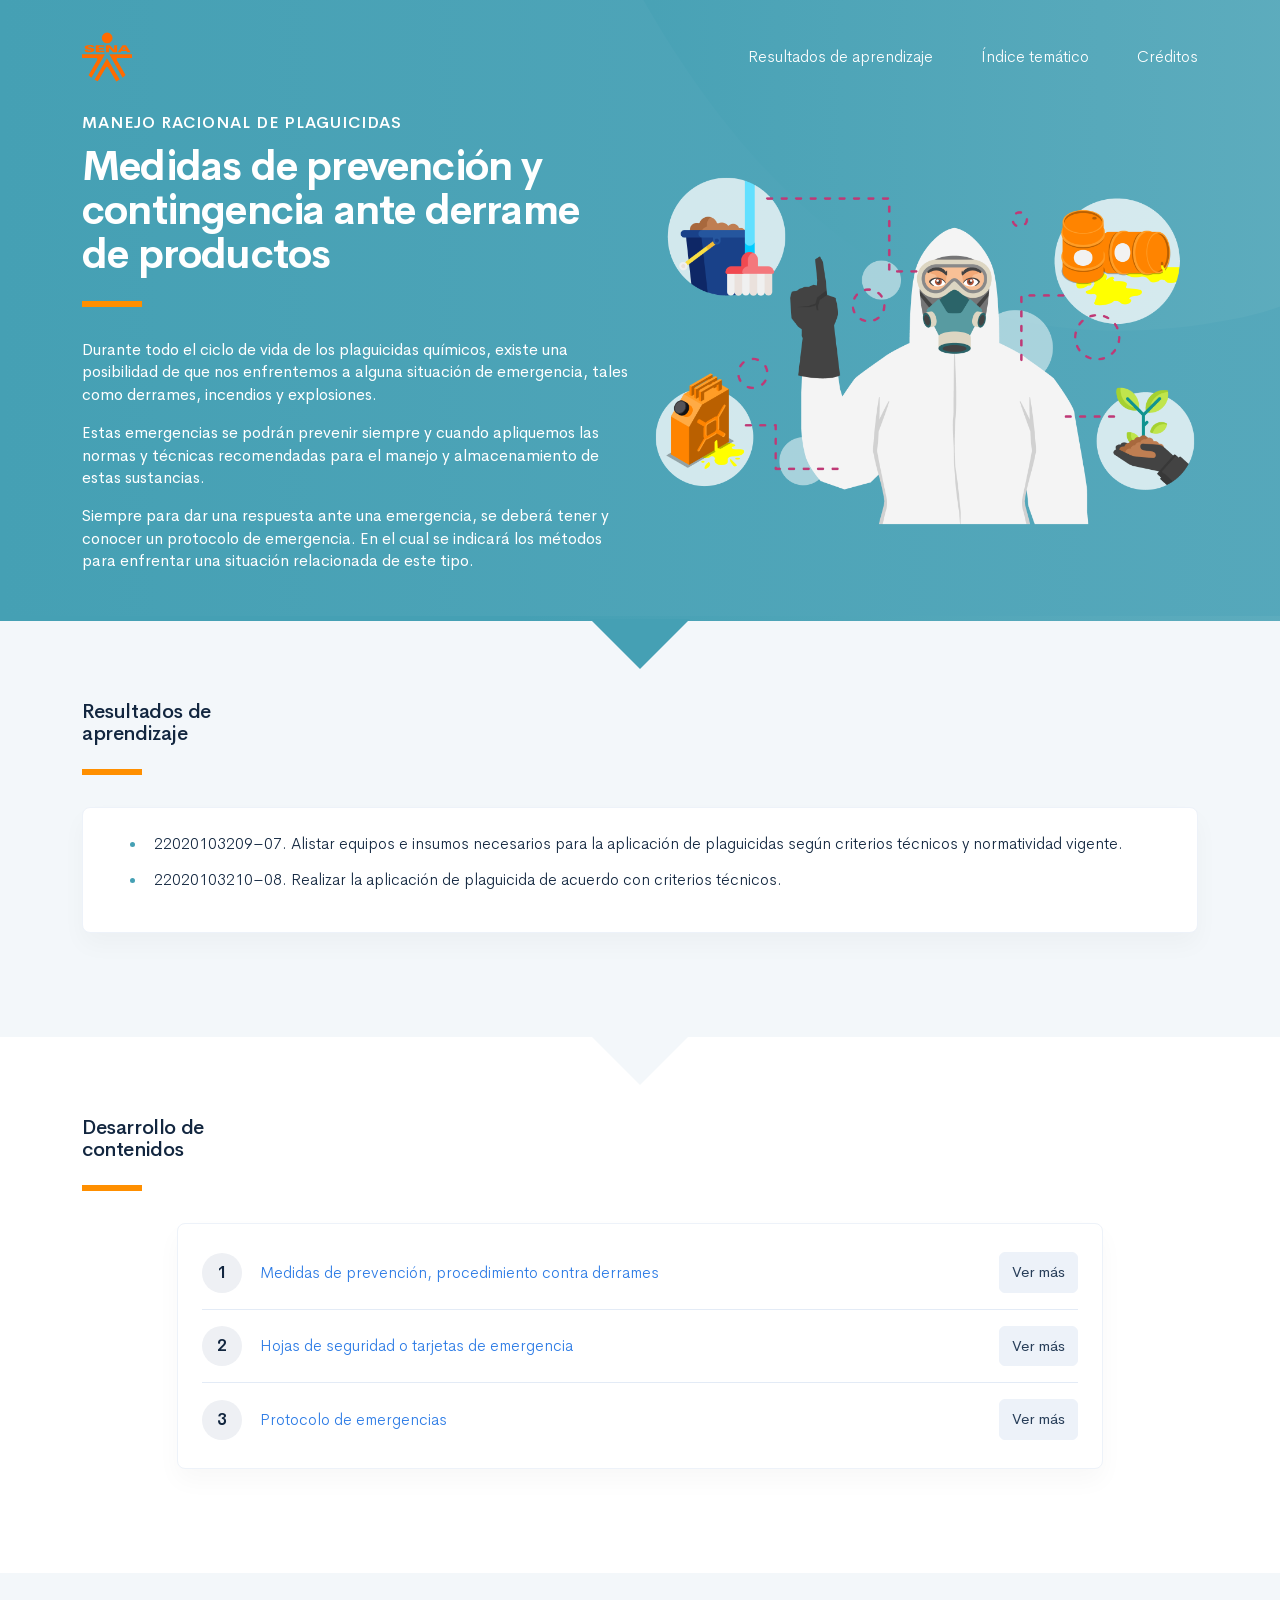
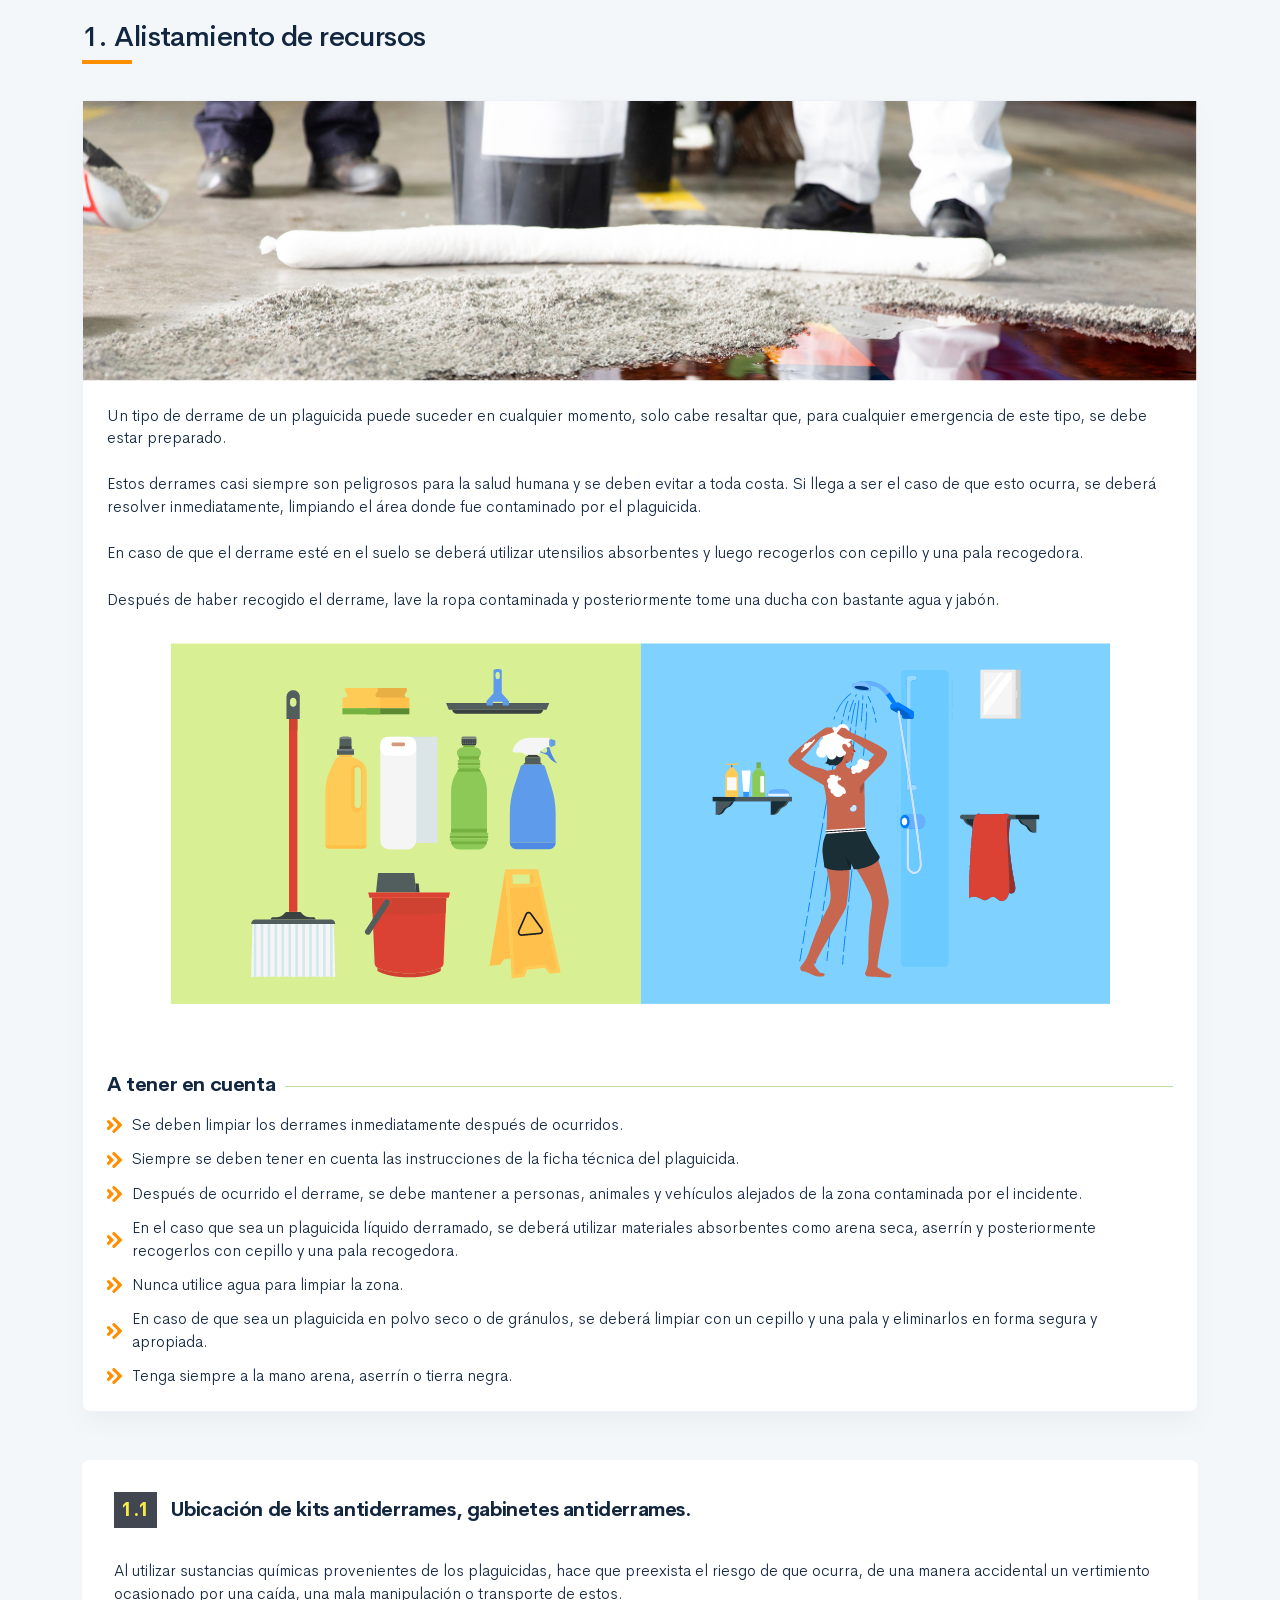
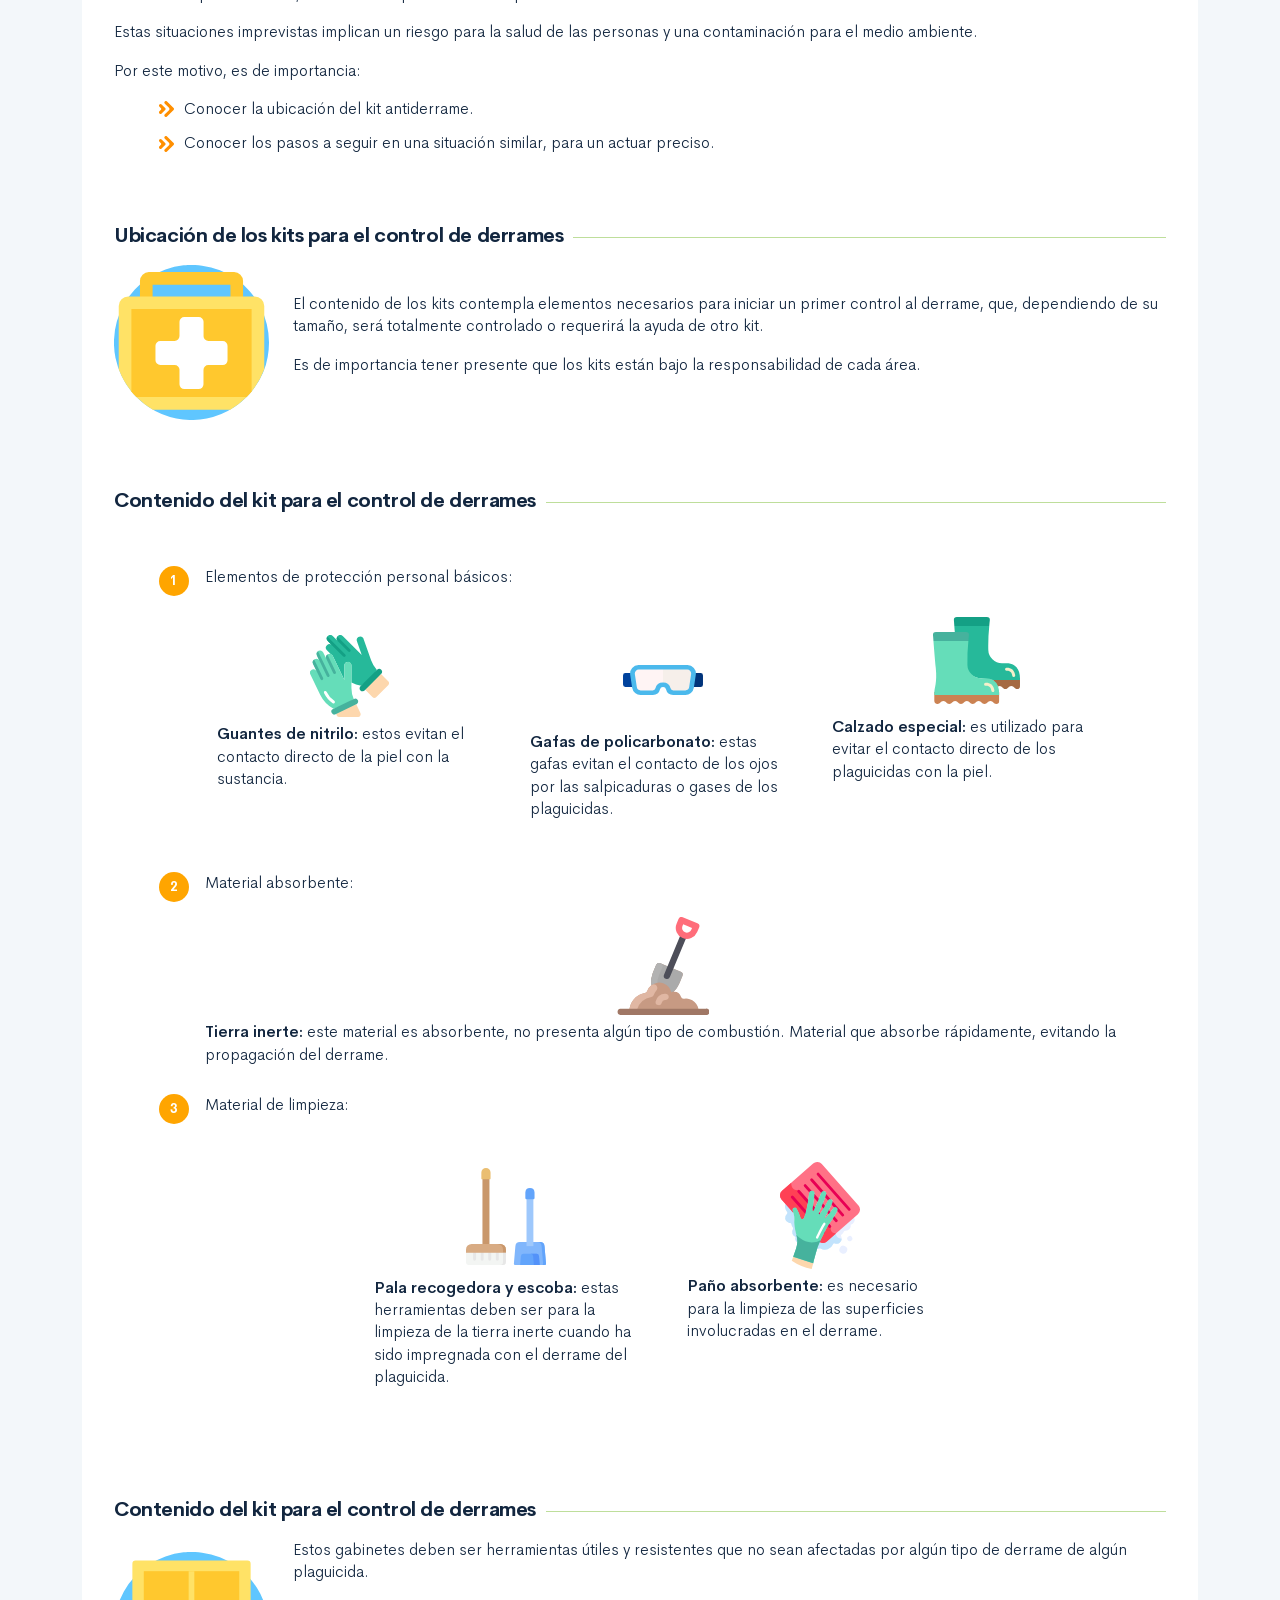
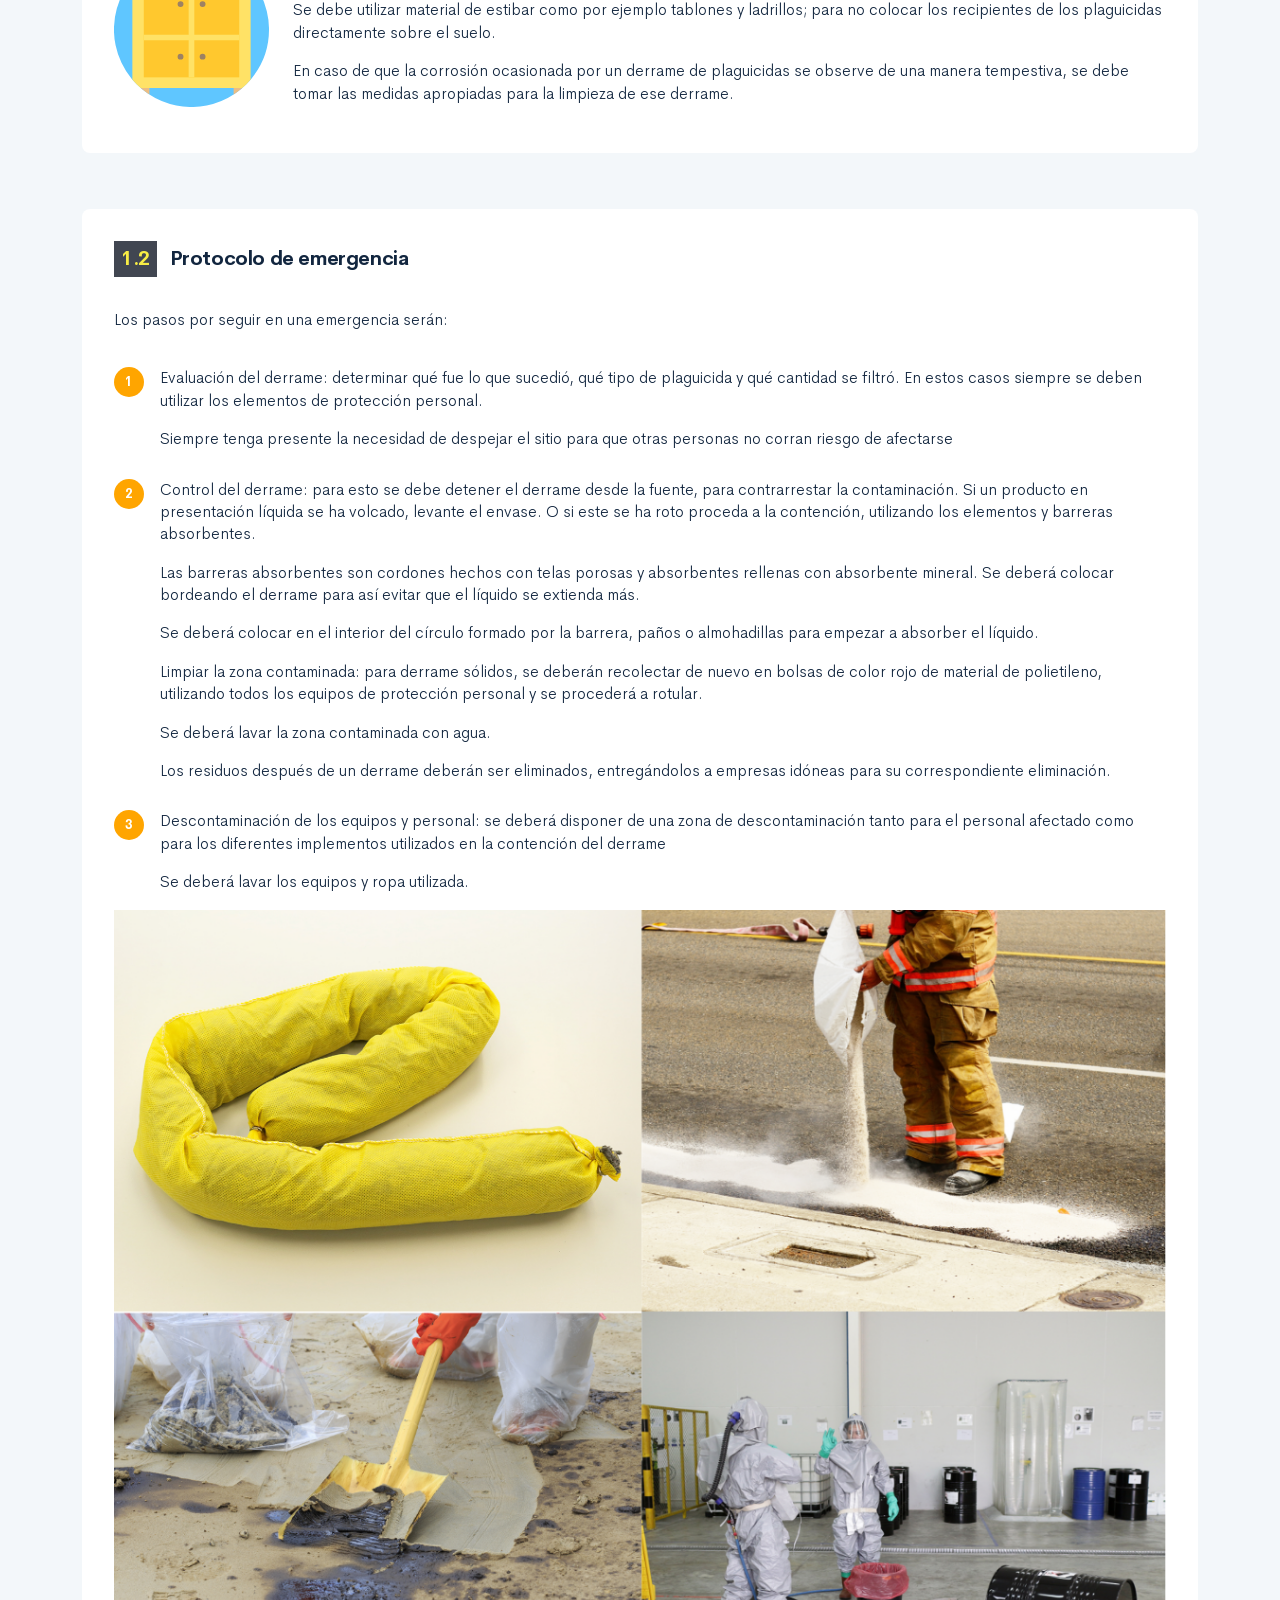
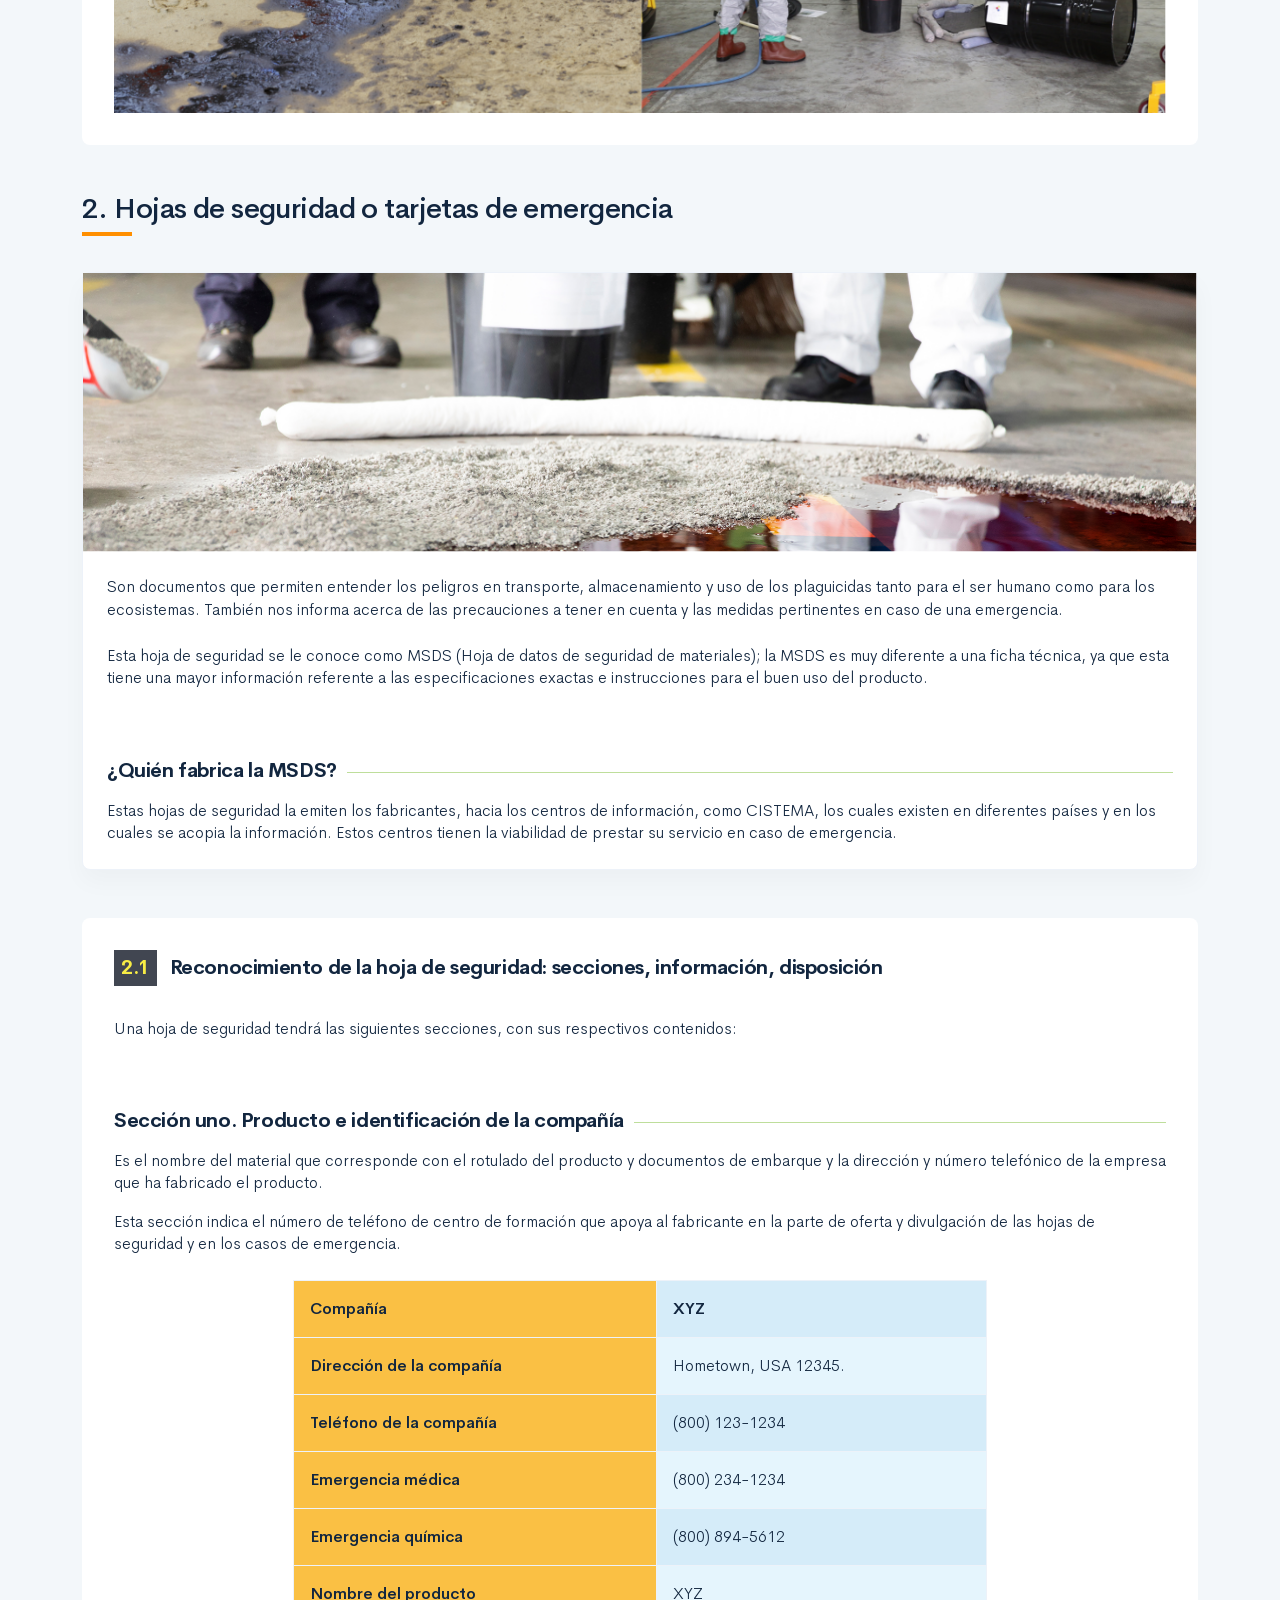
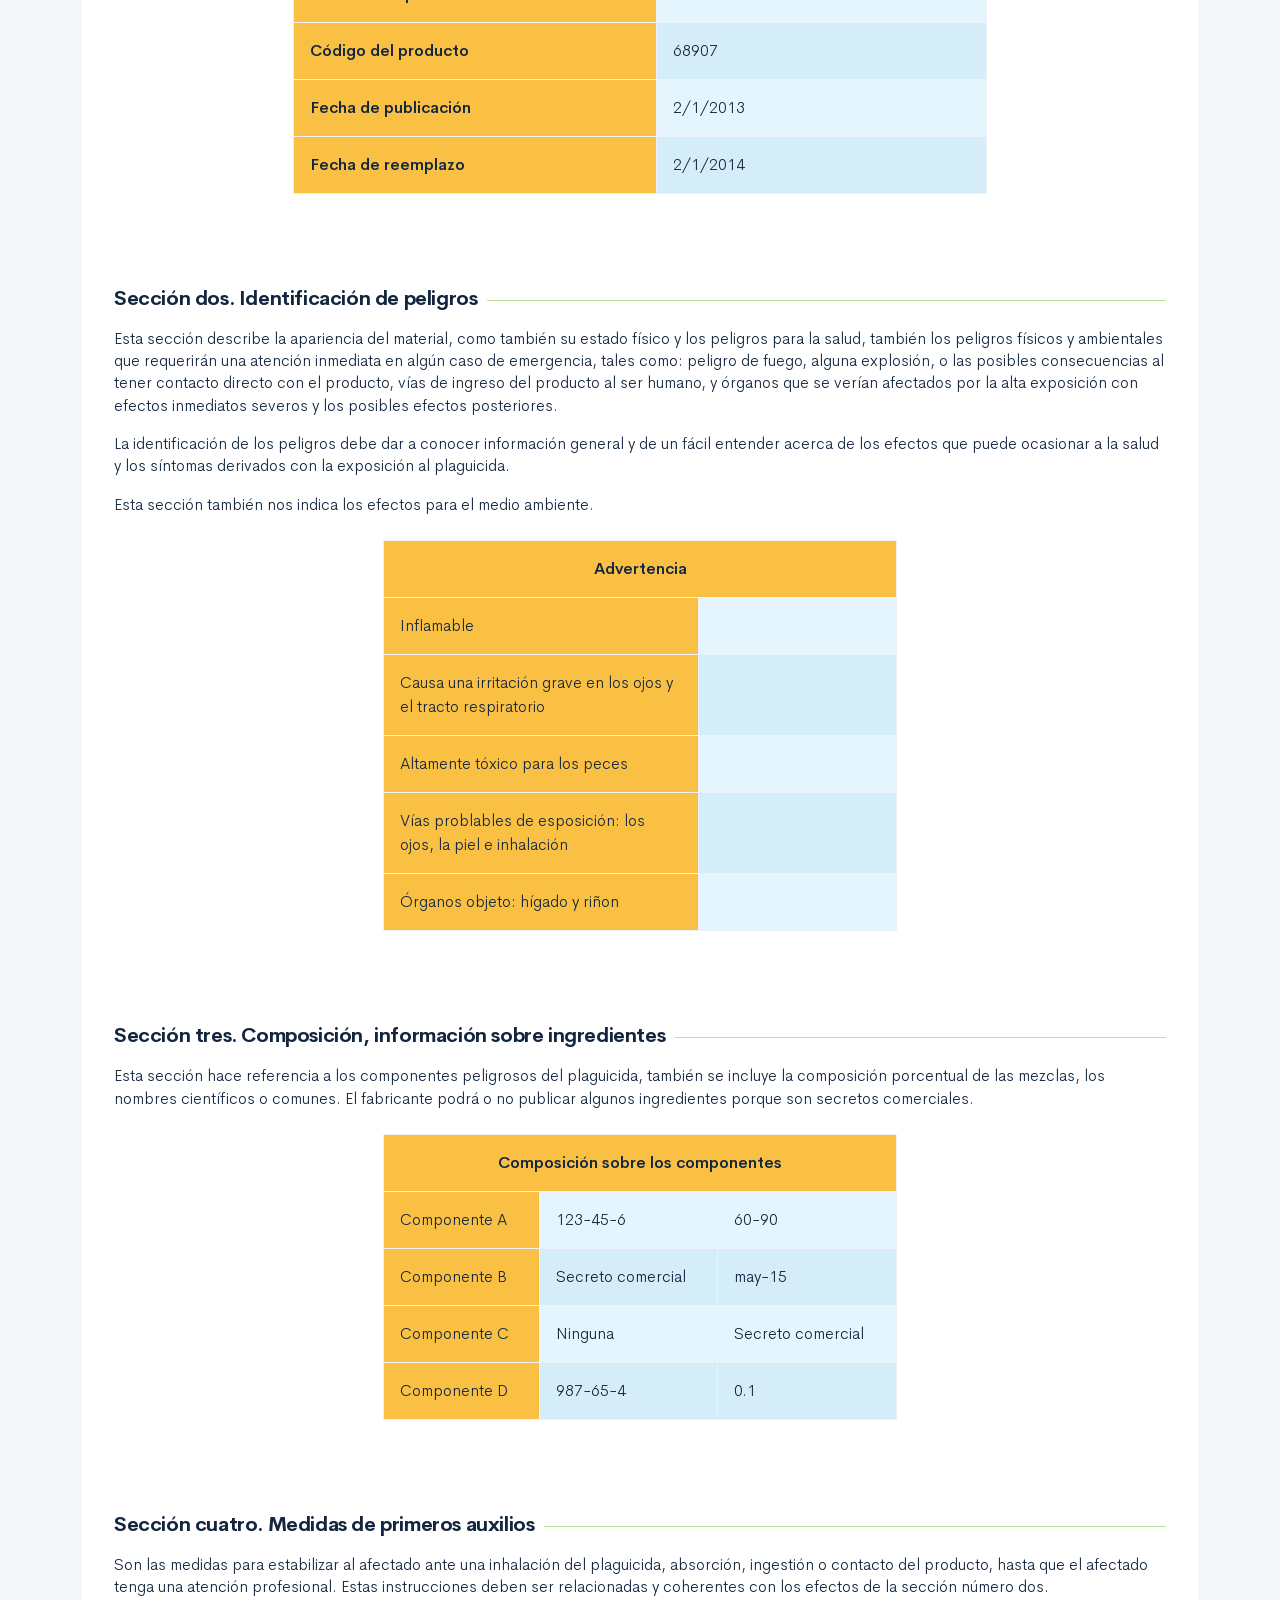
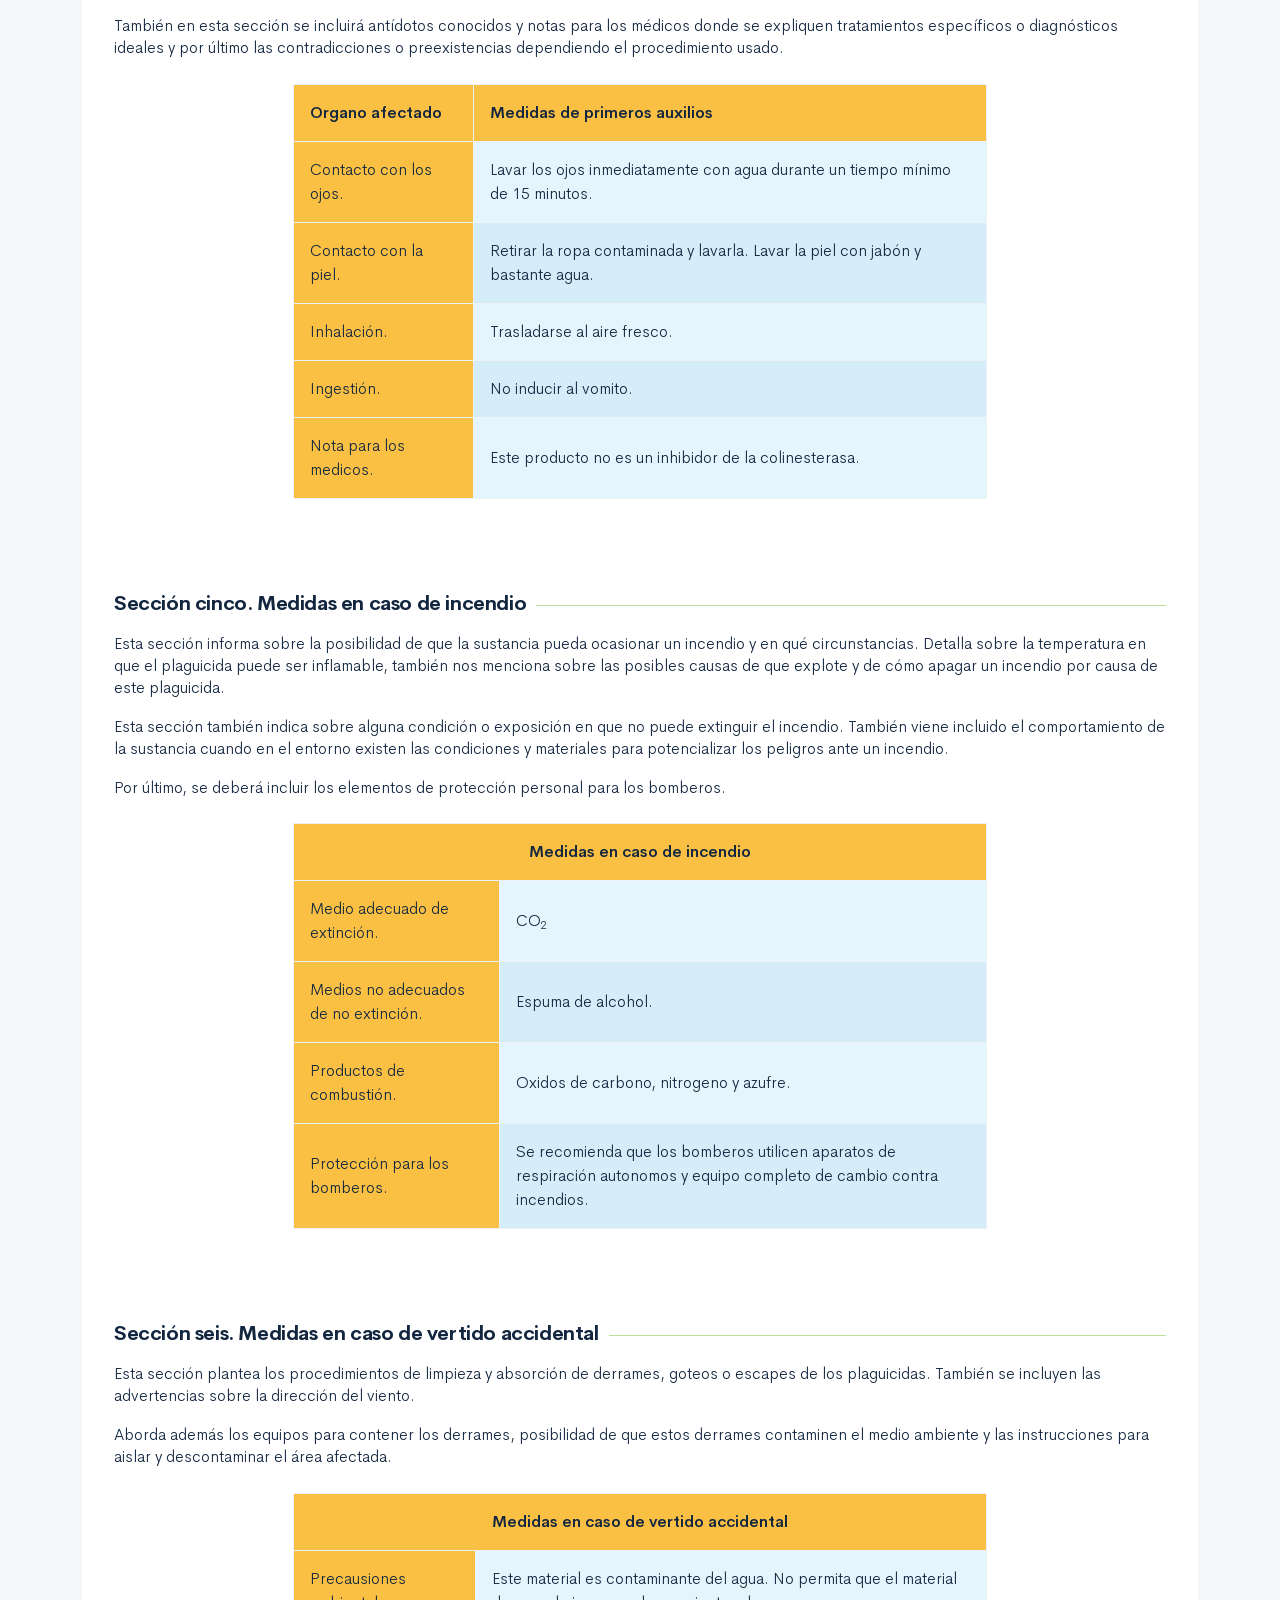
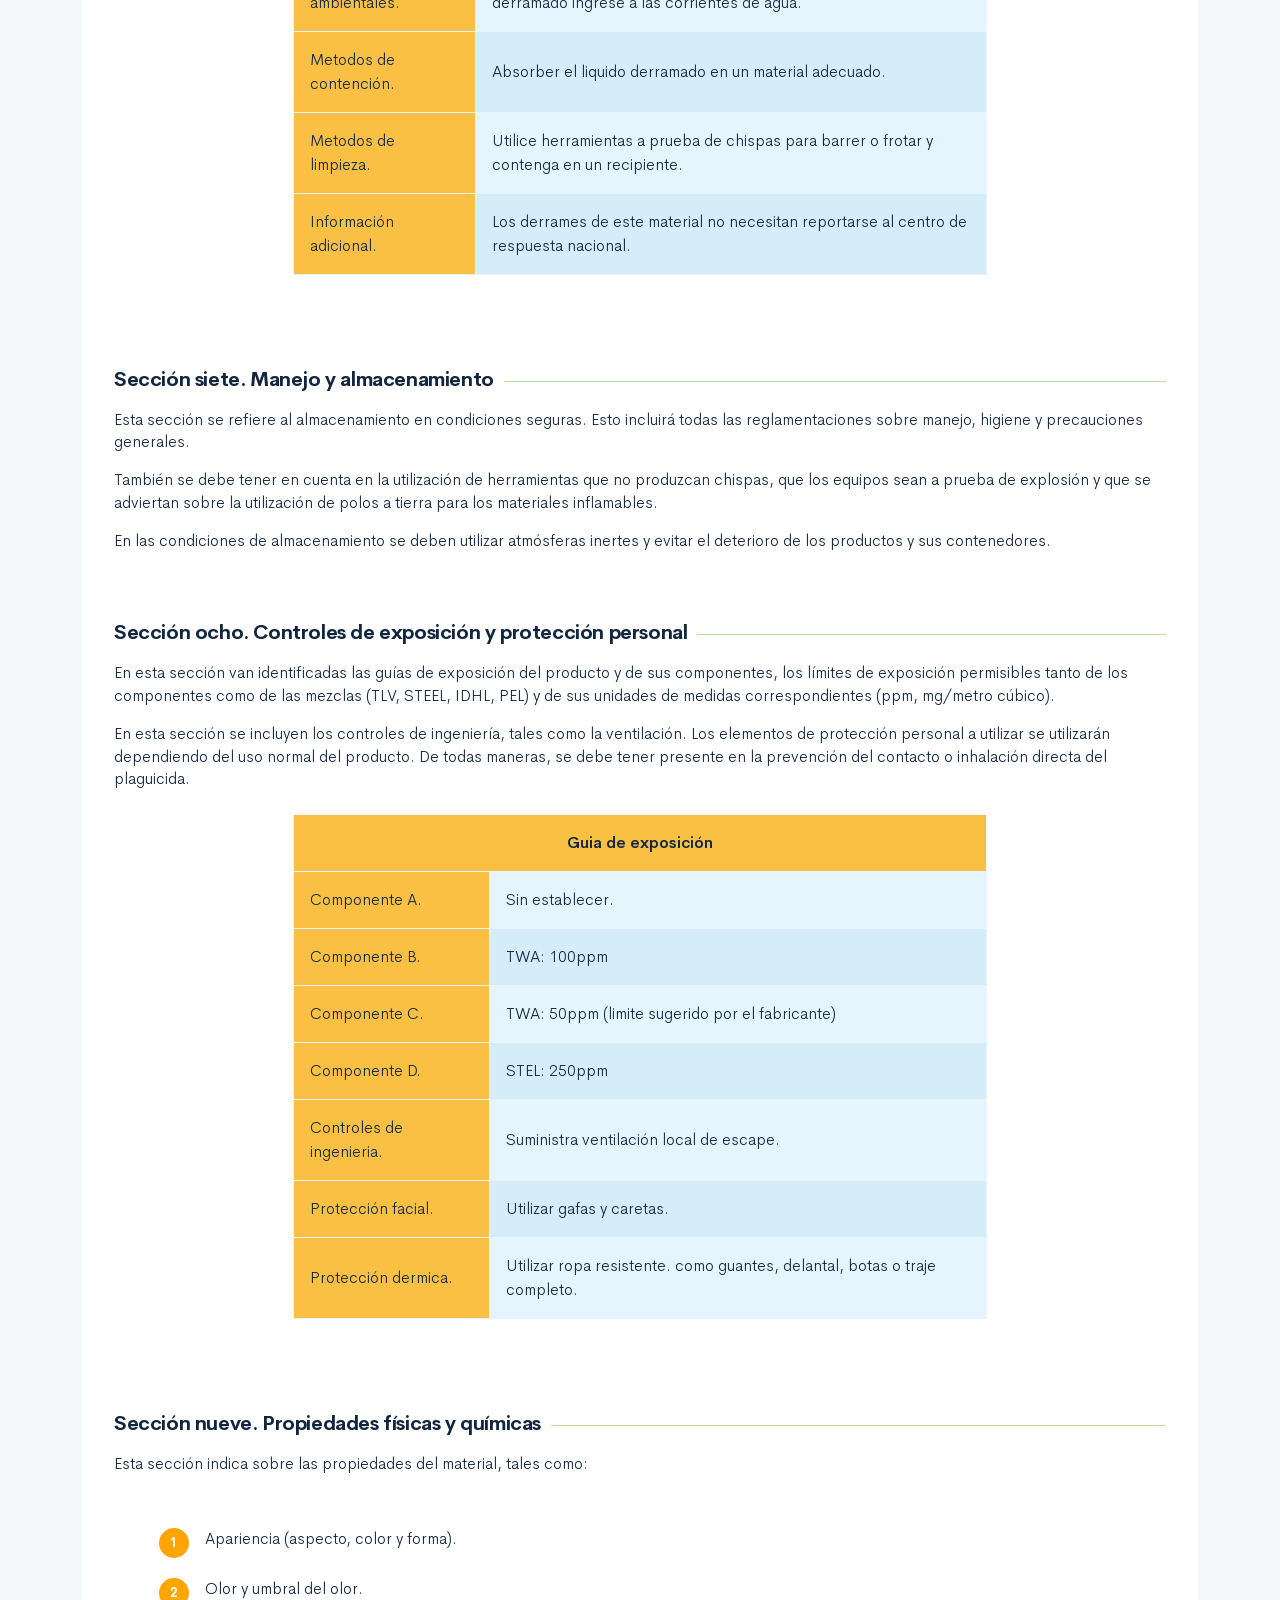
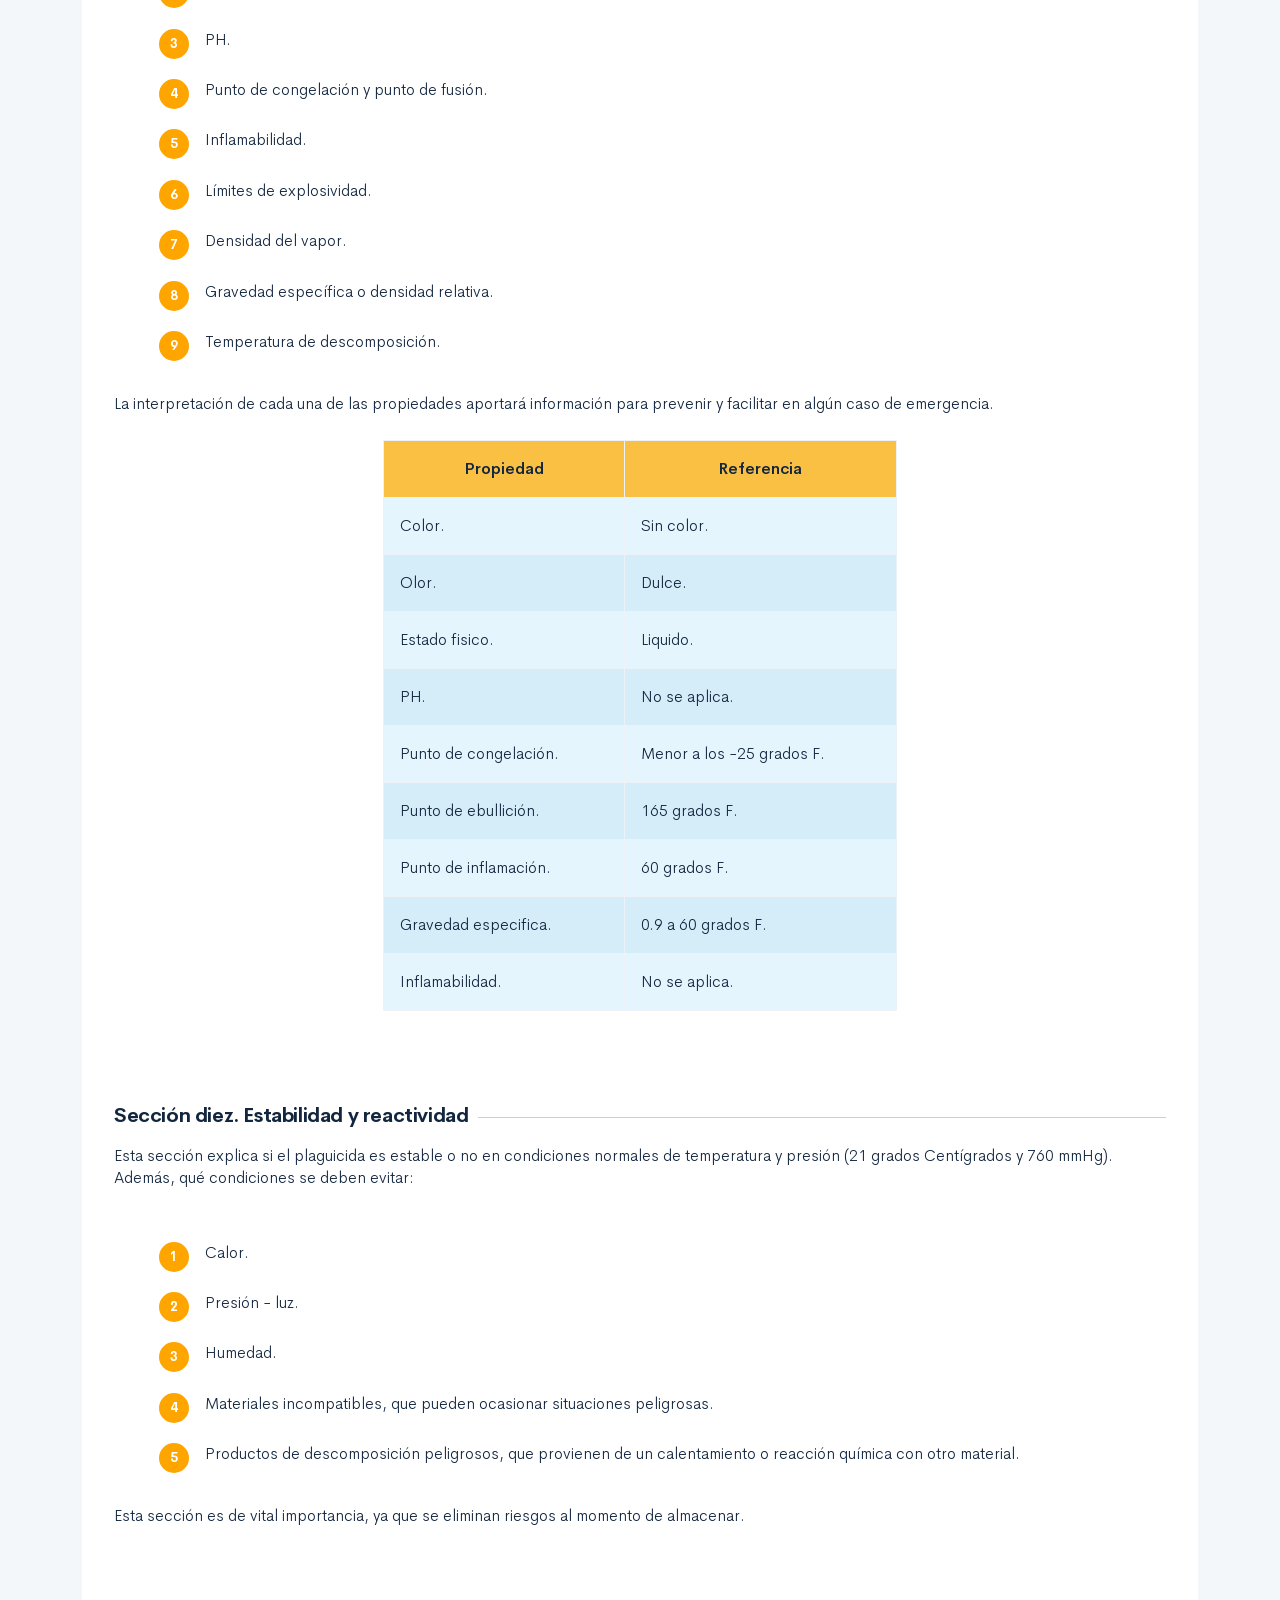
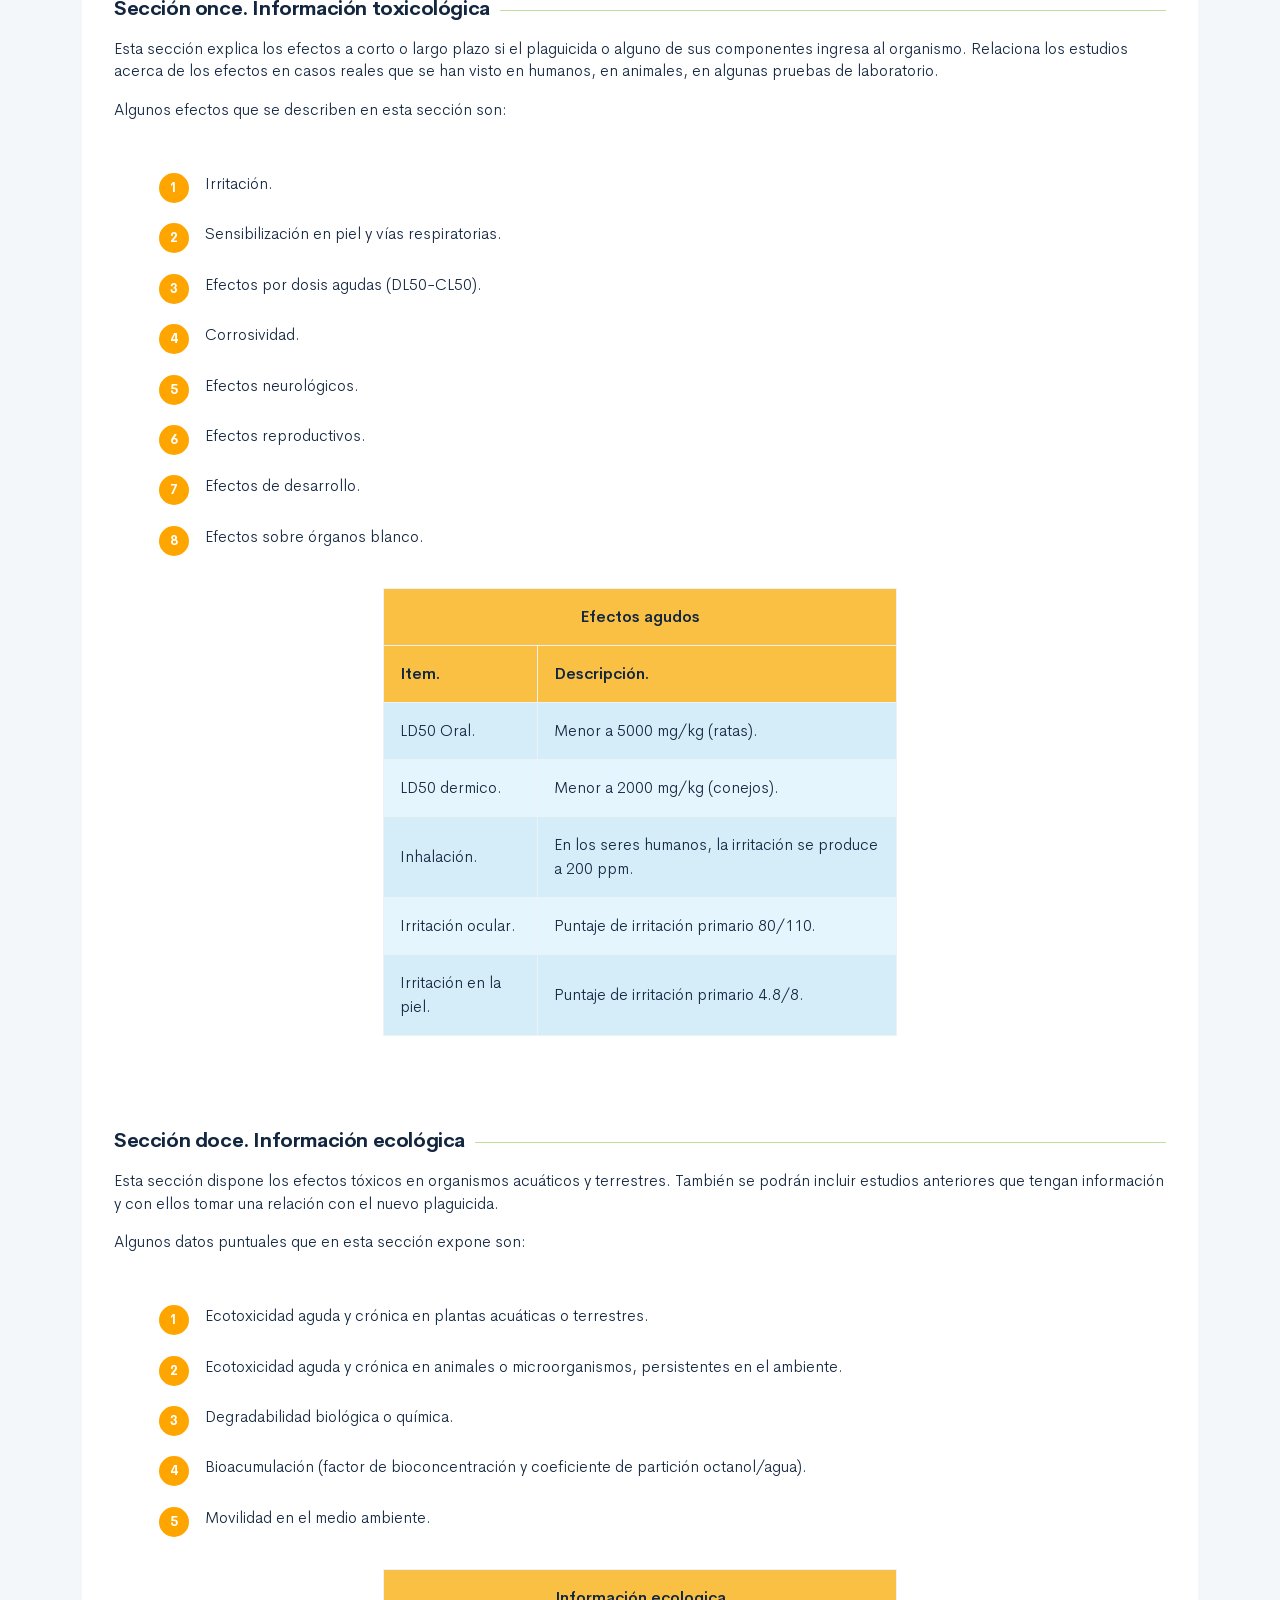
==== public/material.html @ dcf9ad9d "Terminado CF4 listo para revisión." ====
<!DOCTYPE html>
<html lang="es">
    <head>
        <meta charset="UTF-8">
        <meta name="viewport" content="width=device-width, user-scalable=no, initial-scale=1.0, maximum-scale=1.0, minimum-scale=1.0">
        <title>Medidas de prevención y contingencia ante derrame de productos</title>
        <meta meta name="description" content="Durante todo el ciclo de vida de los plaguicidas químicos, existe una posibilidad de que nos enfrentemos a alguna situación de emergencia, tales como derrames, incendios y explosiones. Estas emergencias se podrán prevenir siempre y cuando apliquemos las normas y técnicas recomendadas para el manejo y almacenamiento de estas sustancias.">
        <link rel="icon" type="image/svg+xml" href="assets/images/logos/senaLogo.svg">
        <link rel="icon" type="image/svg+xml" href="assets/images/logos/senaLogo.svg">
        <link rel="stylesheet" href="assets/fonts/feather/feather.css">
        <link rel="stylesheet" href="assets/fonts/fontawesome/css/font-awesome.css">
        <link href="assets/css/fancybox.css" rel="stylesheet">
        <link href="assets/css/animate.css" rel="stylesheet">
        <link rel="stylesheet" href="assets/css/main.css">
    </head>
    <body class="theme-dark page-header-textura" id="page-home">
        <header class="curso-presentacion page-header" id="CursoPresentacion">
            <div class="page-textura">
                <div class="container">
                    <div class="curso-topbar justify-content-center justify-content-md-between"><a class="curso-topbar__logo"><svg xmlns="http://www.w3.org/2000/svg" width="168.273" height="164.177" viewBox="0 0 168.273 164.177">
                                <path id="SENA_LOGO" data-name="SENA LOGO" d="M85.349,1a18.09,18.09,0,1,0,18.09,18.09h0A18.1,18.1,0,0,0,85.349,1ZM25.617,42.983a33.722,33.722,0,0,0-9.386,1.024,11.156,11.156,0,0,0-5.12,2.56A5.346,5.346,0,0,0,10.086,52.2c.683,1.707,2.56,2.9,4.608,3.584,4.437,1.536,9.386,1.877,13.994,2.731a5.1,5.1,0,0,1,2.389,1.024,1.369,1.369,0,0,1-.683,2.048,9.146,9.146,0,0,1-5.291.683A8.354,8.354,0,0,1,20.5,61.244a1.962,1.962,0,0,1-.853-2.389H9.233A7.663,7.663,0,0,0,10.6,63.463a7.59,7.59,0,0,0,4.267,2.389A28.541,28.541,0,0,0,23.4,66.876,52.426,52.426,0,0,0,35,66.023a11.043,11.043,0,0,0,5.8-2.9,5.358,5.358,0,0,0-1.365-8.533,21.267,21.267,0,0,0-5.8-2.048c-3.072-.683-5.973-1.024-9.045-1.536a9.114,9.114,0,0,1-3.072-.853,1.226,1.226,0,0,1,0-2.219,9.369,9.369,0,0,1,4.437-.683,10.554,10.554,0,0,1,4.608.853A1.877,1.877,0,0,1,31.59,49.81h9.9a5.669,5.669,0,0,0-1.195-3.584A8.875,8.875,0,0,0,35.515,43.5c-3.584-.341-6.827-.512-9.9-.512Zm21.333.683V67.217H75.792V62.1H57.531V57.489H73.744V52.54H57.531V48.786H75.109v-5.12Zm47.615,0H81.253V67.217H91.322V51.346l13.824,15.872h13.824V43.666H108.9v15.7Zm42.495,0L120.676,67.217h10.581l2.56-4.267H150.2l2.389,4.267h11.776l-15.53-23.551ZM142.35,49.3l5.12,8.533h-10.41ZM.7,74.044l.171,12.8L49,86.673c2.389.512,3.925,2.048,3.413,5.8l-29.7,51.711,9.557,9.045L78.01,74.044Zm91.646,0L137.4,152.89l9.9-8.874L117.433,92.3c-.512-3.584.853-5.291,3.413-5.8l48.127.171V74.044ZM84.837,87.185,42.512,159.546l11.264,5.461,28.159-47.615a4.283,4.283,0,0,1,2.9-1.195,4.681,4.681,0,0,1,3.072,1.195l28.159,47.786,11.605-5.973Z" transform="translate(-0.7 -1)" fill="#FF6B00" />
                            </svg>
                        </a><a class="curso-topbar__menubar collapsed btn-menu-responsive d-none" data-toggle="collapse" href="#curso-topbar__nav" aria-expanded="false"><span></span><span></span><span></span></a>
                        <nav class="curso-topbar__nav collapse show d-none d-md-block" id="curso-topbar__nav">
                            <ul class="curso-topbar__list">
                                <li class="curso-topbar__item"><a class="curso-topbar__link text-white" href="#ResultadosAprendizaje"><span>Resultados de aprendizaje</span></a></li>
                                <li class="curso-topbar__item"><a class="curso-topbar__link text-white" href="#IndiceTematico"><span>Índice temático</span></a></li>
                                <li class="curso-topbar__item"><a class="curso-topbar__link text-white" href="#Creditos"><span>Créditos</span></a></li>
                            </ul>
                        </nav>
                    </div>
                    <div class="curso-portada">
                        <div class="row align-items-center">
                            <div class="col-12 col-lg-6">
                                <h3 class="curso-subtitulo" id="curso-titulo-componente">Manejo Racional de Plaguicidas</h3>
                                <h1 class="curso-titulo" id="curso-titulo-tema">Medidas de prevención y contingencia ante derrame de productos</h1>
                                <div class="brand-line-primary"></div>
                                <p class="curso-descripcion">Durante todo el ciclo de vida de los plaguicidas químicos, existe una posibilidad de que nos enfrentemos a alguna situación de emergencia, tales como derrames, incendios y explosiones.</p>
                                <p class="curso-descripcion">Estas emergencias se podrán prevenir siempre y cuando apliquemos las normas y técnicas recomendadas para el manejo y almacenamiento de estas sustancias.</p>
                                <p class="curso-descripcion">Siempre para dar una respuesta ante una emergencia, se deberá tener y conocer un protocolo de emergencia. En el cual se indicará los métodos para enfrentar una situación relacionada de este tipo.</p>
                            </div>
                            <div class="col-12 col-lg-6 text-center">
                                <div class="d-none d-lg-block"><img class="curso-imagen" src="assets/images/header/header_media.png" /></div>
                            </div>
                        </div>
                    </div>
                </div>
            </div>
        </header>
        <section class="curso-resultados section bg-base-light" id="ResultadosAprendizaje">
            <div class="container">
                <h2> Resultados de <br>aprendizaje</h2>
                <div class="brand-line-primary"></div>
                <div class="card resultado-item">
                    <div class="card-body">
                        <ul class="bg-color-dark">
                            <li><span>22020103209–07. Alistar equipos e insumos necesarios para la aplicación de plaguicidas según criterios técnicos y normatividad vigente.</span></li>
                            <li><span>22020103210–08. Realizar la aplicación de plaguicida de acuerdo con criterios técnicos.</span></li>
                        </ul>
                    </div>
                </div>
            </div>
        </section>
        <section class="curso-indice-tematico section" id="IndiceTematico">
            <div class="container">
                <h2>Desarrollo de <br>contenidos</h2>
                <div class="brand-line-primary"></div>
                <div class="row justify-content-center">
                    <div class="col-12 col-sm-10">
                        <div class="card wow flipInX" data-wow-delay=".4s">
                            <div class="card-body">
                                <ul class="list-group list-group-flush list my-n3 nav-temas">
                                    <li class="list-group-item nav-tema-item">
                                        <div class="row align-items-center">
                                            <div class="col-auto">
                                                <div class="avatar avatar-sm"><span class="nav-tema-item__icon avatar-title font-size-lg bg-secondary-soft rounded-circle text-primary font-weight-bold">1</span></div>
                                            </div>
                                            <div class="col ml-n2"><span class="nav-tema-item__titulo"> <a href="main.html#page/#tema-1/">Medidas de prevención, procedimiento contra derrames</a></span></div>
                                            <div class="col-auto"> <a class="btn btn-light nav-tema-item__btn" href="main.html#page/#tema-1/">Ver más</a></div>
                                        </div>
                                    </li>
                                    <li class="list-group-item nav-tema-item">
                                        <div class="row align-items-center">
                                            <div class="col-auto">
                                                <div class="avatar avatar-sm"><span class="nav-tema-item__icon avatar-title font-size-lg bg-secondary-soft rounded-circle text-primary font-weight-bold">2</span></div>
                                            </div>
                                            <div class="col ml-n2"><span class="nav-tema-item__titulo"> <a href="main.html#page/#tema-2/">Hojas de seguridad o tarjetas de emergencia</a></span></div>
                                            <div class="col-auto"> <a class="btn btn-light nav-tema-item__btn" href="main.html#page/#tema-2/">Ver más</a></div>
                                        </div>
                                    </li>
                                    <li class="list-group-item nav-tema-item">
                                        <div class="row align-items-center">
                                            <div class="col-auto">
                                                <div class="avatar avatar-sm"><span class="nav-tema-item__icon avatar-title font-size-lg bg-secondary-soft rounded-circle text-primary font-weight-bold">3</span></div>
                                            </div>
                                            <div class="col ml-n2"><span class="nav-tema-item__titulo"> <a href="main.html#page/#tema-3/">Protocolo de emergencias</a></span></div>
                                            <div class="col-auto"> <a class="btn btn-light nav-tema-item__btn" href="main.html#page/#tema-3/">Ver más</a></div>
                                        </div>
                                    </li>
                                </ul>
                            </div>
                        </div>
                    </div>
                </div>
            </div>
        </section>
        <section id="mainContent">
            <div id="tema-1">
                <div class="container" id="alistamiento">
                    <div class="header-ecored">
                        <h1>1. Alistamiento de recursos</h1>
                    </div>
                    <div class="card"><img class="img-fluid" src="assets/images/pages/img1.png" style="max-width: 100%">
                        <div class="card-body">
                            <div class="card-text">
                                <p>Un tipo de derrame de un plaguicida puede suceder en cualquier momento, solo cabe resaltar que, para cualquier emergencia de este tipo, se debe estar preparado.</p>
                                <p class="mt-4">Estos derrames casi siempre son peligrosos para la salud humana y se deben evitar a toda costa. Si llega a ser el caso de que esto ocurra, se deberá resolver inmediatamente, limpiando el área donde fue contaminado por el plaguicida.</p>
                                <p class="mt-4">En caso de que el derrame esté en el suelo se deberá utilizar utensilios absorbentes y luego recogerlos con cepillo y una pala recogedora.</p>
                                <p class="mt-4">Después de haber recogido el derrame, lave la ropa contaminada y posteriormente tome una ducha con bastante agua y jabón.</p><img class="img-fluid img-a" src="assets/images/pages/img2.png" style="max-width: 100%">
                                <div class="sub-line">
                                    <h2>A tener en cuenta</h2>
                                </div>
                                <div class="list align-items-center">
                                    <div class="list__item">
                                        <div class="list__item__icon"><img class="img-a1 img-fluid" src="assets/images/pages/v1.svg"></div>
                                    </div>
                                    <div class="list__txt">
                                        <p class="mb-0">Se deben limpiar los derrames inmediatamente después de ocurridos.</p>
                                    </div>
                                </div>
                                <div class="list align-items-center mt-3">
                                    <div class="list__item">
                                        <div class="list__item__icon"><img class="img-a1 img-fluid" src="assets/images/pages/v1.svg"></div>
                                    </div>
                                    <div class="list__txt">
                                        <p class="mb-0">Siempre se deben tener en cuenta las instrucciones de la ficha técnica del plaguicida.</p>
                                    </div>
                                </div>
                                <div class="list align-items-center mt-3">
                                    <div class="list__item">
                                        <div class="list__item__icon"><img class="img-a1 img-fluid" src="assets/images/pages/v1.svg"></div>
                                    </div>
                                    <div class="list__txt">
                                        <p class="mb-0">Después de ocurrido el derrame, se debe mantener a personas, animales y vehículos alejados de la zona contaminada por el incidente.</p>
                                    </div>
                                </div>
                                <div class="list align-items-center mt-3">
                                    <div class="list__item">
                                        <div class="list__item__icon"><img class="img-a1 img-fluid" src="assets/images/pages/v1.svg"></div>
                                    </div>
                                    <div class="list__txt">
                                        <p class="mb-0">En el caso que sea un plaguicida líquido derramado, se deberá utilizar materiales absorbentes como arena seca, aserrín y posteriormente recogerlos con cepillo y una pala recogedora.</p>
                                    </div>
                                </div>
                                <div class="list align-items-center mt-3">
                                    <div class="list__item">
                                        <div class="list__item__icon"><img class="img-a1 img-fluid" src="assets/images/pages/v1.svg"></div>
                                    </div>
                                    <div class="list__txt">
                                        <p class="mb-0">Nunca utilice agua para limpiar la zona.</p>
                                    </div>
                                </div>
                                <div class="list align-items-center mt-3">
                                    <div class="list__item">
                                        <div class="list__item__icon"><img class="img-a1 img-fluid" src="assets/images/pages/v1.svg"></div>
                                    </div>
                                    <div class="list__txt">
                                        <p class="mb-0">En caso de que sea un plaguicida en polvo seco o de gránulos, se deberá limpiar con un cepillo y una pala y eliminarlos en forma segura y apropiada.</p>
                                    </div>
                                </div>
                                <div class="list align-items-center mt-3">
                                    <div class="list__item">
                                        <div class="list__item__icon"><img class="img-a1 img-fluid" src="assets/images/pages/v1.svg"></div>
                                    </div>
                                    <div class="list__txt">
                                        <p class="mb-0">Tenga siempre a la mano arena, aserrín o tierra negra.</p>
                                    </div>
                                </div>
                            </div>
                        </div>
                    </div><br id="ubicacion">
                    <div class="jumbotron bg-white">
                        <div class="subtitulo-ecored">
                            <h2><span class="number">1.1</span>Ubicación de kits antiderrames, gabinetes antiderrames.</h2>
                        </div>
                        <p>Al utilizar sustancias químicas provenientes de los plaguicidas, hace que preexista el riesgo de que ocurra, de una manera accidental un vertimiento ocasionado por una caída, una mala manipulación o transporte de estos.</p>
                        <p>Estas situaciones imprevistas implican un riesgo para la salud de las personas y una contaminación para el medio ambiente.</p>
                        <p>Por este motivo, es de importancia:</p>
                        <div class="row justify-content-center">
                            <div class="col-11">
                                <div class="list align-items-center">
                                    <div class="list__item">
                                        <div class="list__item__icon"><img class="img-a1 img-fluid" src="assets/images/pages/v1.svg"></div>
                                    </div>
                                    <div class="list__txt">
                                        <p class="mb-0">Conocer la ubicación del kit antiderrame.</p>
                                    </div>
                                </div>
                                <div class="list align-items-center mt-3">
                                    <div class="list__item">
                                        <div class="list__item__icon"><img class="img-a1 img-fluid" src="assets/images/pages/v1.svg"></div>
                                    </div>
                                    <div class="list__txt">
                                        <p class="mb-0">Conocer los pasos a seguir en una situación similar, para un actuar preciso.</p>
                                    </div>
                                </div>
                            </div>
                        </div>
                        <div class="sub-line">
                            <h2>Ubicación de los kits para el control de derrames</h2>
                        </div>
                        <div class="row align-items-center">
                            <div class="col-2 text-center"><img class="img-fluid" src="assets/images/pages/img1.svg" style="max-width: 100%"></div>
                            <div class="col">
                                <p>El contenido de los kits contempla elementos necesarios para iniciar un primer control al derrame, que, dependiendo de su tamaño, será totalmente controlado o requerirá la ayuda de otro kit.</p>
                                <p>Es de importancia tener presente que los kits están bajo la responsabilidad de cada área.</p>
                            </div>
                        </div>
                        <div class="sub-line">
                            <h2>Contenido del kit para el control de derrames</h2>
                        </div>
                        <div class="row justify-content-center">
                            <div class="col-11">
                                <div class="list align-items-start mt-5">
                                    <div class="list__item">
                                        <div class="list__item__bulletNumber"><span>1</span></div>
                                    </div>
                                    <div class="list__txt">
                                        <p>Elementos de protección personal básicos:</p>
                                        <div class="row alig-items-center">
                                            <div class="col-4 p-4 text-center"><img class="img-fluid my-2" src="assets/images/pages/img2.svg" style="max-width: 30%">
                                                <p class="text-left"><b>Guantes de nitrilo:</b> estos evitan el contacto directo de la piel con la sustancia.</p>
                                            </div>
                                            <div class="col-4 p-4 text-center"><img class="img-fluid my-5" src="assets/images/pages/img3.svg" style="max-width: 30%">
                                                <p class="text-left"><b>Gafas de policarbonato:</b> estas gafas evitan el contacto de los ojos por las salpicaduras o gases de los plaguicidas.</p>
                                            </div>
                                            <div class="col-4 text-center"><img class="img-fluid my-3" src="assets/images/pages/img4.svg" style="max-width: 30%">
                                                <p class="text-left"><b>Calzado especial:</b> es utilizado para evitar el contacto directo de los plaguicidas con la piel. </p>
                                            </div>
                                        </div>
                                    </div>
                                </div>
                                <div class="list align-items-start mt-3">
                                    <div class="list__item">
                                        <div class="list__item__bulletNumber"><span>2</span></div>
                                    </div>
                                    <div class="list__txt">
                                        <p>Material absorbente:</p>
                                        <div class="row">
                                            <div class="col-12 text-center"><img class="img-fluid my-2" src="assets/images/pages/img5.svg" style="max-width: 10%"></div>
                                        </div>
                                        <p><b>Tierra inerte:</b> este material es absorbente, no presenta algún tipo de combustión. Material que absorbe rápidamente, evitando la propagación del derrame.</p>
                                    </div>
                                </div>
                                <div class="list align-items-start mt-3">
                                    <div class="list__item">
                                        <div class="list__item__bulletNumber"><span>3</span></div>
                                    </div>
                                    <div class="list__txt">
                                        <p>Material de limpieza:</p>
                                        <div class="row alig-items-center justify-content-center">
                                            <div class="col-4 p-4 text-center"><img class="img-fluid my-3" src="assets/images/pages/img6.svg" style="max-width: 30%">
                                                <p class="text-left"><b>Pala recogedora y escoba:</b> estas herramientas deben ser para la limpieza de la tierra inerte cuando ha sido impregnada con el derrame del plaguicida.</p>
                                            </div>
                                            <div class="col-4 p-4 text-center"><img class="img-fluid my-2" src="assets/images/pages/img7.svg" style="max-width: 30%">
                                                <p class="text-left"><b>Paño absorbente:</b> es necesario para la limpieza de las superficies involucradas en el derrame.</p>
                                            </div>
                                        </div>
                                    </div>
                                </div>
                            </div>
                        </div>
                        <div class="sub-line">
                            <h2>Contenido del kit para el control de derrames</h2>
                        </div>
                        <div class="row align-items-center">
                            <div class="col-2 text-center"><img class="img-fluid" src="assets/images/pages/img8.svg" style="max-width: 100%"></div>
                            <div class="col">
                                <p>Estos gabinetes deben ser herramientas útiles y resistentes que no sean afectadas por algún tipo de derrame de algún plaguicida.</p>
                                <p>Se debe utilizar material de estibar como por ejemplo tablones y ladrillos; para no colocar los recipientes de los plaguicidas directamente sobre el suelo.</p>
                                <p>En caso de que la corrosión ocasionada por un derrame de plaguicidas se observe de una manera tempestiva, se debe tomar las medidas apropiadas para la limpieza de ese derrame.</p>
                            </div>
                        </div>
                    </div><br id="protocolo">
                    <div class="jumbotron bg-white">
                        <div class="subtitulo-ecored">
                            <h2><span class="number">1.2</span>Protocolo de emergencia</h2>
                        </div>
                        <p>Los pasos por seguir en una emergencia serán:</p>
                        <div class="list align-items-start mt-5">
                            <div class="list__item">
                                <div class="list__item__bulletNumber"><span>1</span></div>
                            </div>
                            <div class="list__txt">
                                <p>Evaluación del derrame: determinar qué fue lo que sucedió, qué tipo de plaguicida y qué cantidad se filtró. En estos casos siempre se deben utilizar los elementos de protección personal.</p>
                                <p>Siempre tenga presente la necesidad de despejar el sitio para que otras personas no corran riesgo de afectarse</p>
                            </div>
                        </div>
                        <div class="list align-items-start mt-3">
                            <div class="list__item">
                                <div class="list__item__bulletNumber"><span>2</span></div>
                            </div>
                            <div class="list__txt">
                                <p>Control del derrame: para esto se debe detener el derrame desde la fuente, para contrarrestar la contaminación. Si un producto en presentación líquida se ha volcado, levante el envase. O si este se ha roto proceda a la contención, utilizando los elementos y barreras absorbentes.</p>
                                <p>Las barreras absorbentes son cordones hechos con telas porosas y absorbentes rellenas con absorbente mineral. Se deberá colocar bordeando el derrame para así evitar que el líquido se extienda más.</p>
                                <p>Se deberá colocar en el interior del círculo formado por la barrera, paños o almohadillas para empezar a absorber el líquido.</p>
                                <p>Limpiar la zona contaminada: para derrame sólidos, se deberán recolectar de nuevo en bolsas de color rojo de material de polietileno, utilizando todos los equipos de protección personal y se procederá a rotular.</p>
                                <p>Se deberá lavar la zona contaminada con agua.</p>
                                <p>Los residuos después de un derrame deberán ser eliminados, entregándolos a empresas idóneas para su correspondiente eliminación.</p>
                            </div>
                        </div>
                        <div class="list align-items-start mt-3">
                            <div class="list__item">
                                <div class="list__item__bulletNumber"><span>3</span></div>
                            </div>
                            <div class="list__txt">
                                <p>Descontaminación de los equipos y personal: se deberá disponer de una zona de descontaminación tanto para el personal afectado como para los diferentes implementos utilizados en la contención del derrame</p>
                                <p>Se deberá lavar los equipos y ropa utilizada.</p>
                            </div>
                        </div><img class="img-fluid img-a1" src="assets/images/pages/img6.png" style="max-width: 100%">
                    </div>
                </div>
            </div>
            <div id="tema-2">
                <div class="container" id="hojas">
                    <div class="header-ecored">
                        <h1>2. Hojas de seguridad o tarjetas de emergencia</h1>
                    </div>
                    <div class="card"><img class="img-fluid" src="assets/images/pages/img1.png" style="max-width: 100%">
                        <div class="card-body">
                            <div class="card-text">
                                <p>Son documentos que permiten entender los peligros en transporte, almacenamiento y uso de los plaguicidas tanto para el ser humano como para los ecosistemas. También nos informa acerca de las precauciones a tener en cuenta y las medidas pertinentes en caso de una emergencia.</p>
                                <p class="mt-4">Esta hoja de seguridad se le conoce como MSDS (Hoja de datos de seguridad de materiales); la MSDS es muy diferente a una ficha técnica, ya que esta tiene una mayor información referente a las especificaciones exactas e instrucciones para el buen uso del producto.</p>
                                <div class="sub-line">
                                    <h2>¿Quién fabrica la MSDS?</h2>
                                </div>
                                <p>Estas hojas de seguridad la emiten los fabricantes, hacia los centros de información, como CISTEMA, los cuales existen en diferentes países y en los cuales se acopia la información. Estos centros tienen la viabilidad de prestar su servicio en caso de emergencia.</p>
                            </div>
                        </div>
                    </div><br id="reconocimiento">
                    <div class="jumbotron bg-white">
                        <div class="subtitulo-ecored">
                            <h2><span class="number">2.1</span>Reconocimiento de la hoja de seguridad: secciones, información, disposición</h2>
                        </div>
                        <p>Una hoja de seguridad tendrá las siguientes secciones, con sus respectivos contenidos:</p>
                        <div class="sub-line">
                            <h2>Sección uno. Producto e identificación de la compañía</h2>
                        </div>
                        <p>Es el nombre del material que corresponde con el rotulado del producto y documentos de embarque y la dirección y número telefónico de la empresa que ha fabricado el producto.</p>
                        <p>Esta sección indica el número de teléfono de centro de formación que apoya al fabricante en la parte de oferta y divulgación de las hojas de seguridad y en los casos de emergencia.</p>
                        <div class="row justify-content-center mt-4">
                            <div class="col-8">
                                <table class="table table-bordered table-striped">
                                    <tbody>
                                        <tr>
                                            <td class="table1"><b>Compañía</b></td>
                                            <td class="table3"><b>XYZ</b></td>
                                        </tr>
                                        <tr>
                                            <td class="table1"><b>Dirección de la compañía</b></td>
                                            <td class="table2">Hometown, USA 12345.</td>
                                        </tr>
                                        <tr>
                                            <td class="table1"><b>Teléfono de la compañía</b></td>
                                            <td class="table3">(800) 123-1234</td>
                                        </tr>
                                        <tr>
                                            <td class="table1"><b>Emergencia médica</b></td>
                                            <td class="table2">(800) 234-1234</td>
                                        </tr>
                                        <tr>
                                            <td class="table1"><b>Emergencia química</b></td>
                                            <td class="table3">(800) 894-5612</td>
                                        </tr>
                                        <tr>
                                            <td class="table1"><b>Nombre del producto</b></td>
                                            <td class="table2">XYZ</td>
                                        </tr>
                                        <tr>
                                            <td class="table1"><b>Código del producto</b></td>
                                            <td class="table3">68907</td>
                                        </tr>
                                        <tr>
                                            <td class="table1"><b>Fecha de publicación</b></td>
                                            <td class="table2">2/1/2013</td>
                                        </tr>
                                        <tr>
                                            <td class="table1"><b>Fecha de reemplazo</b></td>
                                            <td class="table3">2/1/2014</td>
                                        </tr>
                                    </tbody>
                                </table>
                            </div>
                        </div>
                        <div class="sub-line">
                            <h2>Sección dos. Identificación de peligros</h2>
                        </div>
                        <p>Esta sección describe la apariencia del material, como también su estado físico y los peligros para la salud, también los peligros físicos y ambientales que requerirán una atención inmediata en algún caso de emergencia, tales como: peligro de fuego, alguna explosión, o las posibles consecuencias al tener contacto directo con el producto, vías de ingreso del producto al ser humano, y órganos que se verían afectados por la alta exposición con efectos inmediatos severos y los posibles efectos posteriores.</p>
                        <p>La identificación de los peligros debe dar a conocer información general y de un fácil entender acerca de los efectos que puede ocasionar a la salud y los síntomas derivados con la exposición al plaguicida.</p>
                        <p>Esta sección también nos indica los efectos para el medio ambiente.</p>
                        <div class="row justify-content-center mt-4">
                            <div class="col-6">
                                <table class="table table-bordered table-striped">
                                    <tbody>
                                        <tr>
                                            <td class="table1 text-center" colspan="2"><b>Advertencia</b></td>
                                        </tr>
                                        <tr>
                                            <td class="table1">Inflamable</td>
                                            <td class="table2 txt-color1">_______________</td>
                                        </tr>
                                        <tr>
                                            <td class="table1">Causa una irritación grave en los ojos y el tracto respiratorio</td>
                                            <td class="table3"></td>
                                        </tr>
                                        <tr>
                                            <td class="table1">Altamente tóxico para los peces</td>
                                            <td class="table2"></td>
                                        </tr>
                                        <tr>
                                            <td class="table1">Vías problables de esposición: los ojos, la piel e inhalación</td>
                                            <td class="table3"></td>
                                        </tr>
                                        <tr>
                                            <td class="table1">Órganos objeto: hígado y riñon</td>
                                            <td class="table2"></td>
                                        </tr>
                                    </tbody>
                                </table>
                            </div>
                        </div>
                        <div class="sub-line">
                            <h2>Sección tres. Composición, información sobre ingredientes</h2>
                        </div>
                        <p>Esta sección hace referencia a los componentes peligrosos del plaguicida, también se incluye la composición porcentual de las mezclas, los nombres científicos o comunes. El fabricante podrá o no publicar algunos ingredientes porque son secretos comerciales.</p>
                        <div class="row justify-content-center mt-4">
                            <div class="col-6">
                                <table class="table table-bordered table-striped">
                                    <tbody>
                                        <tr>
                                            <td class="table1 text-center" colspan="3"><b>Composición sobre los componentes</b></td>
                                        </tr>
                                        <tr>
                                            <td class="table1">Componente A</td>
                                            <td class="table2">123-45-6</td>
                                            <td class="table2">60-90</td>
                                        </tr>
                                        <tr>
                                            <td class="table1">Componente B</td>
                                            <td class="table3">Secreto comercial</td>
                                            <td class="table3">may-15</td>
                                        </tr>
                                        <tr>
                                            <td class="table1">Componente C</td>
                                            <td class="table2">Ninguna</td>
                                            <td class="table2">Secreto comercial</td>
                                        </tr>
                                        <tr>
                                            <td class="table1">Componente D</td>
                                            <td class="table3">987-65-4</td>
                                            <td class="table3">0.1</td>
                                        </tr>
                                    </tbody>
                                </table>
                            </div>
                        </div>
                        <div class="sub-line">
                            <h2>Sección cuatro. Medidas de primeros auxilios</h2>
                        </div>
                        <p>Son las medidas para estabilizar al afectado ante una inhalación del plaguicida, absorción, ingestión o contacto del producto, hasta que el afectado tenga una atención profesional. Estas instrucciones deben ser relacionadas y coherentes con los efectos de la sección número dos.</p>
                        <p>También en esta sección se incluirá antídotos conocidos y notas para los médicos donde se expliquen tratamientos específicos o diagnósticos ideales y por último las contradicciones o preexistencias dependiendo el procedimiento usado.</p>
                        <div class="row justify-content-center mt-4">
                            <div class="col-8">
                                <table class="table table-bordered table-striped">
                                    <tbody>
                                        <tr>
                                            <td class="table1"><b>Organo afectado</b></td>
                                            <td class="table1"><b>Medidas de primeros auxilios</b></td>
                                        </tr>
                                        <tr>
                                            <td class="table1">Contacto con los ojos.</td>
                                            <td class="table2">Lavar los ojos inmediatamente con agua durante un tiempo mínimo de 15 minutos.</td>
                                        </tr>
                                        <tr>
                                            <td class="table1">Contacto con la piel.</td>
                                            <td class="table3">Retirar la ropa contaminada y lavarla. Lavar la piel con jabón y bastante agua.</td>
                                        </tr>
                                        <tr>
                                            <td class="table1">Inhalación.</td>
                                            <td class="table2">Trasladarse al aire fresco.</td>
                                        </tr>
                                        <tr>
                                            <td class="table1">Ingestión.</td>
                                            <td class="table3">No inducir al vomito.</td>
                                        </tr>
                                        <tr>
                                            <td class="table1">Nota para los medicos.</td>
                                            <td class="table2">Este producto no es un inhibidor de la colinesterasa.</td>
                                        </tr>
                                    </tbody>
                                </table>
                            </div>
                        </div>
                        <div class="sub-line">
                            <h2>Sección cinco. Medidas en caso de incendio</h2>
                        </div>
                        <p>Esta sección informa sobre la posibilidad de que la sustancia pueda ocasionar un incendio y en qué circunstancias. Detalla sobre la temperatura en que el plaguicida puede ser inflamable, también nos menciona sobre las posibles causas de que explote y de cómo apagar un incendio por causa de este plaguicida.</p>
                        <p>Esta sección también indica sobre alguna condición o exposición en que no puede extinguir el incendio. También viene incluido el comportamiento de la sustancia cuando en el entorno existen las condiciones y materiales para potencializar los peligros ante un incendio.</p>
                        <p>Por último, se deberá incluir los elementos de protección personal para los bomberos.</p>
                        <div class="row justify-content-center mt-4">
                            <div class="col-8">
                                <table class="table table-bordered table-striped">
                                    <tbody>
                                        <tr>
                                            <td class="table1 text-center" colspan="2"><b>Medidas en caso de incendio</b></td>
                                        </tr>
                                        <tr>
                                            <td class="table1">Medio adecuado de extinción.</td>
                                            <td class="table2">CO<sub>2</sub></td>
                                        </tr>
                                        <tr>
                                            <td class="table1">Medios no adecuados de no extinción.</td>
                                            <td class="table3">Espuma de alcohol.</td>
                                        </tr>
                                        <tr>
                                            <td class="table1">Productos de combustión.</td>
                                            <td class="table2">Oxidos de carbono, nitrogeno y azufre.</td>
                                        </tr>
                                        <tr>
                                            <td class="table1">Protección para los bomberos.</td>
                                            <td class="table3">Se recomienda que los bomberos utilicen aparatos de respiración autonomos y equipo completo de cambio contra incendios.</td>
                                        </tr>
                                    </tbody>
                                </table>
                            </div>
                        </div>
                        <div class="sub-line">
                            <h2>Sección seis. Medidas en caso de vertido accidental</h2>
                        </div>
                        <p>Esta sección plantea los procedimientos de limpieza y absorción de derrames, goteos o escapes de los plaguicidas. También se incluyen las advertencias sobre la dirección del viento.</p>
                        <p>Aborda además los equipos para contener los derrames, posibilidad de que estos derrames contaminen el medio ambiente y las instrucciones para aislar y descontaminar el área afectada.</p>
                        <div class="row justify-content-center mt-4">
                            <div class="col-8">
                                <table class="table table-bordered table-striped">
                                    <tbody>
                                        <tr>
                                            <td class="table1 text-center" colspan="2"><b>Medidas en caso de vertido accidental</b></td>
                                        </tr>
                                        <tr>
                                            <td class="table1">Precausiones ambientales.</td>
                                            <td class="table2">Este material es contaminante del agua. No permita que el material derramado ingrese a las corrientes de agua.</td>
                                        </tr>
                                        <tr>
                                            <td class="table1">Metodos de contención.</td>
                                            <td class="table3">Absorber el liquido derramado en un material adecuado.</td>
                                        </tr>
                                        <tr>
                                            <td class="table1">Metodos de limpieza.</td>
                                            <td class="table2">Utilice herramientas a prueba de chispas para barrer o frotar y contenga en un recipiente.</td>
                                        </tr>
                                        <tr>
                                            <td class="table1">Información adicional.</td>
                                            <td class="table3">Los derrames de este material no necesitan reportarse al centro de respuesta nacional.</td>
                                        </tr>
                                    </tbody>
                                </table>
                            </div>
                        </div>
                        <div class="sub-line">
                            <h2>Sección siete. Manejo y almacenamiento</h2>
                        </div>
                        <p>Esta sección se refiere al almacenamiento en condiciones seguras. Esto incluirá todas las reglamentaciones sobre manejo, higiene y precauciones generales.</p>
                        <p>También se debe tener en cuenta en la utilización de herramientas que no produzcan chispas, que los equipos sean a prueba de explosión y que se adviertan sobre la utilización de polos a tierra para los materiales inflamables.</p>
                        <p>En las condiciones de almacenamiento se deben utilizar atmósferas inertes y evitar el deterioro de los productos y sus contenedores.</p>
                        <div class="sub-line">
                            <h2>Sección ocho. Controles de exposición y protección personal</h2>
                        </div>
                        <p>En esta sección van identificadas las guías de exposición del producto y de sus componentes, los límites de exposición permisibles tanto de los componentes como de las mezclas (TLV, STEEL, IDHL, PEL) y de sus unidades de medidas correspondientes (ppm, mg/metro cúbico).</p>
                        <p>En esta sección se incluyen los controles de ingeniería, tales como la ventilación. Los elementos de protección personal a utilizar se utilizarán dependiendo del uso normal del producto. De todas maneras, se debe tener presente en la prevención del contacto o inhalación directa del plaguicida.</p>
                        <div class="row justify-content-center mt-4">
                            <div class="col-8">
                                <table class="table table-bordered table-striped">
                                    <tbody>
                                        <tr>
                                            <td class="table1 text-center" colspan="2"><b>Guia de exposición</b></td>
                                        </tr>
                                        <tr>
                                            <td class="table1">Componente A.</td>
                                            <td class="table2">Sin establecer.</td>
                                        </tr>
                                        <tr>
                                            <td class="table1">Componente B.</td>
                                            <td class="table3">TWA: 100ppm</td>
                                        </tr>
                                        <tr>
                                            <td class="table1">Componente C.</td>
                                            <td class="table2">TWA: 50ppm (limite sugerido por el fabricante)</td>
                                        </tr>
                                        <tr>
                                            <td class="table1">Componente D.</td>
                                            <td class="table3">STEL: 250ppm</td>
                                        </tr>
                                        <tr>
                                            <td class="table1">Controles de ingenieria.</td>
                                            <td class="table2">Suministra ventilación local de escape.</td>
                                        </tr>
                                        <tr>
                                            <td class="table1">Protección facial.</td>
                                            <td class="table3">Utilizar gafas y caretas.</td>
                                        </tr>
                                        <tr>
                                            <td class="table1">Protección dermica.</td>
                                            <td class="table2">Utilizar ropa resistente. como guantes, delantal, botas o traje completo.</td>
                                        </tr>
                                    </tbody>
                                </table>
                            </div>
                        </div>
                        <div class="sub-line">
                            <h2>Sección nueve. Propiedades físicas y químicas</h2>
                        </div>
                        <p>Esta sección indica sobre las propiedades del material, tales como:</p>
                        <div class="row justify-content-center">
                            <div class="col-11">
                                <div class="list align-items-start mt-5">
                                    <div class="list__item">
                                        <div class="list__item__bulletNumber"><span>1</span></div>
                                    </div>
                                    <div class="list__txt">
                                        <p>Apariencia (aspecto, color y forma).</p>
                                    </div>
                                </div>
                                <div class="list align-items-start mt-3">
                                    <div class="list__item">
                                        <div class="list__item__bulletNumber"><span>2</span></div>
                                    </div>
                                    <div class="list__txt">
                                        <p>Olor y umbral del olor.</p>
                                    </div>
                                </div>
                                <div class="list align-items-start mt-3">
                                    <div class="list__item">
                                        <div class="list__item__bulletNumber"><span>3</span></div>
                                    </div>
                                    <div class="list__txt">
                                        <p>PH.</p>
                                    </div>
                                </div>
                                <div class="list align-items-start mt-3">
                                    <div class="list__item">
                                        <div class="list__item__bulletNumber"><span>4</span></div>
                                    </div>
                                    <div class="list__txt">
                                        <p>Punto de congelación y punto de fusión.</p>
                                    </div>
                                </div>
                                <div class="list align-items-start mt-3">
                                    <div class="list__item">
                                        <div class="list__item__bulletNumber"><span>5</span></div>
                                    </div>
                                    <div class="list__txt">
                                        <p>Inflamabilidad.</p>
                                    </div>
                                </div>
                                <div class="list align-items-start mt-3">
                                    <div class="list__item">
                                        <div class="list__item__bulletNumber"><span>6</span></div>
                                    </div>
                                    <div class="list__txt">
                                        <p>Límites de explosividad.</p>
                                    </div>
                                </div>
                                <div class="list align-items-start mt-3">
                                    <div class="list__item">
                                        <div class="list__item__bulletNumber"><span>7</span></div>
                                    </div>
                                    <div class="list__txt">
                                        <p>Densidad del vapor.</p>
                                    </div>
                                </div>
                                <div class="list align-items-start mt-3">
                                    <div class="list__item">
                                        <div class="list__item__bulletNumber"><span>8</span></div>
                                    </div>
                                    <div class="list__txt">
                                        <p>Gravedad específica o densidad relativa.</p>
                                    </div>
                                </div>
                                <div class="list align-items-start mt-3">
                                    <div class="list__item">
                                        <div class="list__item__bulletNumber"><span>9</span></div>
                                    </div>
                                    <div class="list__txt">
                                        <p>Temperatura de descomposición.</p>
                                    </div>
                                </div>
                            </div>
                        </div>
                        <p class="mt-4">La interpretación de cada una de las propiedades aportará información para prevenir y facilitar en algún caso de emergencia.</p>
                        <div class="row justify-content-center mt-4">
                            <div class="col-6">
                                <table class="table table-bordered table-striped">
                                    <tbody>
                                        <tr>
                                            <td class="table1 text-center"><b>Propiedad</b></td>
                                            <td class="table1 text-center"><b>Referencia</b></td>
                                        </tr>
                                        <tr>
                                            <td class="table2">Color.</td>
                                            <td class="table2">Sin color.</td>
                                        </tr>
                                        <tr>
                                            <td class="table3">Olor.</td>
                                            <td class="table3">Dulce.</td>
                                        </tr>
                                        <tr>
                                            <td class="table2">Estado fisico.</td>
                                            <td class="table2">Liquido.</td>
                                        </tr>
                                        <tr>
                                            <td class="table3">PH.</td>
                                            <td class="table3">No se aplica.</td>
                                        </tr>
                                        <tr>
                                            <td class="table2">Punto de congelación.</td>
                                            <td class="table2">Menor a los -25 grados F.</td>
                                        </tr>
                                        <tr>
                                            <td class="table3">Punto de ebullición.</td>
                                            <td class="table3">165 grados F.</td>
                                        </tr>
                                        <tr>
                                            <td class="table2">Punto de inflamación.</td>
                                            <td class="table2">60 grados F.</td>
                                        </tr>
                                        <tr>
                                            <td class="table3">Gravedad especifica.</td>
                                            <td class="table3">0.9 a 60 grados F.</td>
                                        </tr>
                                        <tr>
                                            <td class="table2">Inflamabilidad.</td>
                                            <td class="table2">No se aplica.</td>
                                        </tr>
                                    </tbody>
                                </table>
                            </div>
                        </div>
                        <div class="sub-line">
                            <h2>Sección diez. Estabilidad y reactividad</h2>
                        </div>
                        <p>Esta sección explica si el plaguicida es estable o no en condiciones normales de temperatura y presión (21 grados Centígrados y 760 mmHg). Además, qué condiciones se deben evitar:</p>
                        <div class="row justify-content-center">
                            <div class="col-11">
                                <div class="list align-items-start mt-5">
                                    <div class="list__item">
                                        <div class="list__item__bulletNumber"><span>1</span></div>
                                    </div>
                                    <div class="list__txt">
                                        <p>Calor.</p>
                                    </div>
                                </div>
                                <div class="list align-items-start mt-3">
                                    <div class="list__item">
                                        <div class="list__item__bulletNumber"><span>2</span></div>
                                    </div>
                                    <div class="list__txt">
                                        <p>Presión - luz.</p>
                                    </div>
                                </div>
                                <div class="list align-items-start mt-3">
                                    <div class="list__item">
                                        <div class="list__item__bulletNumber"><span>3</span></div>
                                    </div>
                                    <div class="list__txt">
                                        <p>Humedad.</p>
                                    </div>
                                </div>
                                <div class="list align-items-start mt-3">
                                    <div class="list__item">
                                        <div class="list__item__bulletNumber"><span>4</span></div>
                                    </div>
                                    <div class="list__txt">
                                        <p>Materiales incompatibles, que pueden ocasionar situaciones peligrosas.</p>
                                    </div>
                                </div>
                                <div class="list align-items-start mt-3">
                                    <div class="list__item">
                                        <div class="list__item__bulletNumber"><span>5</span></div>
                                    </div>
                                    <div class="list__txt">
                                        <p>Productos de descomposición peligrosos, que provienen de un calentamiento o reacción química con otro material.</p>
                                    </div>
                                </div>
                            </div>
                        </div>
                        <p class="mt-4">Esta sección es de vital importancia, ya que se eliminan riesgos al momento de almacenar.</p>
                        <div class="sub-line">
                            <h2>Sección once. Información toxicológica</h2>
                        </div>
                        <p>Esta sección explica los efectos a corto o largo plazo si el plaguicida o alguno de sus componentes ingresa al organismo. Relaciona los estudios acerca de los efectos en casos reales que se han visto en humanos, en animales, en algunas pruebas de laboratorio.</p>
                        <p>Algunos efectos que se describen en esta sección son:</p>
                        <div class="row justify-content-center">
                            <div class="col-11">
                                <div class="list align-items-start mt-5">
                                    <div class="list__item">
                                        <div class="list__item__bulletNumber"><span>1</span></div>
                                    </div>
                                    <div class="list__txt">
                                        <p>Irritación.</p>
                                    </div>
                                </div>
                                <div class="list align-items-start mt-3">
                                    <div class="list__item">
                                        <div class="list__item__bulletNumber"><span>2</span></div>
                                    </div>
                                    <div class="list__txt">
                                        <p>Sensibilización en piel y vías respiratorias.</p>
                                    </div>
                                </div>
                                <div class="list align-items-start mt-3">
                                    <div class="list__item">
                                        <div class="list__item__bulletNumber"><span>3</span></div>
                                    </div>
                                    <div class="list__txt">
                                        <p>Efectos por dosis agudas (DL50-CL50).</p>
                                    </div>
                                </div>
                                <div class="list align-items-start mt-3">
                                    <div class="list__item">
                                        <div class="list__item__bulletNumber"><span>4</span></div>
                                    </div>
                                    <div class="list__txt">
                                        <p>Corrosividad.</p>
                                    </div>
                                </div>
                                <div class="list align-items-start mt-3">
                                    <div class="list__item">
                                        <div class="list__item__bulletNumber"><span>5</span></div>
                                    </div>
                                    <div class="list__txt">
                                        <p>Efectos neurológicos.</p>
                                    </div>
                                </div>
                                <div class="list align-items-start mt-3">
                                    <div class="list__item">
                                        <div class="list__item__bulletNumber"><span>6</span></div>
                                    </div>
                                    <div class="list__txt">
                                        <p>Efectos reproductivos.</p>
                                    </div>
                                </div>
                                <div class="list align-items-start mt-3">
                                    <div class="list__item">
                                        <div class="list__item__bulletNumber"><span>7</span></div>
                                    </div>
                                    <div class="list__txt">
                                        <p>Efectos de desarrollo.</p>
                                    </div>
                                </div>
                                <div class="list align-items-start mt-3">
                                    <div class="list__item">
                                        <div class="list__item__bulletNumber"><span>8</span></div>
                                    </div>
                                    <div class="list__txt">
                                        <p>Efectos sobre órganos blanco.</p>
                                    </div>
                                </div>
                            </div>
                        </div>
                        <div class="row justify-content-center mt-4">
                            <div class="col-6">
                                <table class="table table-bordered table-striped">
                                    <tbody>
                                        <tr>
                                            <td class="table1 text-center" colspan="2"><b>Efectos agudos</b></td>
                                        </tr>
                                        <tr>
                                            <td class="table1"><b>Item.</b></td>
                                            <td class="table1"><b>Descripción.</b></td>
                                        </tr>
                                        <tr>
                                            <td class="table3">LD50 Oral.</td>
                                            <td class="table3">Menor a 5000 mg/kg (ratas).</td>
                                        </tr>
                                        <tr>
                                            <td class="table2">LD50 dermico.</td>
                                            <td class="table2">Menor a 2000 mg/kg (conejos).</td>
                                        </tr>
                                        <tr>
                                            <td class="table3">Inhalación.</td>
                                            <td class="table3">En los seres humanos, la irritación se produce a 200 ppm.</td>
                                        </tr>
                                        <tr>
                                            <td class="table2">Irritación ocular.</td>
                                            <td class="table2">Puntaje de irritación primario 80/110.</td>
                                        </tr>
                                        <tr>
                                            <td class="table3">Irritación en la piel.</td>
                                            <td class="table3">Puntaje de irritación primario 4.8/8.</td>
                                        </tr>
                                    </tbody>
                                </table>
                            </div>
                        </div>
                        <div class="sub-line">
                            <h2>Sección doce. Información ecológica</h2>
                        </div>
                        <p>Esta sección dispone los efectos tóxicos en organismos acuáticos y terrestres. También se podrán incluir estudios anteriores que tengan información y con ellos tomar una relación con el nuevo plaguicida.</p>
                        <p>Algunos datos puntuales que en esta sección expone son:</p>
                        <div class="row justify-content-center">
                            <div class="col-11">
                                <div class="list align-items-start mt-5">
                                    <div class="list__item">
                                        <div class="list__item__bulletNumber"><span>1</span></div>
                                    </div>
                                    <div class="list__txt">
                                        <p>Ecotoxicidad aguda y crónica en plantas acuáticas o terrestres.</p>
                                    </div>
                                </div>
                                <div class="list align-items-start mt-3">
                                    <div class="list__item">
                                        <div class="list__item__bulletNumber"><span>2</span></div>
                                    </div>
                                    <div class="list__txt">
                                        <p>Ecotoxicidad aguda y crónica en animales o microorganismos, persistentes en el ambiente.</p>
                                    </div>
                                </div>
                                <div class="list align-items-start mt-3">
                                    <div class="list__item">
                                        <div class="list__item__bulletNumber"><span>3</span></div>
                                    </div>
                                    <div class="list__txt">
                                        <p>Degradabilidad biológica o química.</p>
                                    </div>
                                </div>
                                <div class="list align-items-start mt-3">
                                    <div class="list__item">
                                        <div class="list__item__bulletNumber"><span>4</span></div>
                                    </div>
                                    <div class="list__txt">
                                        <p>Bioacumulación (factor de bioconcentración y coeficiente de partición octanol/agua).</p>
                                    </div>
                                </div>
                                <div class="list align-items-start mt-3">
                                    <div class="list__item">
                                        <div class="list__item__bulletNumber"><span>5</span></div>
                                    </div>
                                    <div class="list__txt">
                                        <p>Movilidad en el medio ambiente.</p>
                                    </div>
                                </div>
                            </div>
                        </div>
                        <div class="row justify-content-center mt-4">
                            <div class="col-6">
                                <table class="table table-bordered table-striped">
                                    <tbody>
                                        <tr>
                                            <td class="table1 text-center" colspan="2"><b>Información ecologica</b></td>
                                        </tr>
                                        <tr>
                                            <td class="table1"><b>Item.</b></td>
                                            <td class="table1"><b>Descripción.</b></td>
                                        </tr>
                                        <tr>
                                            <td class="table3">Ecotoxicidad.</td>
                                            <td class="table3">Muy toxico para los peces.</td>
                                        </tr>
                                        <tr>
                                            <td class="table2">Persistencia/degradación.</td>
                                            <td class="table2">Se espera la degradación bajo condiciones aerobicas y anaerobicas.</td>
                                        </tr>
                                        <tr>
                                            <td class="table3">Movilidad en el ambiente.</td>
                                            <td class="table3">Se espera volatilización apreciable desde el agua hacia el aire.</td>
                                        </tr>
                                    </tbody>
                                </table>
                            </div>
                        </div>
                        <div class="sub-line">
                            <h2>Sección trece. Consideraciones de disposición</h2>
                        </div>
                        <p>En esta sección indica que cada país, ciudad deberá tener una normatividad referente al manejo adecuado del medio ambiente.</p>
                        <p>También presenta la información para realizar una disposición segura y que sea aceptable para el medio ambiente desde la normatividad del CERCLA (ley de compensación y recuperación ambiental) y la RCRA (ley de conservación).</p>
                        <div class="sub-line">
                            <h2>Sección catorce. Información sobre transporte</h2>
                        </div>
                        <p>Esta sección describe cómo debe rotularse y empacar el producto. También informa sobre el número de identificación otorgado por la Organización de las Naciones Unidas y cómo será la vía de transporte permitido de este producto según la reglamentación que lo rige.</p>
                        <div class="sub-line">
                            <h2>Sección quince. Información reglamentaria</h2>
                        </div>
                        <p>En esta sección dispone toda la reglamentación que deberá cumplir en salud, seguridad y el ambiente, tanto en el país de origen del producto como en el país donde se utilizará.</p>
                        <p>También vendrán incluidas todas las normas aplicadas en el etiquetado de contenedores y que se debe acompañar al momento de ser despachado.</p>
                        <div class="sub-line">
                            <h2>Sección dieciséis. Información adicional</h2>
                        </div>
                        <p>En esta sección va incluida la información sobre el producto que podría ser útil. Aspectos tales como: texto de etiquetas y la preparación y revisión de la información.</p>
                    </div><br id="uso">
                    <div class="card"><img class="img-fluid" src="assets/images/pages/img7.png" style="max-width: 100%">
                        <div class="card-body">
                            <div class="card-text">
                                <div class="subtitulo-ecored">
                                    <h2><span class="number">2.2</span>Uso de una hoja de seguridad</h2>
                                </div>
                                <p>Se utiliza para consultar sobre lo peligroso de los plaguicidas que se manipulan. Estas hojas de seguridad son muy útiles para el personal de alguna brigada cuando se presenta alguna emergencia por este tipo de químicos.</p>
                                <p class="mt-4">Los directivos toman medidas de prevención y control con base en los datos que aparecen en la MSDS.</p>
                                <p class="mt-4">En el mundo existen varios centros de información similares a CISTEMA, los cuales almacenan las MSDS y las remiten a sus usuarios. Esto equivale a que los fabricantes de plaguicidas confían, al centro de su mayor confianza, la divulgación de esta información que no será confidencial, pero sí muy bien interpretada.</p>
                                <section class="mt-4">
                                    <div class="row justify-content-center">
                                        <div class="col-auto"><a class="media-link" href="media/documentos/Anexo_1.pdf" target="_blank"><img class="media-link-icon" src="assets/images/icons/icon_pdf.svg" alt="">
                                                <div class="media-link-title">
                                                    <p>Hoja de seguridad</p>
                                                </div>
                                            </a></div>
                                    </div>
                                </section>
                            </div>
                        </div>
                    </div>
                </div>
            </div>
            <div id="tema-3">
                <div class="container" id="protocolo1">
                    <div class="header-ecored">
                        <h1>3. Protocolo de emergencias</h1>
                    </div>
                    <div class="jumbotron bg-white"><img class="img-fluid img-a1" src="assets/images/pages/img8.png" style="max-width: 100%">
                        <p class="mt-4">Ante un derrame de plaguicidas químicos se deberá dar respuesta prontamente tratando de minimizar la posibilidad de que estos accidentes ocurran. continuación e describe el protocolo que debe llevarse a cabo para enfrentar una emergencia con plaguicidas para afrontarlos de una manera oportuna, adecuada y efectiva.</p>
                        <p>El protocolo debe contemplarse desde la fase inicial de generación del derrame hasta la disposición final del residuo.</p>
                        <p>Estos derrames pueden afectar considerablemente las operaciones y daños en el lugar del incidente, muchos derrames pueden prevenirse, una buena implementación y desarrollo de buenas prácticas reducirán significativamente la posibilidad de un derrame, se debe entender que no se debe subestimar ningún tipo de derrame.</p>
                        <p>Para el protocolo se deberá tener en cuenta:</p>
                        <div class="sub-line">
                            <h2>Derrame simple</h2>
                        </div>
                        <div class="row justify-content-center">
                            <div class="col-11">
                                <div class="list align-items-center">
                                    <div class="list__item">
                                        <div class="list__item__icon"><img class="img-a1 img-fluid" src="assets/images/pages/v1.svg"></div>
                                    </div>
                                    <div class="list__txt">
                                        <p class="mb-0">No se esparce rápidamente.</p>
                                    </div>
                                </div>
                                <div class="list align-items-center mt-3">
                                    <div class="list__item">
                                        <div class="list__item__icon"><img class="img-a1 img-fluid" src="assets/images/pages/v1.svg"></div>
                                    </div>
                                    <div class="list__txt">
                                        <p class="mb-0">No es peligroso excepto si por contacto directo.</p>
                                    </div>
                                </div>
                                <div class="list align-items-center mt-3">
                                    <div class="list__item">
                                        <div class="list__item__icon"><img class="img-a1 img-fluid" src="assets/images/pages/v1.svg"></div>
                                    </div>
                                    <div class="list__txt">
                                        <p class="mb-0">Involucra un solo envase de una capacidad menor de 200 litros.</p>
                                    </div>
                                </div>
                            </div>
                        </div><img class="img-fluid img-a" src="assets/images/pages/img9.png" style="max-width: 100%">
                        <div class="sub-line">
                            <h2>Asegurar el área</h2>
                        </div><img class="img-fluid img-a" src="assets/images/pages/img10.png" style="max-width: 100%">
                        <div class="sub-line">
                            <h2>Consultar la hoja de seguridad del producto</h2>
                        </div>
                        <div class="row justify-content-center">
                            <div class="col-11">
                                <div class="list align-items-center">
                                    <div class="list__item">
                                        <div class="list__item__icon"><img class="img-a1 img-fluid" src="assets/images/pages/v1.svg"></div>
                                    </div>
                                    <div class="list__txt">
                                        <p class="mb-0">Identificación del producto.</p>
                                    </div>
                                </div>
                                <div class="list align-items-center mt-3">
                                    <div class="list__item">
                                        <div class="list__item__icon"><img class="img-a1 img-fluid" src="assets/images/pages/v1.svg"></div>
                                    </div>
                                    <div class="list__txt">
                                        <p class="mb-0">Composición del producto.</p>
                                    </div>
                                </div>
                                <div class="list align-items-center mt-3">
                                    <div class="list__item">
                                        <div class="list__item__icon"><img class="img-a1 img-fluid" src="assets/images/pages/v1.svg"></div>
                                    </div>
                                    <div class="list__txt">
                                        <p class="mb-0">Datos de riesgo para la salud.</p>
                                    </div>
                                </div>
                                <div class="list align-items-center mt-3">
                                    <div class="list__item">
                                        <div class="list__item__icon"><img class="img-a1 img-fluid" src="assets/images/pages/v1.svg"></div>
                                    </div>
                                    <div class="list__txt">
                                        <p class="mb-0">Primeros auxilios.</p>
                                    </div>
                                </div>
                                <div class="list align-items-center mt-3">
                                    <div class="list__item">
                                        <div class="list__item__icon"><img class="img-a1 img-fluid" src="assets/images/pages/v1.svg"></div>
                                    </div>
                                    <div class="list__txt">
                                        <p class="mb-0">Procedimiento en caso de incendios.</p>
                                    </div>
                                </div>
                                <div class="list align-items-center mt-3">
                                    <div class="list__item">
                                        <div class="list__item__icon"><img class="img-a1 img-fluid" src="assets/images/pages/v1.svg"></div>
                                    </div>
                                    <div class="list__txt">
                                        <p class="mb-0">Medidas para fugas.</p>
                                    </div>
                                </div>
                                <div class="list align-items-center mt-3">
                                    <div class="list__item">
                                        <div class="list__item__icon"><img class="img-a1 img-fluid" src="assets/images/pages/v1.svg"></div>
                                    </div>
                                    <div class="list__txt">
                                        <p class="mb-0">Almacenaje y manipulación del producto.</p>
                                    </div>
                                </div>
                                <div class="list align-items-center mt-3">
                                    <div class="list__item">
                                        <div class="list__item__icon"><img class="img-a1 img-fluid" src="assets/images/pages/v1.svg"></div>
                                    </div>
                                    <div class="list__txt">
                                        <p class="mb-0">Equipos de protección personal a utilizar.</p>
                                    </div>
                                </div>
                                <div class="list align-items-center mt-3">
                                    <div class="list__item">
                                        <div class="list__item__icon"><img class="img-a1 img-fluid" src="assets/images/pages/v1.svg"></div>
                                    </div>
                                    <div class="list__txt">
                                        <p class="mb-0">Propiedades físicas y químicas del producto.</p>
                                    </div>
                                </div>
                                <div class="list align-items-center mt-3">
                                    <div class="list__item">
                                        <div class="list__item__icon"><img class="img-a1 img-fluid" src="assets/images/pages/v1.svg"></div>
                                    </div>
                                    <div class="list__txt">
                                        <p class="mb-0">Estabilidad y reactividad del producto.</p>
                                    </div>
                                </div>
                            </div>
                        </div><img class="img-fluid img-a" src="assets/images/pages/img11.png" style="max-width: 100%">
                        <p>Se necesitará controlar el derrame evitando el esparcimiento. El personal especializado encargado del protocolo deberá tener capacitación previa y contar con todos los elementos de protección personal en estado idóneo.</p>
                        <p>La emergencia deberá ser evaluada rápidamente, velando de que nadie tenga contacto directo con el área afectada, se debe notificar en el menor tiempo posible del incidente, y por último se limpiará la zona contaminada quitando todos los materiales con que se detuvo el incidente.</p>
                    </div><br id="notificacion">
                    <div class="jumbotron bg-white">
                        <div class="subtitulo-ecored">
                            <h2><span class="number">3.1</span>Notificación</h2>
                        </div><img class="img-fluid img-a1" src="assets/images/pages/img12.png" style="max-width: 100%">
                        <p>Ante cualquier riesgo de derrame de algún plaguicida, se debe notificar lo más pronto posible ante los entes superiores y especializados del control y manejo de este incidente.</p>
                        <p>En el proceso de notificación se deberá:</p>
                        <div class="row justify-content-center">
                            <div class="col-11">
                                <div class="list align-items-center">
                                    <div class="list__item">
                                        <div class="list__item__icon"><img class="img-a1 img-fluid" src="assets/images/pages/v1.svg"></div>
                                    </div>
                                    <div class="list__txt">
                                        <p class="mb-0">Entregar toda la información al supervisor, para que este proceda en el control de la emergencia.</p>
                                    </div>
                                </div>
                                <div class="list align-items-center mt-3">
                                    <div class="list__item">
                                        <div class="list__item__icon"><img class="img-a1 img-fluid" src="assets/images/pages/v1.svg"></div>
                                    </div>
                                    <div class="list__txt">
                                        <p class="mb-0">El supervisor incluirá en el proceso los equipos idóneos, materiales para tratar el incidente y ubicación de las áreas afectadas.</p>
                                    </div>
                                </div>
                                <div class="list align-items-center mt-3">
                                    <div class="list__item">
                                        <div class="list__item__icon"><img class="img-a1 img-fluid" src="assets/images/pages/v1.svg"></div>
                                    </div>
                                    <div class="list__txt">
                                        <p class="mb-0">Buscar toda la información necesaria y recurrir a una asesoría si llega a suceder el caso.</p>
                                    </div>
                                </div>
                                <div class="list align-items-center mt-3">
                                    <div class="list__item">
                                        <div class="list__item__icon"><img class="img-a1 img-fluid" src="assets/images/pages/v1.svg"></div>
                                    </div>
                                    <div class="list__txt">
                                        <p class="mb-0">Se deberá asegurar el área.</p>
                                    </div>
                                </div>
                                <div class="list align-items-center mt-3">
                                    <div class="list__item">
                                        <div class="list__item__icon"><img class="img-a1 img-fluid" src="assets/images/pages/v1.svg"></div>
                                    </div>
                                    <div class="list__txt">
                                        <p class="mb-0">Se debe alertar a las personas de la zona sobre el derrame y que ellos no se acerquen.</p>
                                    </div>
                                </div>
                                <div class="list align-items-center mt-3">
                                    <div class="list__item">
                                        <div class="list__item__icon"><img class="img-a1 img-fluid" src="assets/images/pages/v1.svg"></div>
                                    </div>
                                    <div class="list__txt">
                                        <p class="mb-0">Delimitar el área con barreras, rodeando toda el área contaminada.</p>
                                    </div>
                                </div>
                                <div class="list align-items-center mt-3">
                                    <div class="list__item">
                                        <div class="list__item__icon"><img class="img-a1 img-fluid" src="assets/images/pages/v1.svg"></div>
                                    </div>
                                    <div class="list__txt">
                                        <p class="mb-0">Rodear el área afectada con materiales que absorban y controlen el derrame.</p>
                                    </div>
                                </div>
                                <div class="list align-items-center mt-3">
                                    <div class="list__item">
                                        <div class="list__item__icon"><img class="img-a1 img-fluid" src="assets/images/pages/v1.svg"></div>
                                    </div>
                                    <div class="list__txt">
                                        <p class="mb-0">Ubicar algún elemento para extinción de algún tipo de incendio.</p>
                                    </div>
                                </div>
                            </div>
                        </div>
                    </div><br id="determinacion">
                    <div class="jumbotron bg-white">
                        <div class="subtitulo-ecored">
                            <h2><span class="number">3.2</span>Determinación de la fuente de derrame y señalización del área afectada</h2>
                        </div><img class="img-fluid img-a1" src="assets/images/pages/img13.png" style="max-width: 100%">
                        <p class="mt-4">Para determinar la fuente del derrame, se debe tener claridad en qué estado está ese incidente (sólido, líquido y gaseoso).</p>
                        <p>Para la determinación de la fuente de derrame se debe tener en cuenta:</p>
                        <div class="row justify-content-center">
                            <div class="col-11">
                                <div class="list align-items-center">
                                    <div class="list__item">
                                        <div class="list__item__icon"><img class="img-a1 img-fluid" src="assets/images/pages/v1.svg"></div>
                                    </div>
                                    <div class="list__txt">
                                        <p class="mb-0">Evaluación del área afectada.</p>
                                    </div>
                                </div>
                                <div class="list align-items-center mt-3">
                                    <div class="list__item">
                                        <div class="list__item__icon"><img class="img-a1 img-fluid" src="assets/images/pages/v1.svg"></div>
                                    </div>
                                    <div class="list__txt">
                                        <p class="mb-0">Se debe localizar el origen del derrame o de la fuga.</p>
                                    </div>
                                </div>
                                <div class="list align-items-center mt-3">
                                    <div class="list__item">
                                        <div class="list__item__icon"><img class="img-a1 img-fluid" src="assets/images/pages/v1.svg"></div>
                                    </div>
                                    <div class="list__txt">
                                        <p class="mb-0">Se debe buscar rápidamente la etiqueta de la sustancia, para identificar el contenido y los posibles riesgos.</p>
                                    </div>
                                </div>
                                <div class="list align-items-center mt-3">
                                    <div class="list__item">
                                        <div class="list__item__icon"><img class="img-a1 img-fluid" src="assets/images/pages/v1.svg"></div>
                                    </div>
                                    <div class="list__txt">
                                        <p class="mb-0">Se deben identificar los posibles riesgos en el trayecto del derrame, como por ejemplo los diferentes materiales en el entorno y trabajadores.</p>
                                    </div>
                                </div>
                                <div class="list align-items-center mt-3">
                                    <div class="list__item">
                                        <div class="list__item__icon"><img class="img-a1 img-fluid" src="assets/images/pages/v1.svg"></div>
                                    </div>
                                    <div class="list__txt">
                                        <p class="mb-0">Se deberá tener una libreta para tomar apuntes de lo ocurrido, para sí es el caso de comunicarlo al mando superior.</p>
                                    </div>
                                </div>
                            </div>
                        </div><img class="img-fluid img-a" src="assets/images/pages/img14.png" style="max-width: 100%">
                        <p>Algunos factores importantes al momento de señalizar el área son:</p>
                        <div class="row justify-content-center">
                            <div class="col-11">
                                <div class="list align-items-center">
                                    <div class="list__item">
                                        <div class="list__item__icon"><img class="img-a1 img-fluid" src="assets/images/pages/v1.svg"></div>
                                    </div>
                                    <div class="list__txt">
                                        <p class="mb-0">Correr la voz rápidamente a las personas cercanas al lugar sobre el derrame para que no se acerquen.</p>
                                    </div>
                                </div>
                                <div class="list align-items-center mt-3">
                                    <div class="list__item">
                                        <div class="list__item__icon"><img class="img-a1 img-fluid" src="assets/images/pages/v1.svg"></div>
                                    </div>
                                    <div class="list__txt">
                                        <p class="mb-0">Se debe ventilar el área.</p>
                                    </div>
                                </div>
                                <div class="list align-items-center mt-3">
                                    <div class="list__item">
                                        <div class="list__item__icon"><img class="img-a1 img-fluid" src="assets/images/pages/v1.svg"></div>
                                    </div>
                                    <div class="list__txt">
                                        <p class="mb-0">Se deberá acordonar con barreras, rodeando toda el área afectada.</p>
                                    </div>
                                </div>
                                <div class="list align-items-center mt-3">
                                    <div class="list__item">
                                        <div class="list__item__icon"><img class="img-a1 img-fluid" src="assets/images/pages/v1.svg"></div>
                                    </div>
                                    <div class="list__txt">
                                        <p class="mb-0">Rodear con materiales absorbentes el área del derrame.</p>
                                    </div>
                                </div>
                                <div class="list align-items-center mt-3">
                                    <div class="list__item">
                                        <div class="list__item__icon"><img class="img-a1 img-fluid" src="assets/images/pages/v1.svg"></div>
                                    </div>
                                    <div class="list__txt">
                                        <p class="mb-0">Se debe apagar cualquier tipo de fuente de ignición.</p>
                                    </div>
                                </div>
                                <div class="list align-items-center mt-3">
                                    <div class="list__item">
                                        <div class="list__item__icon"><img class="img-a1 img-fluid" src="assets/images/pages/v1.svg"></div>
                                    </div>
                                    <div class="list__txt">
                                        <p class="mb-0">Se debe disponer de algún tipo para extinguir un incendio.</p>
                                    </div>
                                </div>
                            </div>
                        </div>
                        <p class="mt-4">Después de que se ha señalizado el área del derrame, se procederá a su limpieza; en la cual consistirá:</p>
                        <div class="row justify-content-center">
                            <div class="col-11">
                                <div class="list align-items-center">
                                    <div class="list__item">
                                        <div class="list__item__icon"><img class="img-a1 img-fluid" src="assets/images/pages/v1.svg"></div>
                                    </div>
                                    <div class="list__txt">
                                        <p class="mb-0">Si llega el caso, se deberá intentar recuperar el producto.</p>
                                    </div>
                                </div>
                                <div class="list align-items-center mt-3">
                                    <div class="list__item">
                                        <div class="list__item__icon"><img class="img-a1 img-fluid" src="assets/images/pages/v1.svg"></div>
                                    </div>
                                    <div class="list__txt">
                                        <p class="mb-0">Se deberá absorber o neutralizar por completo el derrame.</p>
                                    </div>
                                </div>
                                <div class="list align-items-center mt-3">
                                    <div class="list__item">
                                        <div class="list__item__icon"><img class="img-a1 img-fluid" src="assets/images/pages/v1.svg"></div>
                                    </div>
                                    <div class="list__txt">
                                        <p class="mb-0">Se deberá lavar el área contaminada con bastante agua, si es el caso que no exista contraindicación.</p>
                                    </div>
                                </div>
                                <div class="list align-items-center mt-3">
                                    <div class="list__item">
                                        <div class="list__item__icon"><img class="img-a1 img-fluid" src="assets/images/pages/v1.svg"></div>
                                    </div>
                                    <div class="list__txt">
                                        <p class="mb-0">Se deben señalizar todos los recipientes donde se van a depositar los residuos.</p>
                                    </div>
                                </div>
                            </div>
                        </div><img class="img-fluid img-a1 mt-4" src="assets/images/pages/img4.png" style="max-width: 100%">
                    </div><br id="evaluacion">
                    <div class="jumbotron bg-white">
                        <div class="subtitulo-ecored">
                            <h2><span class="number">3.3</span>Evaluación de daños, tipo de derrame y riesgos</h2>
                        </div>
                        <p>La evaluación de daños implica determinar los efectos o los potenciales impactos en la salud pública, propiedades involucradas y al medio ambiente. Su potencial de impacto real dependerá del sitio donde está el incidente, en el tiempo y de las condiciones específicas del sitio.</p>
                        <p>Para una buena y completa evaluación de los efectos de una emergencia por plaguicidas químicos, se deberán conocer e identificar las sustancias que lo componen, también se deberá establecer los patrones de dispersión y por último las cantidades de las concentraciones de los productos tóxicos.</p>
                        <p>El riesgo se evaluará en referencia a la exposición del público en el incidente y otros receptores críticos.</p>
                        <div class="sub-line">
                            <h2>Tipo de derrame</h2>
                        </div>
                        <p>Hay dos tipos de derrames, los cuales son:</p>
                        <div class="row">
                            <div class="col-12 col-md-6 p-2">
                                <h3>Derrame líquido:</h3>
                                <p>Este tipo de derrame se controlará de la siguiente manera:</p>
                                <div class="row justify-content-center">
                                    <div class="col-11">
                                        <div class="list align-items-center">
                                            <div class="list__item">
                                                <div class="list__item__icon"><img class="img-a1 img-fluid" src="assets/images/pages/v1.svg"></div>
                                            </div>
                                            <div class="list__txt">
                                                <p class="mb-0">Se debe esparcir la arena o la vermiculita, (los cuales son los mejores materiales absorbentes) sobre el área del derrame, en dirección de afuera hacia el centro.</p>
                                            </div>
                                        </div>
                                        <div class="list align-items-center mt-3">
                                            <div class="list__item">
                                                <div class="list__item__icon"><img class="img-a1 img-fluid" src="assets/images/pages/v1.svg"></div>
                                            </div>
                                            <div class="list__txt">
                                                <p class="mb-0">Se debe esperar unos minutos para que el derrame sea completamente absorbido.</p>
                                            </div>
                                        </div>
                                        <div class="list align-items-center mt-3">
                                            <div class="list__item">
                                                <div class="list__item__icon"><img class="img-a1 img-fluid" src="assets/images/pages/v1.svg"></div>
                                            </div>
                                            <div class="list__txt">
                                                <p class="mb-0">Se debe recoger el material contaminado utilizando la pala y escoba del kit de derrames.</p>
                                            </div>
                                        </div>
                                        <div class="list align-items-center mt-3">
                                            <div class="list__item">
                                                <div class="list__item__icon"><img class="img-a1 img-fluid" src="assets/images/pages/v1.svg"></div>
                                            </div>
                                            <div class="list__txt">
                                                <p class="mb-0">Se debe etiquetar la bolsa con la correspondiente identificación del residuo peligroso.</p>
                                            </div>
                                        </div>
                                        <div class="list align-items-center mt-3">
                                            <div class="list__item">
                                                <div class="list__item__icon"><img class="img-a1 img-fluid" src="assets/images/pages/v1.svg"></div>
                                            </div>
                                            <div class="list__txt">
                                                <p class="mb-0">Se deben limpiar los materiales utilizados para el control del derrame.</p>
                                            </div>
                                        </div>
                                    </div>
                                </div>
                            </div>
                            <div class="col-12 col-md-6 p-2">
                                <h3>Derrame sólido:</h3>
                                <p>Este tipo de derrame se controlará de la siguiente manera:</p>
                                <div class="row justify-content-center">
                                    <div class="col-11">
                                        <div class="list align-items-center">
                                            <div class="list__item">
                                                <div class="list__item__icon"><img class="img-a1 img-fluid" src="assets/images/pages/v1.svg"></div>
                                            </div>
                                            <div class="list__txt">
                                                <p class="mb-0">Se debe recoger el material derramado con la pala y escoba del kit de derrames, y posteriormente disponerlo en una bolsa plástica.</p>
                                            </div>
                                        </div>
                                        <div class="list align-items-center mt-3">
                                            <div class="list__item">
                                                <div class="list__item__icon"><img class="img-a1 img-fluid" src="assets/images/pages/v1.svg"></div>
                                            </div>
                                            <div class="list__txt">
                                                <p class="mb-0">Se debe limpiar la superficie afectada con paños absorbentes, agua y jabón.</p>
                                            </div>
                                        </div>
                                        <div class="list align-items-center mt-3">
                                            <div class="list__item">
                                                <div class="list__item__icon"><img class="img-a1 img-fluid" src="assets/images/pages/v1.svg"></div>
                                            </div>
                                            <div class="list__txt">
                                                <p class="mb-0">Se deben limpiar los materiales utilizados para el control del derrame.</p>
                                            </div>
                                        </div>
                                    </div>
                                </div>
                            </div>
                        </div><img class="img-fluid img-a1 mt-4" src="assets/images/pages/img15.png" style="max-width: 100%">
                        <div class="sub-line">
                            <h2>Evaluación del riesgo</h2>
                        </div>
                        <p>El riesgo debe ser definido como la probabilidad de que ocurra consecuencias económicas, sociales o ambientales en un sitio y durante un rango de tiempo de exposición determinado. Esta evaluación de riesgo se obtendrá de una relación entre la amenaza con la vulnerabilidad de los elementos que están expuestos.</p>
                        <div class="sub-line">
                            <h2>Escenarios de riesgo</h2>
                        </div>
                        <p>Son la descripción de un futuro muy posible y del camino asociado al futuro. Este escenario es la interacción entre los factores de riesgo (amenaza y vulnerabilidad) dependiendo en qué territorio estén y en qué momento se den. Esto indicará la identificación del tipo de daño y las pérdidas que se podrán generar en un caso de que se presente un evento peligroso en unas condiciones de vulnerabilidad.</p>
                        <p class="text-center"><b>Matriz de priorización de riesgos</b></p><img class="img-fluid img-a1 mt-4" src="assets/images/pages/img16.png" style="max-width: 100%">
                    </div>
                </div>
            </div>
            <div id="glosario">
                <div class="container">
                    <div class="header-ecored">
                        <h1>Glosario</h1>
                    </div>
                    <div class="jumbotron bg-white">
                        <p> <strong class="mr-2">Carcinógeno:</strong>es la sustancia que es capaz de aumentar la incidencia de tumores malignos en animales o humanos expuestos.</p>
                        <p> <strong class="mr-2">Concentración Letal (Lethal Concentración) LC50:</strong>es la concentración calculada de un material en el aire que se espera que extermine el 50% de un grupo de animales de ensayo con una sola exposición (normalmente de 1 h a 4 h). La LC50 se expresa en partes del material por millón de partes de aire, en volumen (ppm) para gases y vapores, como miligramos de material por litro de aire (mg/l) para polvo y nieblas, al igual que para gases y vapores.</p>
                        <p> <strong class="mr-2">Concentración letal baja (Lethal concentration Low):</strong>es la menor concentración de una sustancia en el aire, diferente de LC50, que se ha reportado que ha causado la muerte en humanos o animales.</p>
                        <p> <strong class="mr-2">Dosis letal LD50:</strong>es una sola dosis calculada de un material que se espera que extermine el 50% de un grupo de animales de ensayo. La dosis de LD50 se expresa normalmente como miligramos o gramos de material por kilogramo de peso del animal (mg/kg o g/Kg).</p>
                        <p> <strong class="mr-2">Hoja de seguridad para materiales (MSDS):</strong>por sus siglas en inglés (Material Safety Data Sheet): es el material escrito o impreso concerniente a los peligros químicos, que se prepara de acuerdo con las reglamentaciones.</p>
                        <p> <strong class="mr-2">Límite explosivo más bajo o límite inflamable de un vapor o gas (Lower explosive Limit, o Lower flammable Limit) LEL o LFL:</strong>es la menor concentración (menor porcentaje de una sustancia en el aire) que producirá el destello del fuego en presencia de una fuente de encendido.</p>
                        <p> <strong class="mr-2">Límite de exposición permisible (permissible exposure limit) PEL:</strong>es el límite de exposición ocupacional establecido bajo la autoridad reglamentaria de OSHA. Puede ser una condensación promedio ponderada en el tiempo, o una concentración máxima que nunca se debe exceder, ya sea instantánea o durante un periodo de 15 minutos.</p>
                        <p> <strong class="mr-2">Nivel de efectos no observados (No observed effect level) NOEL:</strong>es la menor dosis de una sustancia usada en un ensayo, que no produce efectos adversos.</p>
                        <p> <strong class="mr-2">Nivel efectivo más bajo (lowest effect level) LEL:</strong>es la menor dosis usada en un ensayo, que produce efectos tóxicos.</p>
                        <p> <strong class="mr-2">OSHA (occupational safety and healt administration, U.S Deparment of labor):</strong>es la reglamentación de las condiciones en el sitio de trabajo.</p>
                    </div>
                </div>
            </div>
            <div id="anexos">
                <div class="container">
                    <div class="header-ecored">
                        <h1>Material complementario</h1>
                    </div>
                    <div class="jumbotron bg-white">
                        <table class="table table-bordered table-striped">
                            <thead class="thead-dark">
                                <tr>
                                    <th>Nombre del documento o material</th>
                                    <th>Tipo de material</th>
                                    <th>Enlace del recurso</th>
                                </tr>
                            </thead>
                            <tbody>
                                <tr>
                                    <td>Instituto Colombiano de normas Técnicas y Certificación ICONTEC. (1998). Norma Técnica Colombiana 4532. Transporte de mercancías peligrosas. Tarjetas de emergencia para transporte de materiales. Elaboración.</td>
                                    <td>Pdf</td>
                                    <td> <a href="https://cutt.ly/cgaGOWq" target="_blank"><span class="fa fa-file" aria-hidden="true"></span> Ver</a></td>
                                </tr>
                                <tr>
                                    <td>Asociación Chilena de Seguridad ACHS. Trabajadores y Plaguicidas seguros.</td>
                                    <td>Pdf</td>
                                    <td> <a href="https://cutt.ly/rgaTu7Z" target="_blank"><span class="fa fa-file" aria-hidden="true"></span> Ver</a></td>
                                </tr>
                            </tbody>
                        </table>
                    </div>
                </div>
            </div>
            <div id="referencias">
                <div class="container">
                    <div class="header-ecored">
                        <h1>Referencias bibliográficas</h1>
                    </div>
                    <div class="jumbotron bg-white referencias">
                        <p>Instituto Colombiano de normas Técnicas y Certificación ICONTEC. (1998). Norma Técnica Colombiana 4532. Transporte de mercancías peligrosas. Tarjetas de emergencia para transporte de materiales. Elaboración.</p>
                        <hr>
                    </div>
                </div>
            </div>
        </section>
        <footer class="footer" id="Creditos">
            <div class="container">
                <h1>Créditos </h1>
                <div class="brand-line-primary"></div>
                <div class="row">
                    <div class="col-12 col-md-5">
                        <h3 class="footer-subtitulo mb-4">ECOSISTEMA DE RECURSOS EDUCATIVOS DIGITALES </h3>
                        <p class="footer-texto mb-2"><strong>Ingry Dayanna Bonilla Monzón</strong><br /> <span class="text-small">Líder del equipo</span></p>
                    </div>
                </div>
                <div class="row mt-5">
                    <div class="col-12 col-md-5">
                        <h4 class="footer-subtitulo-2 mt-0">
                            <div class="fa fa-caret-right mr-2"></div>Contenido Instruccional
                        </h4>
                        <p class="footer-texto mb-2"><strong>Gloria Matilde Lee Mejía </strong><br /> <span class="text-small">Responsable del equipo</span></p>
                        <p class="footer-texto"><span class="text-small text-uppercase">Centro de Comercio y Servicios</span><br><span class="text-small">Regional Tolima</span></p>
                        <p class="footer-texto mb-2"><strong>Rafael Nelftalí Lizcano Reyes</strong><br /> <span class="text-small">Asesor pedagógico<br /></span></p>
                        <p class="footer-texto"><span class="text-small text-uppercase">Centro industrial del diseño y la manufactura </span><br><span class="text-small">Regional Santander</span></p>
                        <p class="footer-texto mb-2"><strong>Maryuri Agudelo Franco</strong><br /><span class="text-small">Diseñadora Instruccional<br /></span></p>
                        <p class="footer-texto mb-2"><strong>Jesús Libardo Acero Cruz</strong><br /><span class="text-small">Diseñadora Instruccional<br /></span></p>
                        <p class="footer-texto"><span class="text-small text-uppercase">Centro de diseño y metrología</span><br><span class="text-small">Regional Distrito Capital</span></p>
                        <p class="footer-texto mb-2"><strong>Julieth Paola Vital López </strong><br /><span class="text-small">Evaluador instruccional<br /></span><span class="text-small">Revisora de estilo<br /></span></p>
                        <p class="footer-texto"><span class="text-small text-uppercase">Centro para la Industria y la Comunicación Gráfica</span><br><span class="text-small">Regional Distrito Capital</span></p>
                    </div>
                    <div class="col-12 col-md-5">
                        <h4 class="footer-subtitulo-2 mt-0">
                            <div class="fa fa-caret-right mr-2"></div>Diseño y desarrollo de recursos educativos digitales
                        </h4>
                        <p class="footer-texto mb-2"><strong>Francisco José Lizcano Reyes </strong><br /> <span class="text-small">Responsable del equipo<br /></span></p>
                        <p class="footer-texto mb-2"><strong>Leyson Fabian Castaño Perez</strong><br /> <span class="text-small">Integración de recursos y pruebas<br /></span></p>
                        <p class="footer-texto mb-2"> <strong>Adriana Rincón Avendaño</strong><br />
                            <strong>Camilo Andrés Villamizar Lizcano</strong><br />
                            <strong>Carlos Julián Ramírez Benítez</strong><br />
                            <strong>Yazmin Rocio Figueroa Pacheco</strong><br />
                            <strong>Yenny patricia Ulloa Villamizar</strong><br /><span class="text-small">Diseño web & producción audiovisual<br /></span></p>
                        <p class="footer-texto mb-2"><strong>Edgar Mauricio Cortes</strong><br />
                            <strong>Jhon Jairo Urueta Alvarez</strong><br /><span class="text-small">Desarrollo Front-End<br /></span></p>
                        <p class="footer-texto mb-2"><span class="text-small text-uppercase">Centro industrial del diseño y la manufactura </span><br><span class="text-small">Regional Santander</span></p>
                        <h4 class="footer-subtitulo-2 mt-4">
                            <div class="fa fa-caret-right mr-2"></div>Gestores de repositorio
                        </h4>
                        <p class="footer-texto"> <strong>Brayan Steven Pinto Diaz</strong><br />
                            <strong>Edilson Laverde Molina</strong><br />
                            <strong>Ricardo Alfonso Gonzalez Vargas</strong><br /><span class="text-small">Validación de recursos<br /></span></p>
                        <p class="footer-texto"><span class="text-small text-uppercase">CENTRO DE COMERCIO Y SERVICIOS</span><br><span class="text-small">Regional Tolima</span></p>
                    </div>
                    <div class="col-12 col-md-2">
                        <div class="d-flex flex-column justify-content-center"><img src="assets/images/logos/senaLogo.svg" style="max-width:100px"></div>
                    </div>
                </div>
            </div>
        </footer>
        <section id="cc">
            <div class="container">
                <div class="d-flex flex-column flex-sm-row"><span class="pr-3"><i class="icon cc"></i></span><span>Este material puede ser distribuido, copiado y exhibido por terceros si se muestra en los créditos. No se puede obtener ningún beneficio comercial y las obras derivadas tienen que estar bajo los mismos términos de la licencia que el trabajo original.</span></div>
            </div>
        </section><a class="scroll-to-top-btn">
            <div class="fa fa-angle-up fa-2x"></div>
        </a>
        <script src="assets/js/vendor.js"></script>
        <script src="js/local.js"></script>
    </body>
</html>
---- public/assets/fonts/feather/feather.css ----
@font-face {
  font-family: 'Feather';
  src:
    url('fonts/Feather.ttf?sdxovp') format('truetype'),
    url('fonts/Feather.woff?sdxovp') format('woff'),
    url('fonts/Feather.svg?sdxovp#Feather') format('svg');
  font-weight: normal;
  font-style: normal;
}

.fe {
  /* use !important to prevent issues with browser extensions that change fonts */
  font-family: 'Feather' !important;
  speak: none;
  font-style: normal;
  font-weight: normal;
  font-variant: normal;
  text-transform: none;
  line-height: 1;

  /* Better Font Rendering =========== */
  -webkit-font-smoothing: antialiased;
  -moz-osx-font-smoothing: grayscale;
}

.fe-activity:before {
  content: "\e900";
}
.fe-airplay:before {
  content: "\e901";
}
.fe-alert-circle:before {
  content: "\e902";
}
.fe-alert-octagon:before {
  content: "\e903";
}
.fe-alert-triangle:before {
  content: "\e904";
}
.fe-align-center:before {
  content: "\e905";
}
.fe-align-justify:before {
  content: "\e906";
}
.fe-align-left:before {
  content: "\e907";
}
.fe-align-right:before {
  content: "\e908";
}
.fe-anchor:before {
  content: "\e909";
}
.fe-aperture:before {
  content: "\e90a";
}
.fe-archive:before {
  content: "\e90b";
}
.fe-arrow-down:before {
  content: "\e90c";
}
.fe-arrow-down-circle:before {
  content: "\e90d";
}
.fe-arrow-down-left:before {
  content: "\e90e";
}
.fe-arrow-down-right:before {
  content: "\e90f";
}
.fe-arrow-left:before {
  content: "\e910";
}
.fe-arrow-left-circle:before {
  content: "\e911";
}
.fe-arrow-right:before {
  content: "\e912";
}
.fe-arrow-right-circle:before {
  content: "\e913";
}
.fe-arrow-up:before {
  content: "\e914";
}
.fe-arrow-up-circle:before {
  content: "\e915";
}
.fe-arrow-up-left:before {
  content: "\e916";
}
.fe-arrow-up-right:before {
  content: "\e917";
}
.fe-at-sign:before {
  content: "\e918";
}
.fe-award:before {
  content: "\e919";
}
.fe-bar-chart:before {
  content: "\e91a";
}
.fe-bar-chart-2:before {
  content: "\e91b";
}
.fe-battery:before {
  content: "\e91c";
}
.fe-battery-charging:before {
  content: "\e91d";
}
.fe-bell:before {
  content: "\e91e";
}
.fe-bell-off:before {
  content: "\e91f";
}
.fe-bluetooth:before {
  content: "\e920";
}
.fe-bold:before {
  content: "\e921";
}
.fe-book:before {
  content: "\e922";
}
.fe-book-open:before {
  content: "\e923";
}
.fe-bookmark:before {
  content: "\e924";
}
.fe-box:before {
  content: "\e925";
}
.fe-briefcase:before {
  content: "\e926";
}
.fe-calendar:before {
  content: "\e927";
}
.fe-camera:before {
  content: "\e928";
}
.fe-camera-off:before {
  content: "\e929";
}
.fe-cast:before {
  content: "\e92a";
}
.fe-check:before {
  content: "\e92b";
}
.fe-check-circle:before {
  content: "\e92c";
}
.fe-check-square:before {
  content: "\e92d";
}
.fe-chevron-down:before {
  content: "\e92e";
}
.fe-chevron-left:before {
  content: "\e92f";
}
.fe-chevron-right:before {
  content: "\e930";
}
.fe-chevron-up:before {
  content: "\e931";
}
.fe-chevrons-down:before {
  content: "\e932";
}
.fe-chevrons-left:before {
  content: "\e933";
}
.fe-chevrons-right:before {
  content: "\e934";
}
.fe-chevrons-up:before {
  content: "\e935";
}
.fe-chrome:before {
  content: "\e936";
}
.fe-circle:before {
  content: "\e937";
}
.fe-clipboard:before {
  content: "\e938";
}
.fe-clock:before {
  content: "\e939";
}
.fe-cloud:before {
  content: "\e93a";
}
.fe-cloud-drizzle:before {
  content: "\e93b";
}
.fe-cloud-lightning:before {
  content: "\e93c";
}
.fe-cloud-off:before {
  content: "\e93d";
}
.fe-cloud-rain:before {
  content: "\e93e";
}
.fe-cloud-snow:before {
  content: "\e93f";
}
.fe-code:before {
  content: "\e940";
}
.fe-codepen:before {
  content: "\e941";
}
.fe-command:before {
  content: "\e942";
}
.fe-compass:before {
  content: "\e943";
}
.fe-copy:before {
  content: "\e944";
}
.fe-corner-down-left:before {
  content: "\e945";
}
.fe-corner-down-right:before {
  content: "\e946";
}
.fe-corner-left-down:before {
  content: "\e947";
}
.fe-corner-left-up:before {
  content: "\e948";
}
.fe-corner-right-down:before {
  content: "\e949";
}
.fe-corner-right-up:before {
  content: "\e94a";
}
.fe-corner-up-left:before {
  content: "\e94b";
}
.fe-corner-up-right:before {
  content: "\e94c";
}
.fe-cpu:before {
  content: "\e94d";
}
.fe-credit-card:before {
  content: "\e94e";
}
.fe-crop:before {
  content: "\e94f";
}
.fe-crosshair:before {
  content: "\e950";
}
.fe-database:before {
  content: "\e951";
}
.fe-delete:before {
  content: "\e952";
}
.fe-disc:before {
  content: "\e953";
}
.fe-dollar-sign:before {
  content: "\e954";
}
.fe-download:before {
  content: "\e955";
}
.fe-download-cloud:before {
  content: "\e956";
}
.fe-droplet:before {
  content: "\e957";
}
.fe-edit:before {
  content: "\e958";
}
.fe-edit-2:before {
  content: "\e959";
}
.fe-edit-3:before {
  content: "\e95a";
}
.fe-external-link:before {
  content: "\e95b";
}
.fe-eye:before {
  content: "\e95c";
}
.fe-eye-off:before {
  content: "\e95d";
}
.fe-facebook:before {
  content: "\e95e";
}
.fe-fast-forward:before {
  content: "\e95f";
}
.fe-feather:before {
  content: "\e960";
}
.fe-file:before {
  content: "\e961";
}
.fe-file-minus:before {
  content: "\e962";
}
.fe-file-plus:before {
  content: "\e963";
}
.fe-file-text:before {
  content: "\e964";
}
.fe-film:before {
  content: "\e965";
}
.fe-filter:before {
  content: "\e966";
}
.fe-flag:before {
  content: "\e967";
}
.fe-folder:before {
  content: "\e968";
}
.fe-folder-minus:before {
  content: "\e969";
}
.fe-folder-plus:before {
  content: "\e96a";
}
.fe-gift:before {
  content: "\e96b";
}
.fe-git-branch:before {
  content: "\e96c";
}
.fe-git-commit:before {
  content: "\e96d";
}
.fe-git-merge:before {
  content: "\e96e";
}
.fe-git-pull-request:before {
  content: "\e96f";
}
.fe-github:before {
  content: "\e970";
}
.fe-gitlab:before {
  content: "\e971";
}
.fe-globe:before {
  content: "\e972";
}
.fe-grid:before {
  content: "\e973";
}
.fe-hard-drive:before {
  content: "\e974";
}
.fe-hash:before {
  content: "\e975";
}
.fe-headphones:before {
  content: "\e976";
}
.fe-heart:before {
  content: "\e977";
}
.fe-help-circle:before {
  content: "\e978";
}
.fe-home:before {
  content: "\e979";
}
.fe-image:before {
  content: "\e97a";
}
.fe-inbox:before {
  content: "\e97b";
}
.fe-info:before {
  content: "\e97c";
}
.fe-instagram:before {
  content: "\e97d";
}
.fe-italic:before {
  content: "\e97e";
}
.fe-layers:before {
  content: "\e97f";
}
.fe-layout:before {
  content: "\e980";
}
.fe-life-buoy:before {
  content: "\e981";
}
.fe-link:before {
  content: "\e982";
}
.fe-link-2:before {
  content: "\e983";
}
.fe-linkedin:before {
  content: "\e984";
}
.fe-list:before {
  content: "\e985";
}
.fe-loader:before {
  content: "\e986";
}
.fe-lock:before {
  content: "\e987";
}
.fe-log-in:before {
  content: "\e988";
}
.fe-log-out:before {
  content: "\e989";
}
.fe-mail:before {
  content: "\e98a";
}
.fe-map:before {
  content: "\e98b";
}
.fe-map-pin:before {
  content: "\e98c";
}
.fe-maximize:before {
  content: "\e98d";
}
.fe-maximize-2:before {
  content: "\e98e";
}
.fe-menu:before {
  content: "\e98f";
}
.fe-message-circle:before {
  content: "\e990";
}
.fe-message-square:before {
  content: "\e991";
}
.fe-mic:before {
  content: "\e992";
}
.fe-mic-off:before {
  content: "\e993";
}
.fe-minimize:before {
  content: "\e994";
}
.fe-minimize-2:before {
  content: "\e995";
}
.fe-minus:before {
  content: "\e996";
}
.fe-minus-circle:before {
  content: "\e997";
}
.fe-minus-square:before {
  content: "\e998";
}
.fe-monitor:before {
  content: "\e999";
}
.fe-moon:before {
  content: "\e99a";
}
.fe-more-horizontal:before {
  content: "\e99b";
}
.fe-more-vertical:before {
  content: "\e99c";
}
.fe-move:before {
  content: "\e99d";
}
.fe-music:before {
  content: "\e99e";
}
.fe-navigation:before {
  content: "\e99f";
}
.fe-navigation-2:before {
  content: "\e9a0";
}
.fe-octagon:before {
  content: "\e9a1";
}
.fe-package:before {
  content: "\e9a2";
}
.fe-paperclip:before {
  content: "\e9a3";
}
.fe-pause:before {
  content: "\e9a4";
}
.fe-pause-circle:before {
  content: "\e9a5";
}
.fe-percent:before {
  content: "\e9a6";
}
.fe-phone:before {
  content: "\e9a7";
}
.fe-phone-call:before {
  content: "\e9a8";
}
.fe-phone-forwarded:before {
  content: "\e9a9";
}
.fe-phone-incoming:before {
  content: "\e9aa";
}
.fe-phone-missed:before {
  content: "\e9ab";
}
.fe-phone-off:before {
  content: "\e9ac";
}
.fe-phone-outgoing:before {
  content: "\e9ad";
}
.fe-pie-chart:before {
  content: "\e9ae";
}
.fe-play:before {
  content: "\e9af";
}
.fe-play-circle:before {
  content: "\e9b0";
}
.fe-plus:before {
  content: "\e9b1";
}
.fe-plus-circle:before {
  content: "\e9b2";
}
.fe-plus-square:before {
  content: "\e9b3";
}
.fe-pocket:before {
  content: "\e9b4";
}
.fe-power:before {
  content: "\e9b5";
}
.fe-printer:before {
  content: "\e9b6";
}
.fe-radio:before {
  content: "\e9b7";
}
.fe-refresh-ccw:before {
  content: "\e9b8";
}
.fe-refresh-cw:before {
  content: "\e9b9";
}
.fe-repeat:before {
  content: "\e9ba";
}
.fe-rewind:before {
  content: "\e9bb";
}
.fe-rotate-ccw:before {
  content: "\e9bc";
}
.fe-rotate-cw:before {
  content: "\e9bd";
}
.fe-rss:before {
  content: "\e9be";
}
.fe-save:before {
  content: "\e9bf";
}
.fe-scissors:before {
  content: "\e9c0";
}
.fe-search:before {
  content: "\e9c1";
}
.fe-send:before {
  content: "\e9c2";
}
.fe-server:before {
  content: "\e9c3";
}
.fe-settings:before {
  content: "\e9c4";
}
.fe-share:before {
  content: "\e9c5";
}
.fe-share-2:before {
  content: "\e9c6";
}
.fe-shield:before {
  content: "\e9c7";
}
.fe-shield-off:before {
  content: "\e9c8";
}
.fe-shopping-bag:before {
  content: "\e9c9";
}
.fe-shopping-cart:before {
  content: "\e9ca";
}
.fe-shuffle:before {
  content: "\e9cb";
}
.fe-sidebar:before {
  content: "\e9cc";
}
.fe-skip-back:before {
  content: "\e9cd";
}
.fe-skip-forward:before {
  content: "\e9ce";
}
.fe-slack:before {
  content: "\e9cf";
}
.fe-slash:before {
  content: "\e9d0";
}
.fe-sliders:before {
  content: "\e9d1";
}
.fe-smartphone:before {
  content: "\e9d2";
}
.fe-speaker:before {
  content: "\e9d3";
}
.fe-square:before {
  content: "\e9d4";
}
.fe-star:before {
  content: "\e9d5";
}
.fe-stop-circle:before {
  content: "\e9d6";
}
.fe-sun:before {
  content: "\e9d7";
}
.fe-sunrise:before {
  content: "\e9d8";
}
.fe-sunset:before {
  content: "\e9d9";
}
.fe-tablet:before {
  content: "\e9da";
}
.fe-tag:before {
  content: "\e9db";
}
.fe-target:before {
  content: "\e9dc";
}
.fe-terminal:before {
  content: "\e9dd";
}
.fe-thermometer:before {
  content: "\e9de";
}
.fe-thumbs-down:before {
  content: "\e9df";
}
.fe-thumbs-up:before {
  content: "\e9e0";
}
.fe-toggle-left:before {
  content: "\e9e1";
}
.fe-toggle-right:before {
  content: "\e9e2";
}
.fe-trash:before {
  content: "\e9e3";
}
.fe-trash-2:before {
  content: "\e9e4";
}
.fe-trending-down:before {
  content: "\e9e5";
}
.fe-trending-up:before {
  content: "\e9e6";
}
.fe-triangle:before {
  content: "\e9e7";
}
.fe-truck:before {
  content: "\e9e8";
}
.fe-tv:before {
  content: "\e9e9";
}
.fe-twitter:before {
  content: "\e9ea";
}
.fe-type:before {
  content: "\e9eb";
}
.fe-umbrella:before {
  content: "\e9ec";
}
.fe-underline:before {
  content: "\e9ed";
}
.fe-unlock:before {
  content: "\e9ee";
}
.fe-upload:before {
  content: "\e9ef";
}
.fe-upload-cloud:before {
  content: "\e9f0";
}
.fe-user:before {
  content: "\e9f1";
}
.fe-user-check:before {
  content: "\e9f2";
}
.fe-user-minus:before {
  content: "\e9f3";
}
.fe-user-plus:before {
  content: "\e9f4";
}
.fe-user-x:before {
  content: "\e9f5";
}
.fe-users:before {
  content: "\e9f6";
}
.fe-video:before {
  content: "\e9f7";
}
.fe-video-off:before {
  content: "\e9f8";
}
.fe-voicemail:before {
  content: "\e9f9";
}
.fe-volume:before {
  content: "\e9fa";
}
.fe-volume-1:before {
  content: "\e9fb";
}
.fe-volume-2:before {
  content: "\e9fc";
}
.fe-volume-x:before {
  content: "\e9fd";
}
.fe-watch:before {
  content: "\e9fe";
}
.fe-wifi:before {
  content: "\e9ff";
}
.fe-wifi-off:before {
  content: "\ea00";
}
.fe-wind:before {
  content: "\ea01";
}
.fe-x:before {
  content: "\ea02";
}
.fe-x-circle:before {
  content: "\ea03";
}
.fe-x-square:before {
  content: "\ea04";
}
.fe-youtube:before {
  content: "\ea05";
}
.fe-zap:before {
  content: "\ea06";
}
.fe-zap-off:before {
  content: "\ea07";
}
.fe-zoom-in:before {
  content: "\ea08";
}
.fe-zoom-out:before {
  content: "\ea09";
}
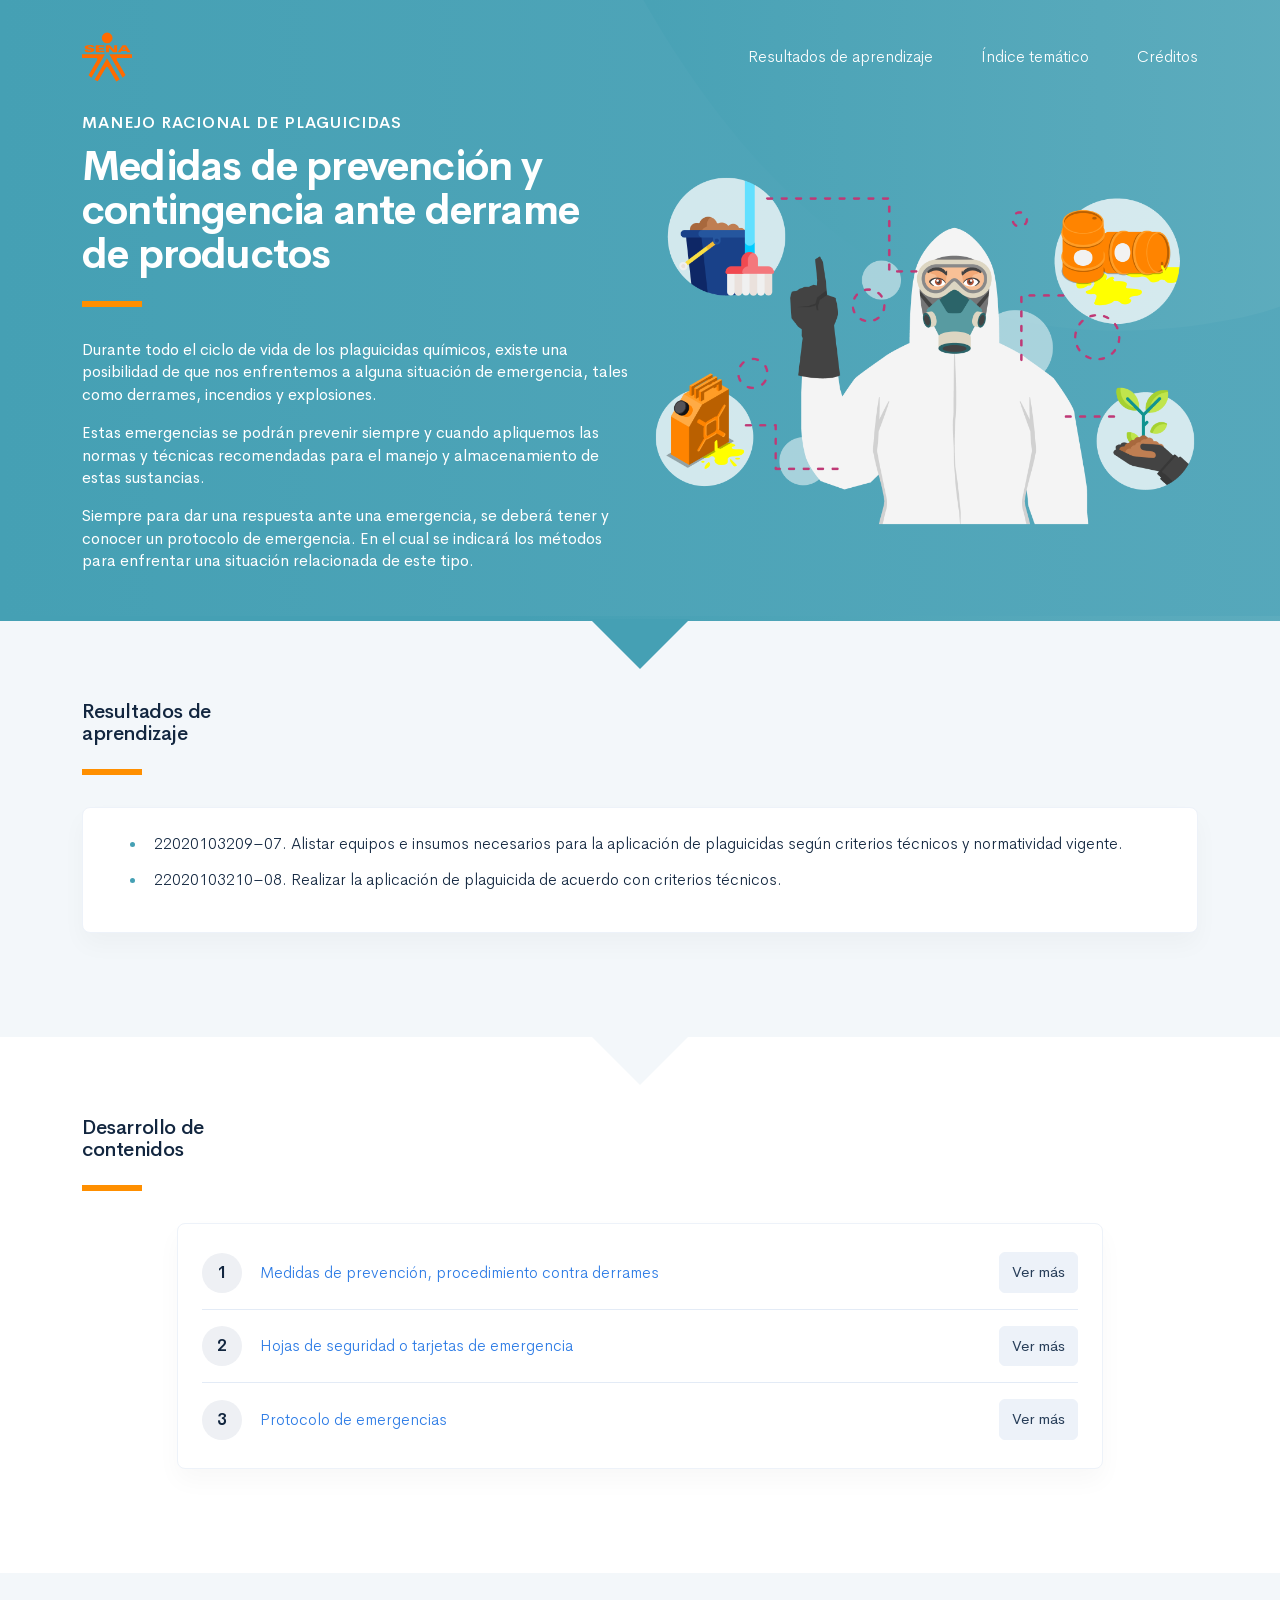
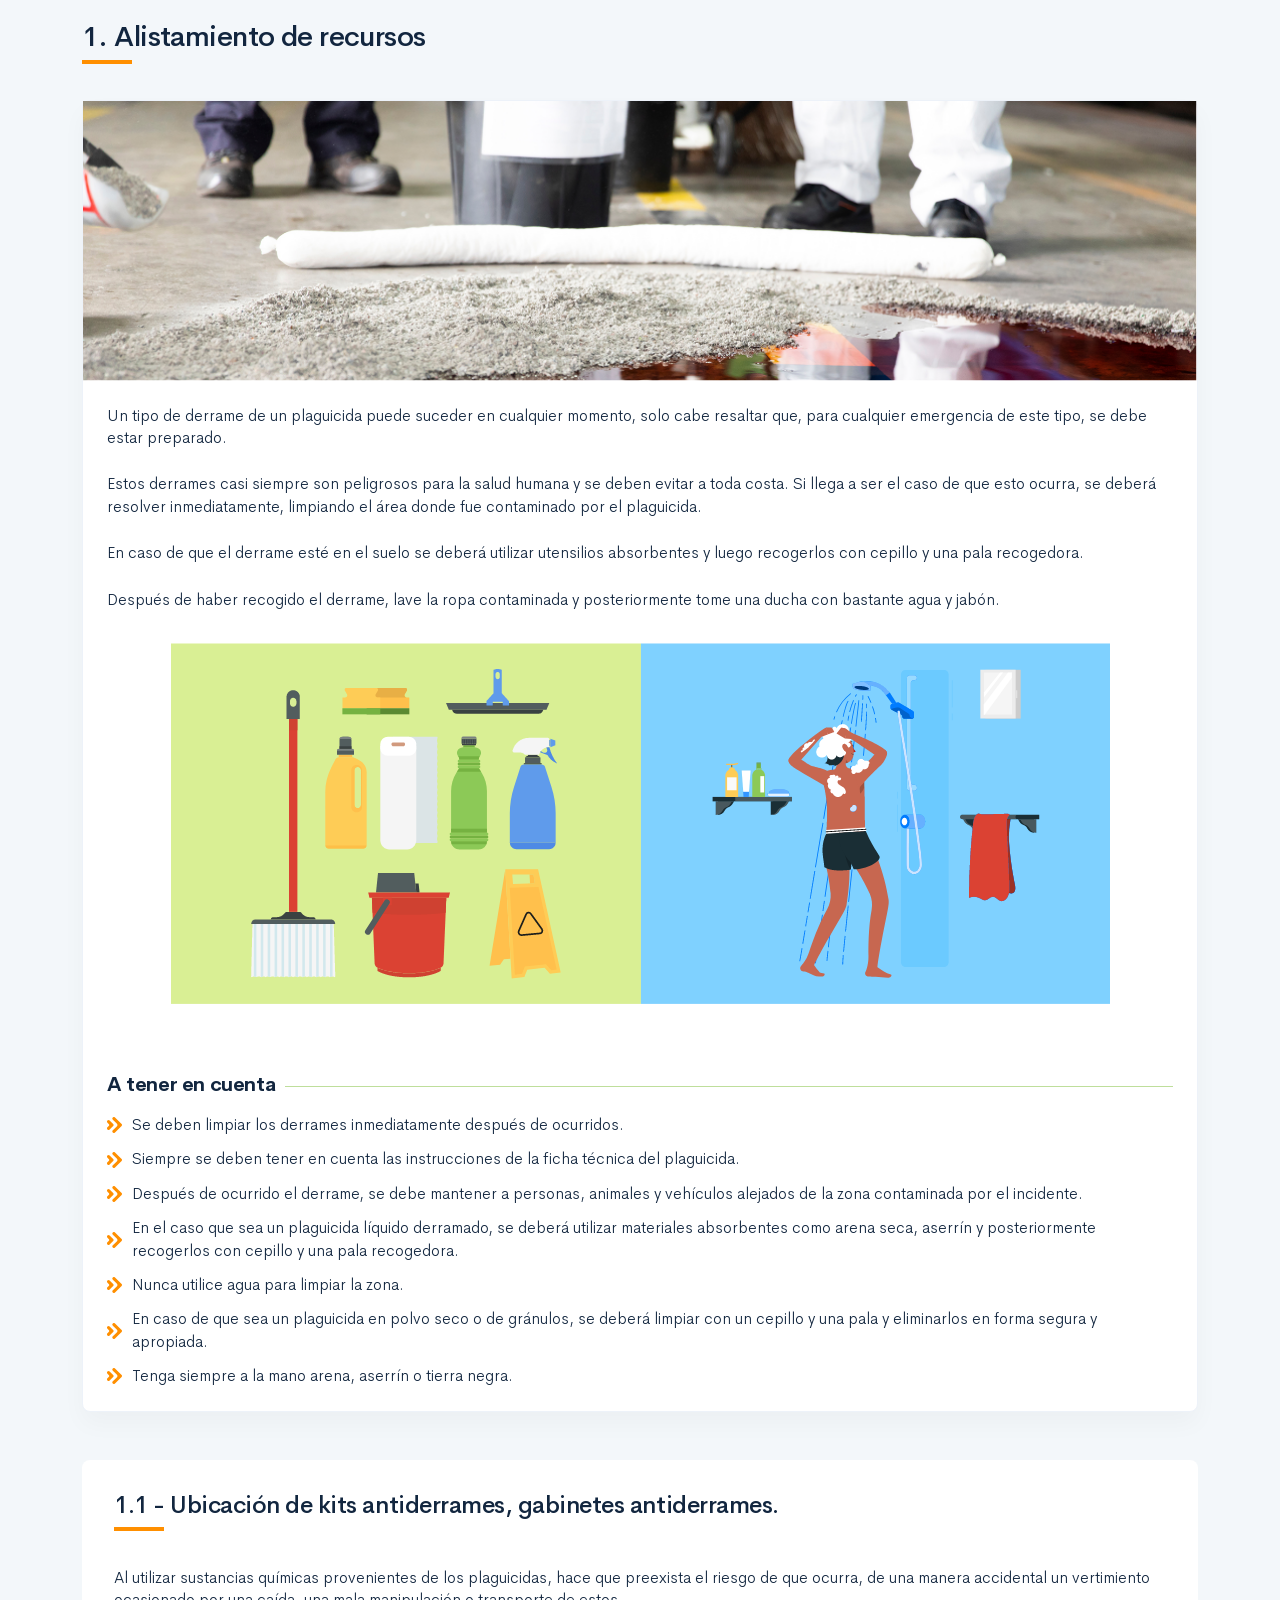
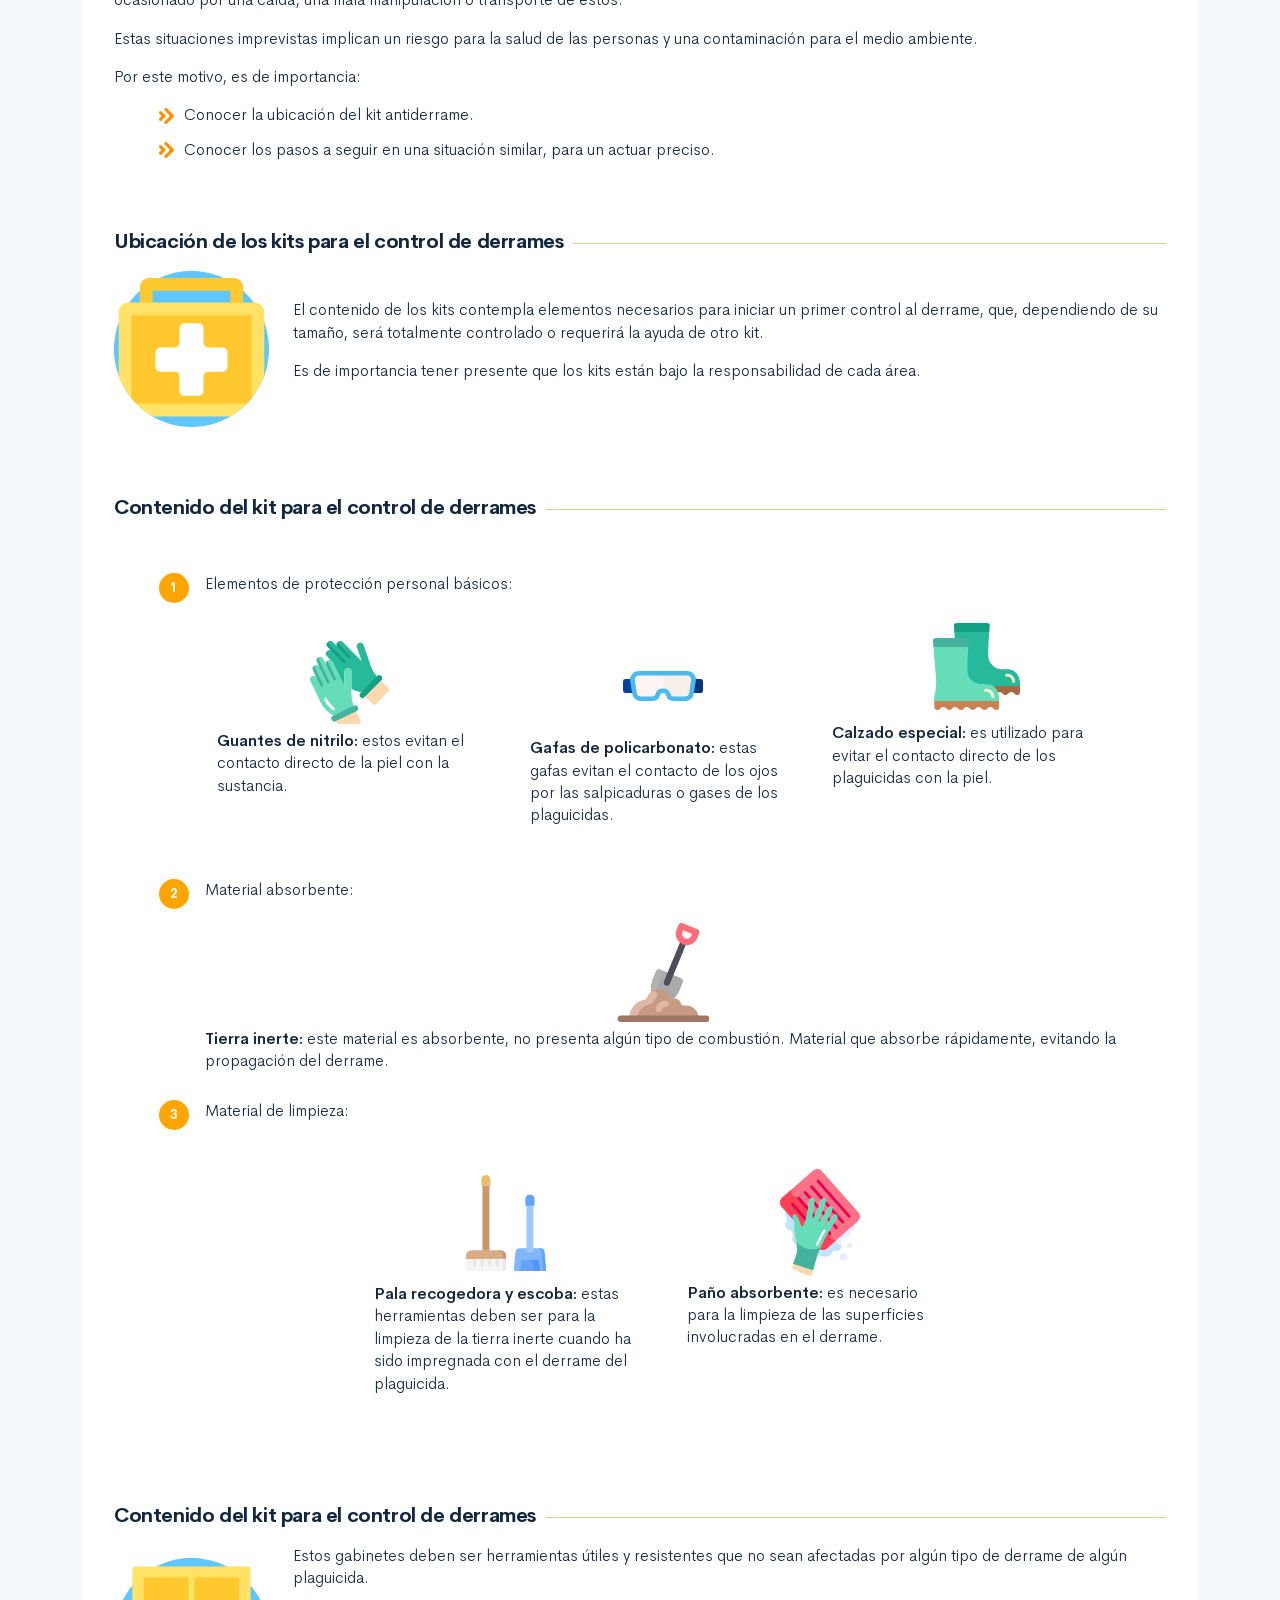
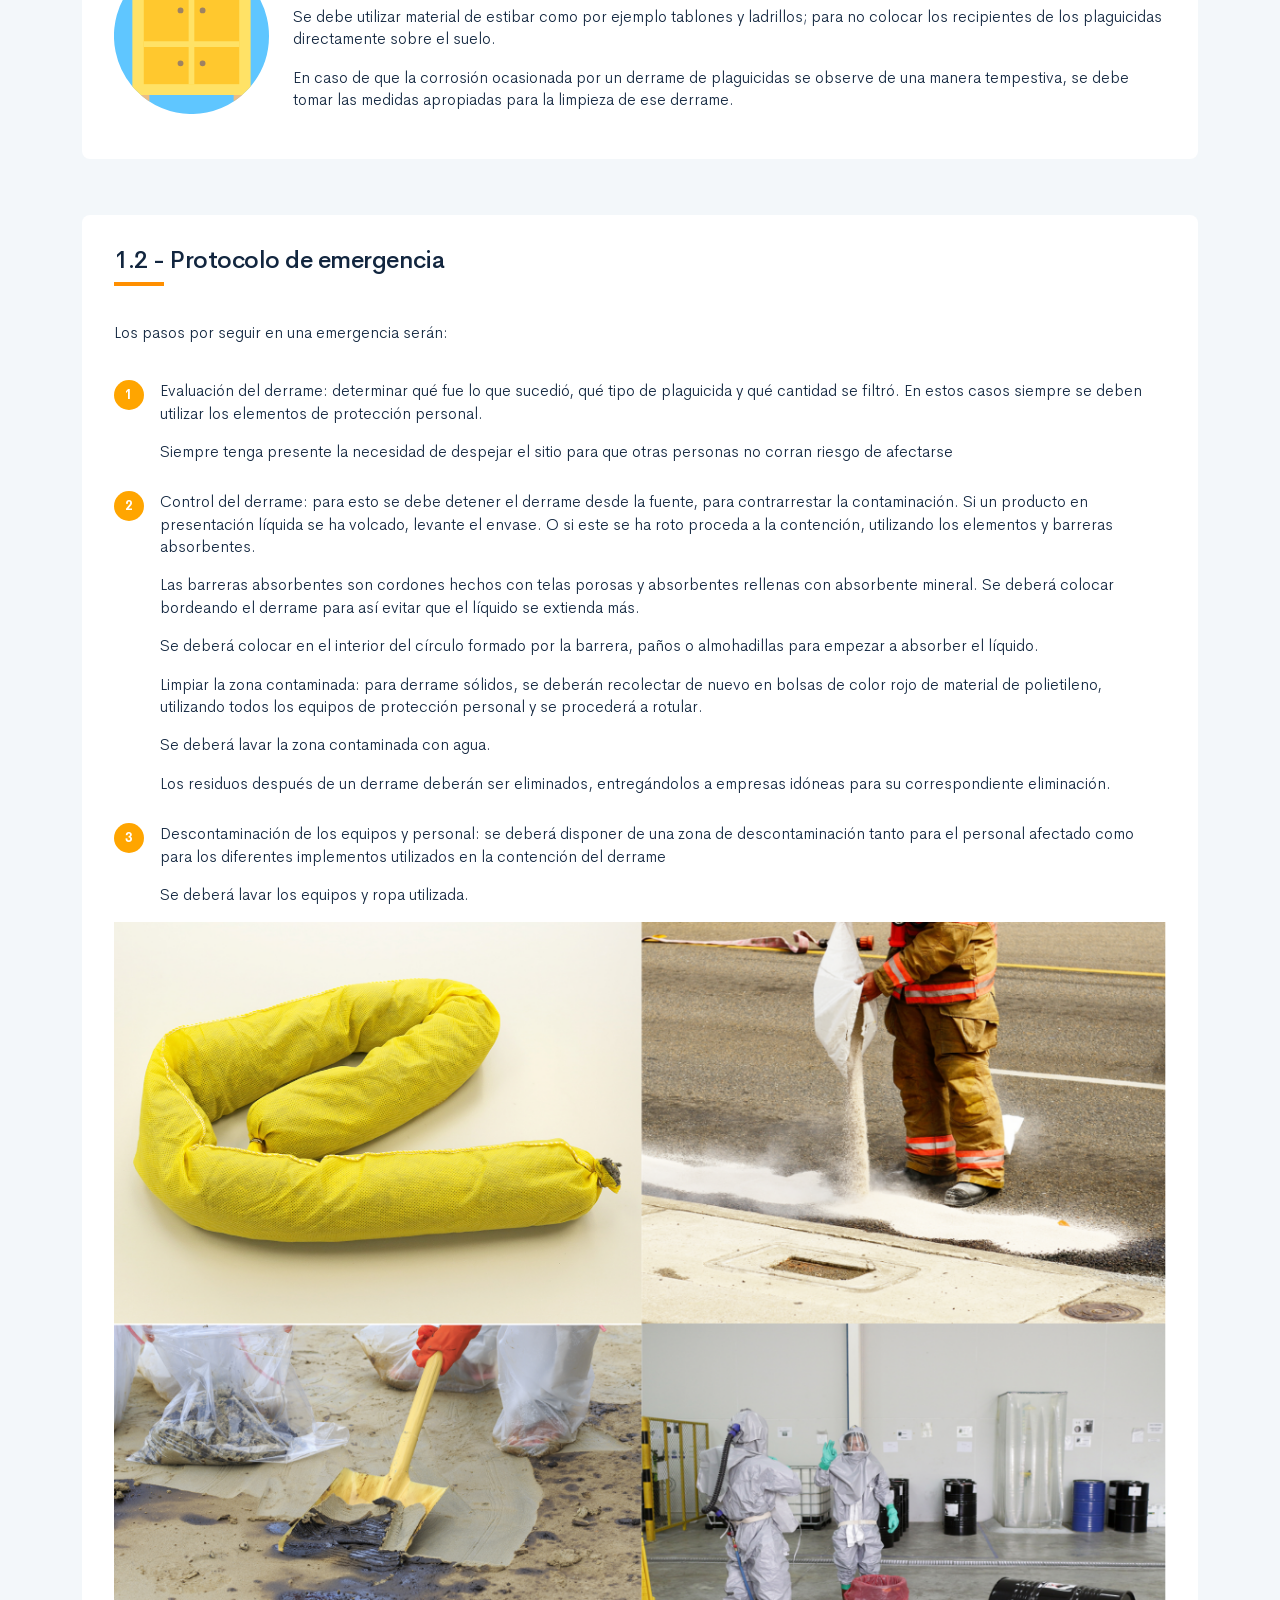
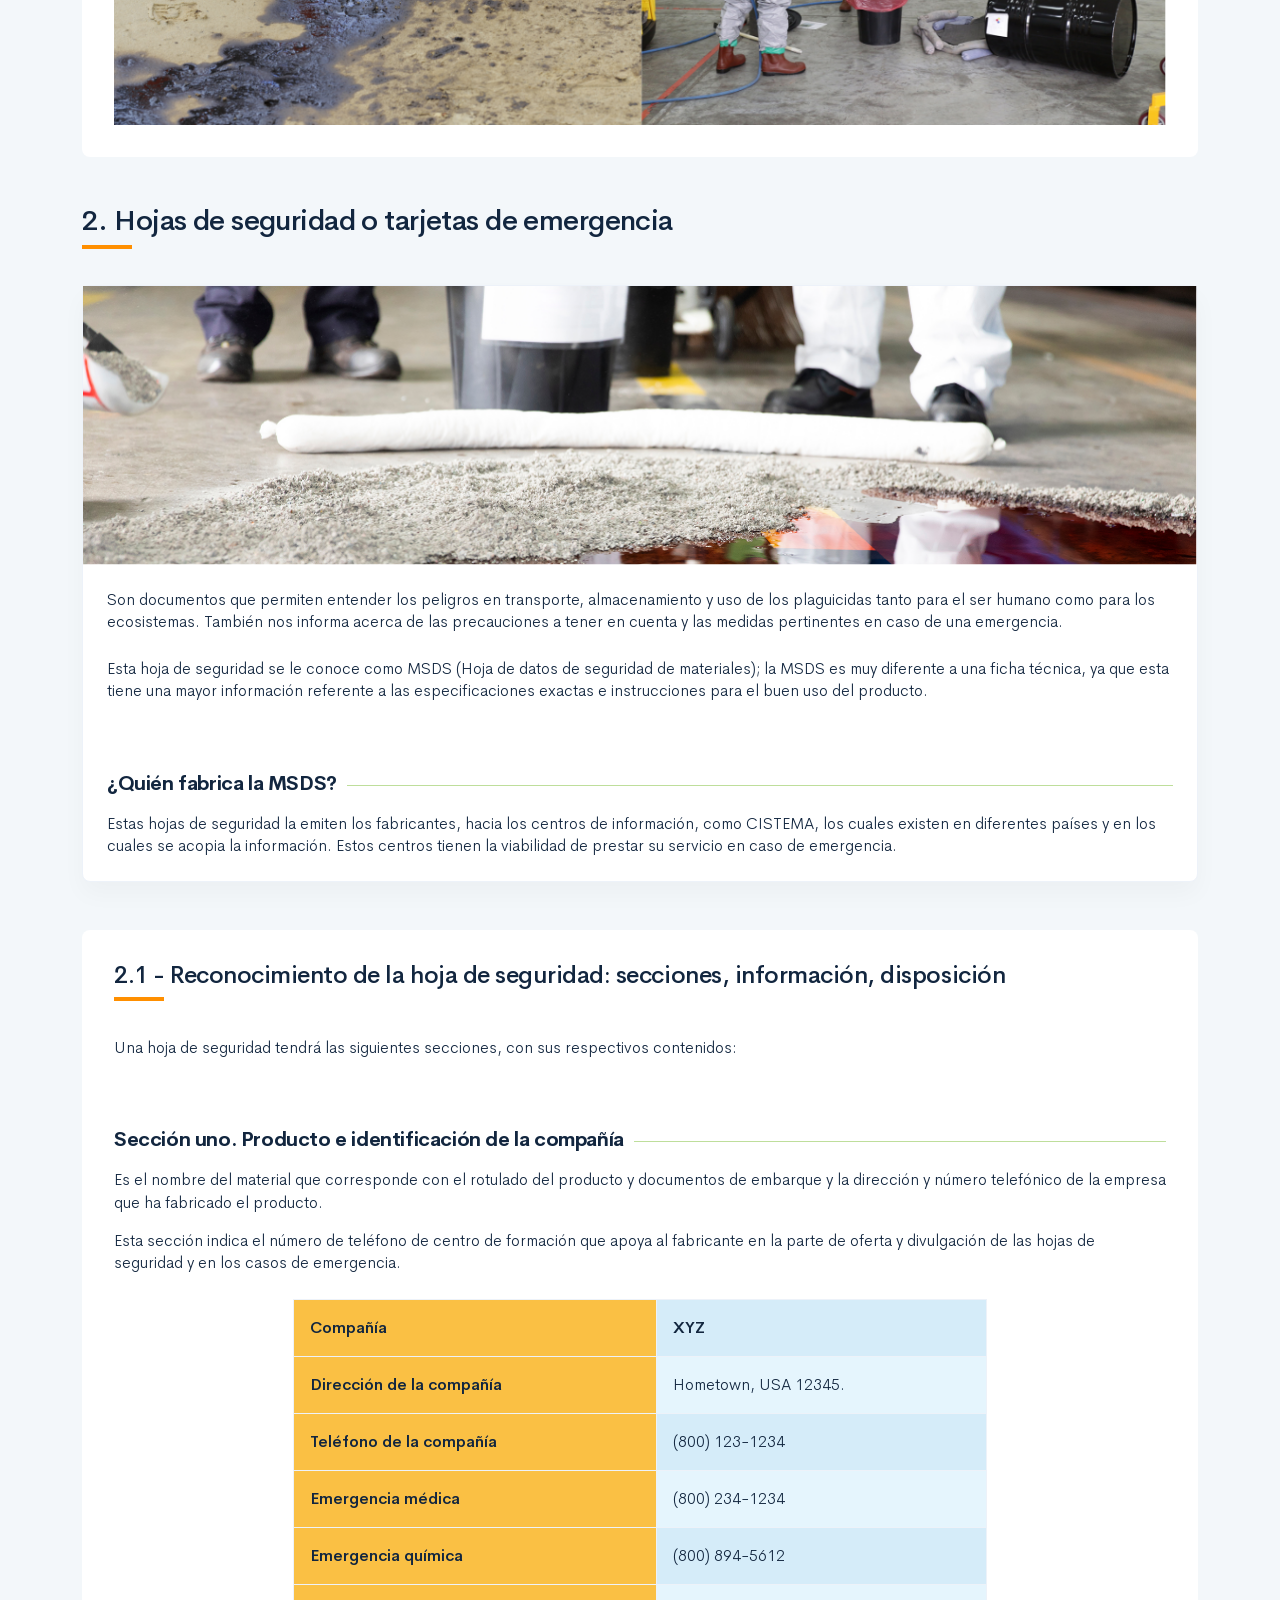
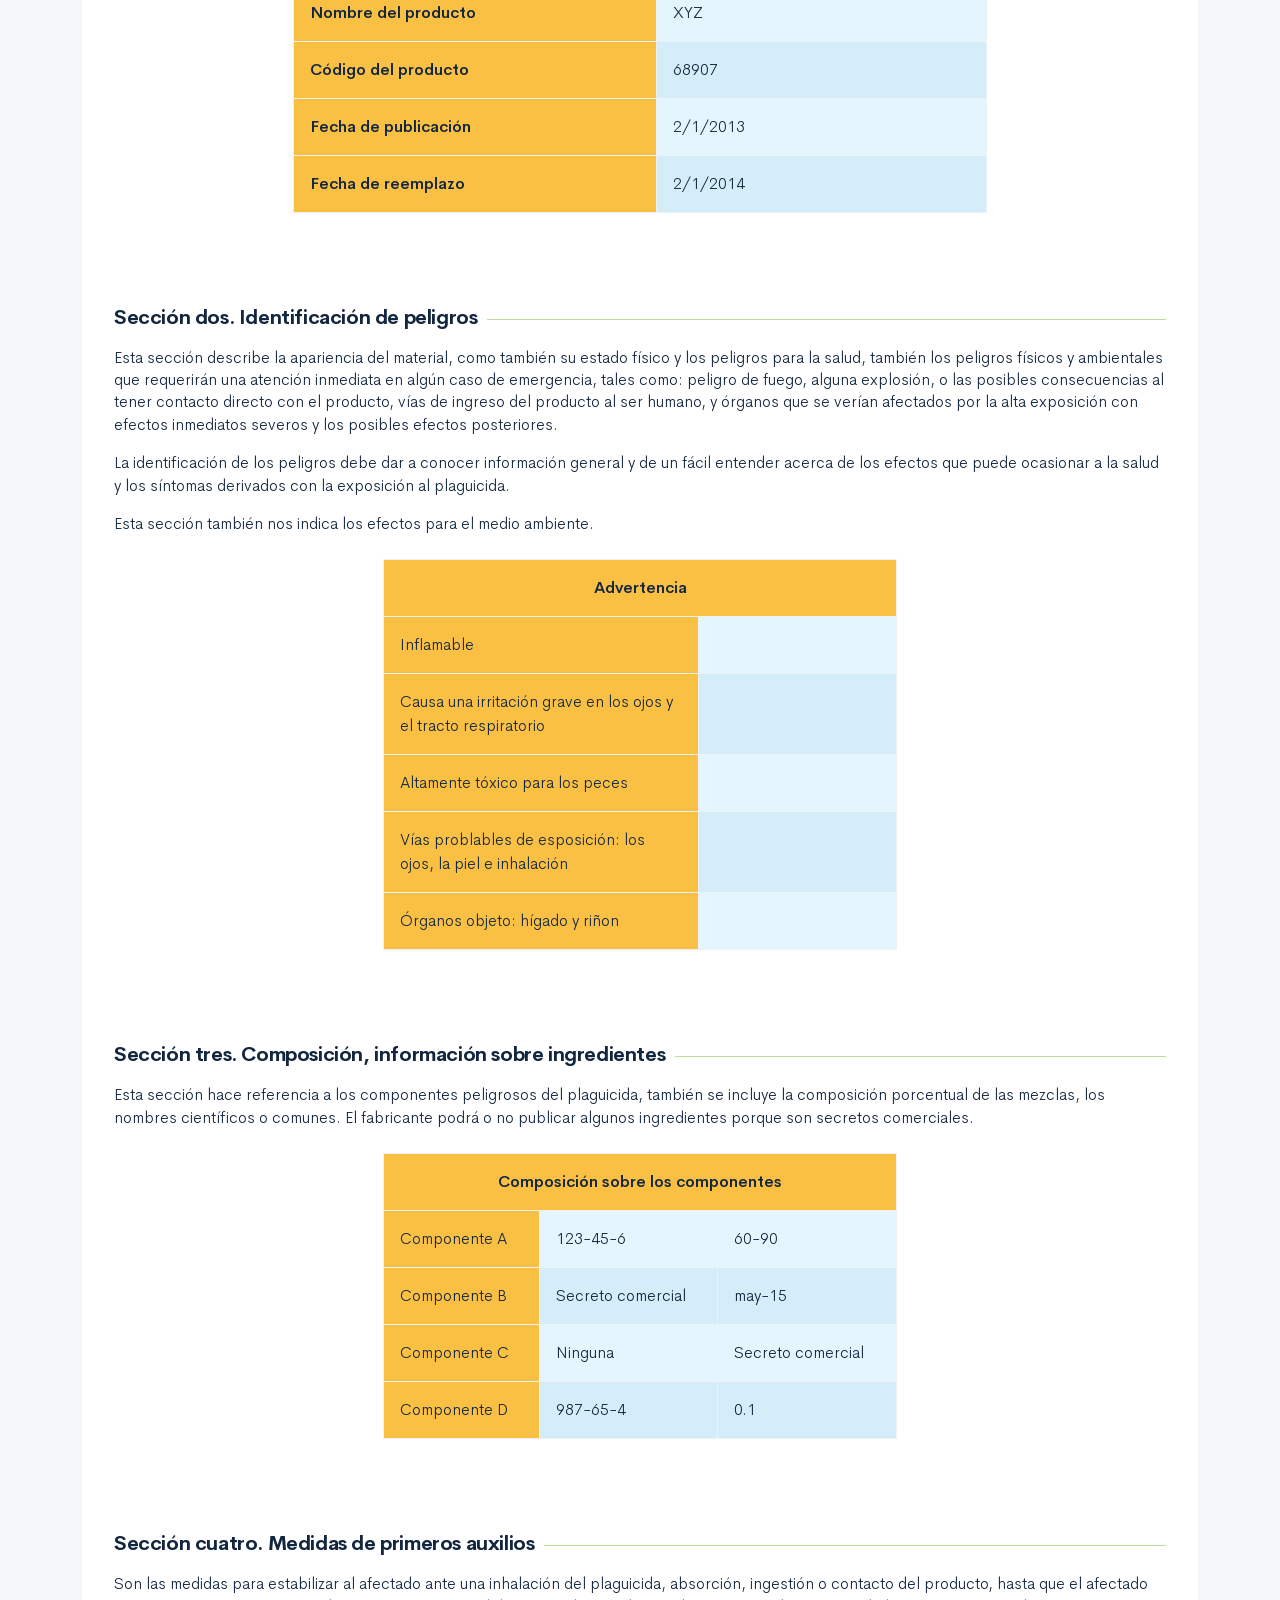
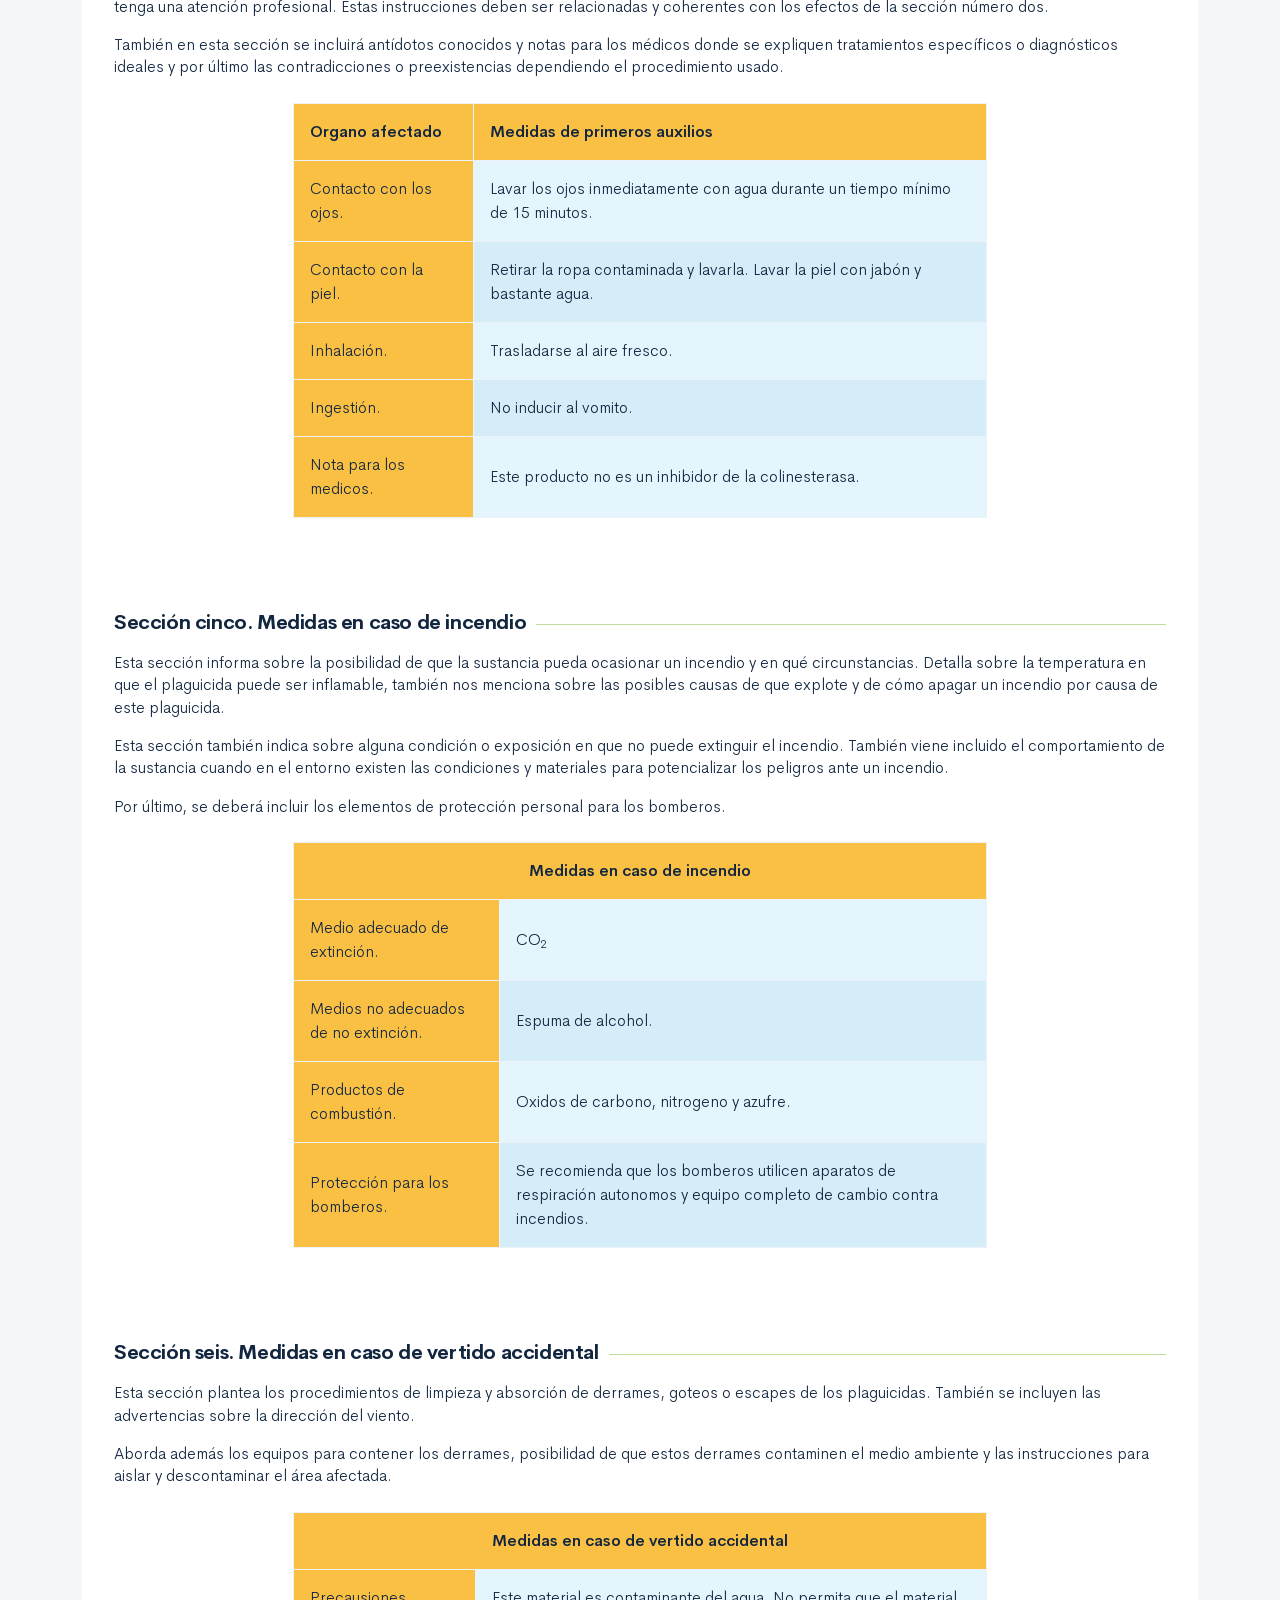
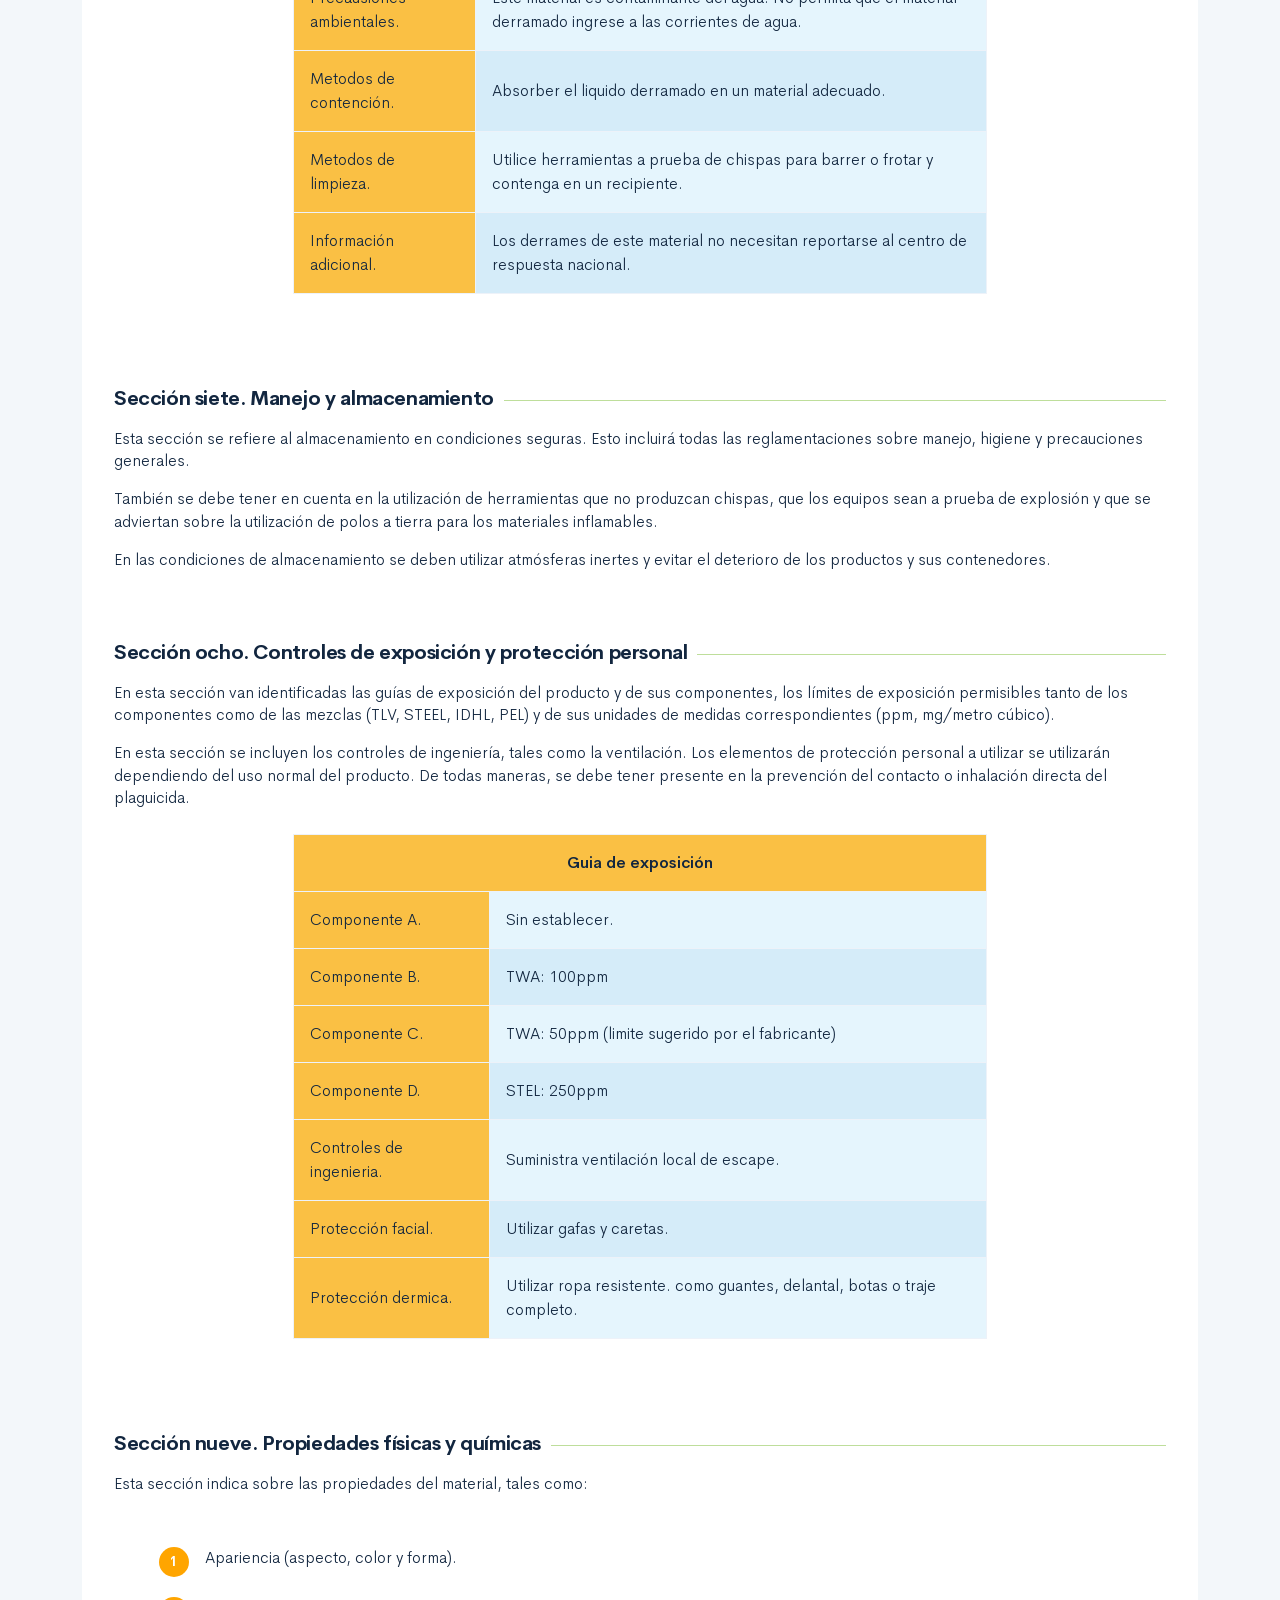
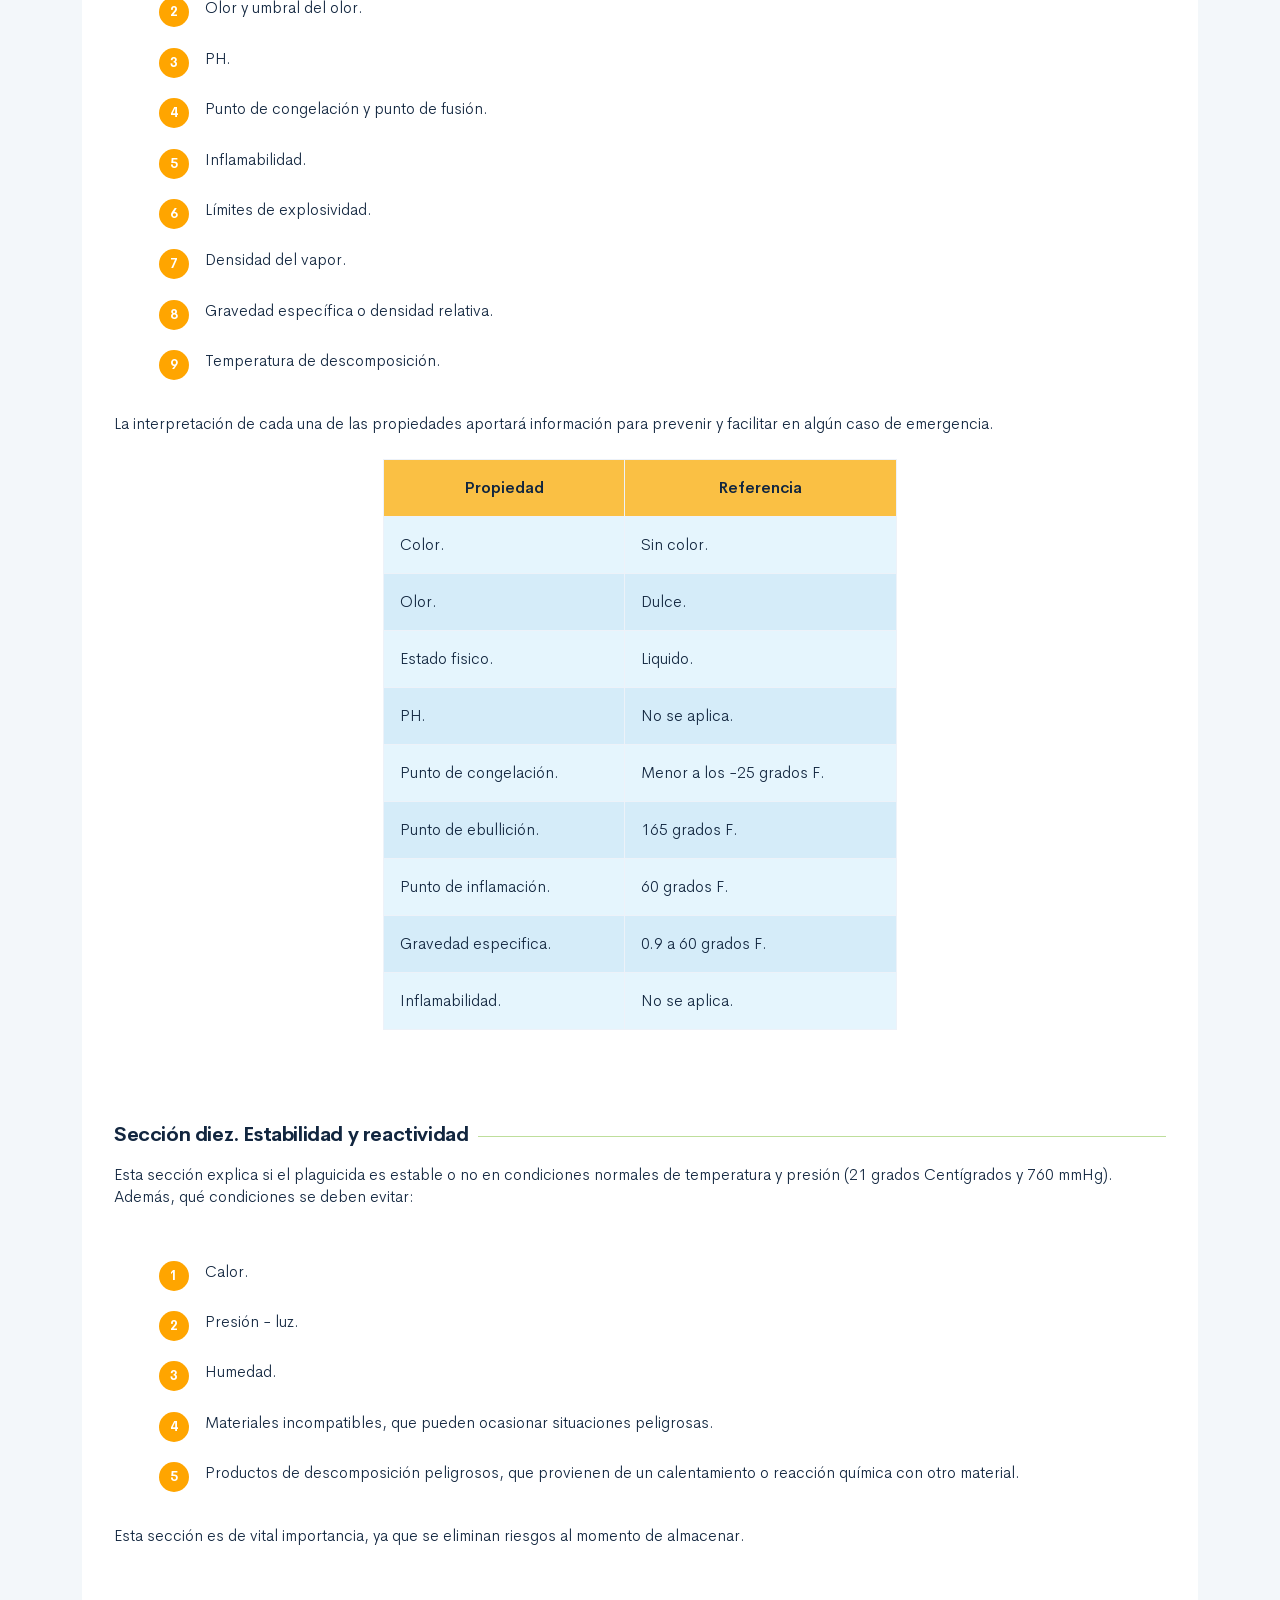
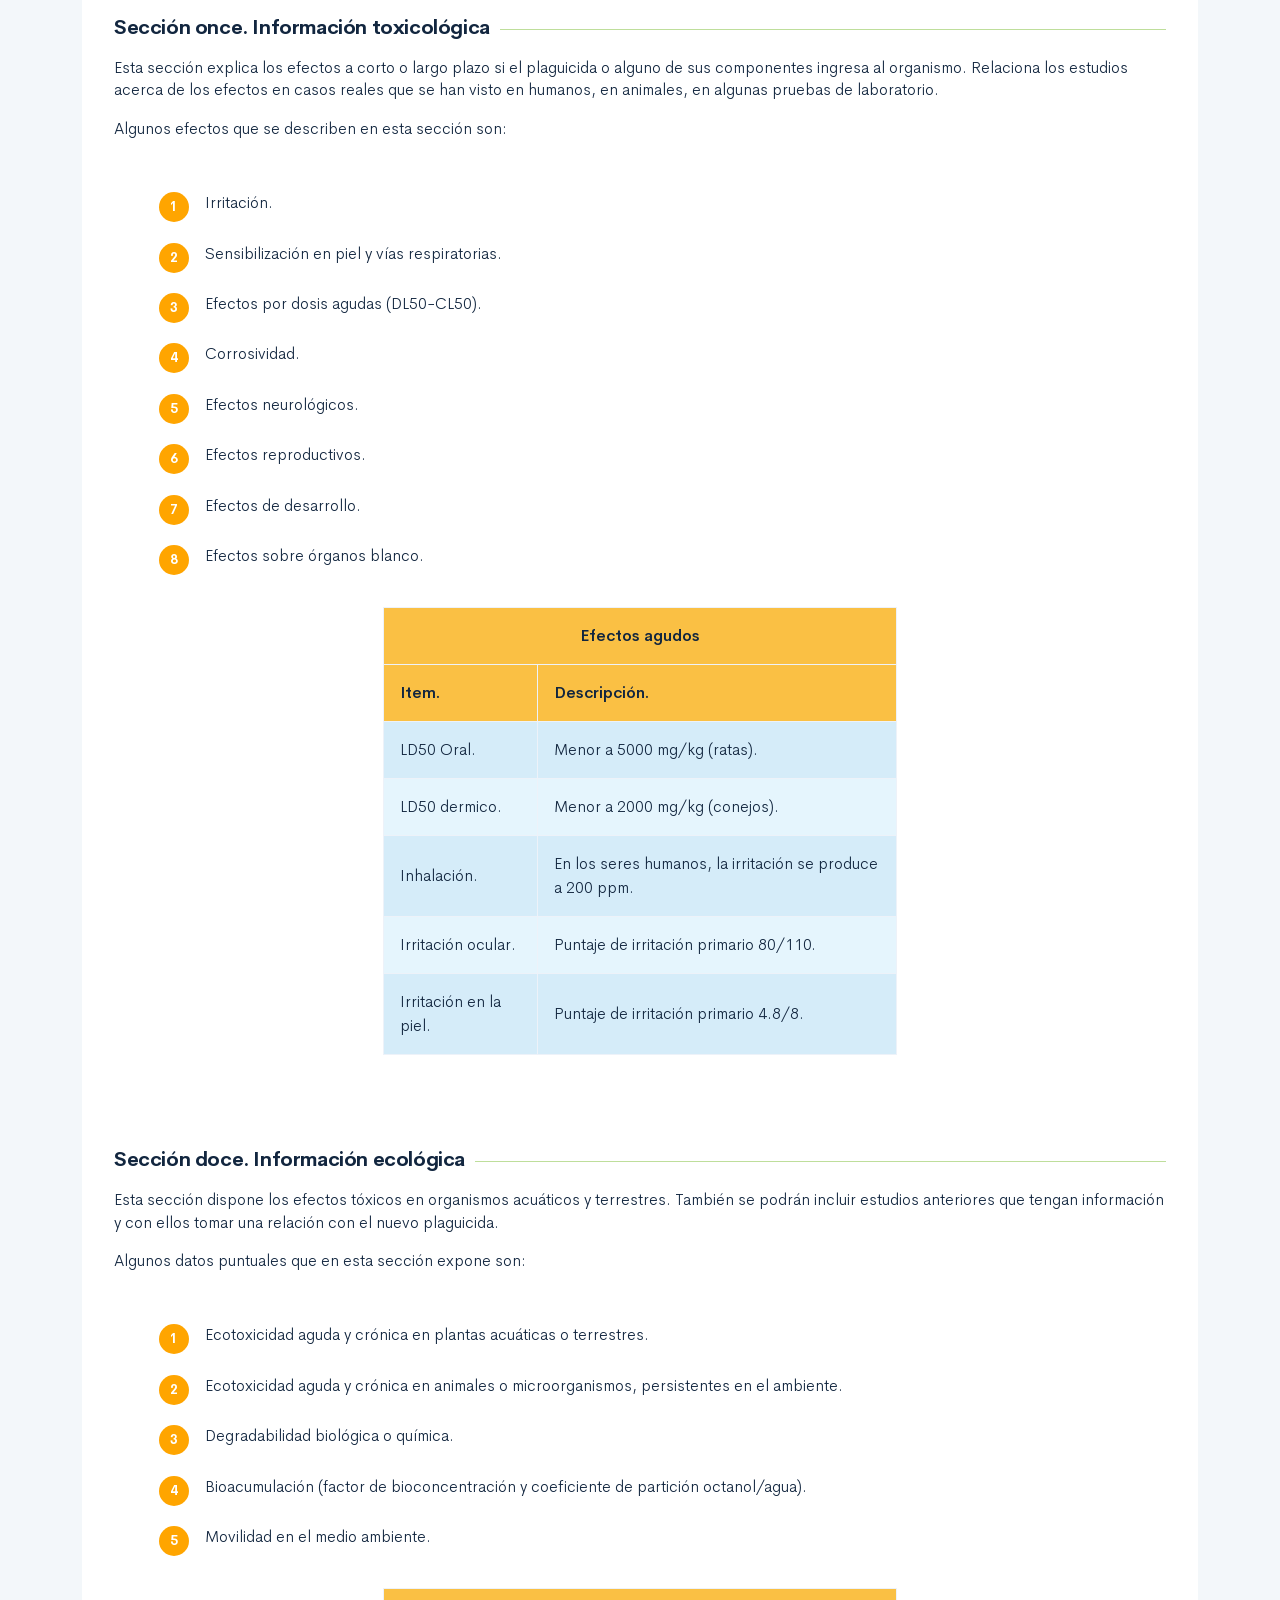
==== commit ddc9ded7: "Corrección 1 Ajuste estilo de subtitulos." ====
--- a/public/material.html
+++ b/public/material.html
@@ -180,8 +180,8 @@
                         </div>
                     </div><br id="ubicacion">
                     <div class="jumbotron bg-white">
-                        <div class="subtitulo-ecored">
-                            <h2><span class="number">1.1</span>Ubicación de kits antiderrames, gabinetes antiderrames.</h2>
+                        <div class="header-ecored mt-0">
+                            <h2>1.1 - Ubicación de kits antiderrames, gabinetes antiderrames.</h2>
                         </div>
                         <p>Al utilizar sustancias químicas provenientes de los plaguicidas, hace que preexista el riesgo de que ocurra, de una manera accidental un vertimiento ocasionado por una caída, una mala manipulación o transporte de estos.</p>
                         <p>Estas situaciones imprevistas implican un riesgo para la salud de las personas y una contaminación para el medio ambiente.</p>
@@ -283,8 +283,8 @@
                         </div>
                     </div><br id="protocolo">
                     <div class="jumbotron bg-white">
-                        <div class="subtitulo-ecored">
-                            <h2><span class="number">1.2</span>Protocolo de emergencia</h2>
+                        <div class="header-ecored mt-0">
+                            <h2>1.2 - Protocolo de emergencia</h2>
                         </div>
                         <p>Los pasos por seguir en una emergencia serán:</p>
                         <div class="list align-items-start mt-5">
@@ -339,8 +339,8 @@
                         </div>
                     </div><br id="reconocimiento">
                     <div class="jumbotron bg-white">
-                        <div class="subtitulo-ecored">
-                            <h2><span class="number">2.1</span>Reconocimiento de la hoja de seguridad: secciones, información, disposición</h2>
+                        <div class="header-ecored mt-0">
+                            <h2>2.1 - Reconocimiento de la hoja de seguridad: secciones, información, disposición</h2>
                         </div>
                         <p>Una hoja de seguridad tendrá las siguientes secciones, con sus respectivos contenidos:</p>
                         <div class="sub-line">
@@ -1000,8 +1000,8 @@
                     <div class="card"><img class="img-fluid" src="assets/images/pages/img7.png" style="max-width: 100%">
                         <div class="card-body">
                             <div class="card-text">
-                                <div class="subtitulo-ecored">
-                                    <h2><span class="number">2.2</span>Uso de una hoja de seguridad</h2>
+                                <div class="header-ecored mt-0">
+                                    <h2>2.2 - Uso de una hoja de seguridad</h2>
                                 </div>
                                 <p>Se utiliza para consultar sobre lo peligroso de los plaguicidas que se manipulan. Estas hojas de seguridad son muy útiles para el personal de alguna brigada cuando se presenta alguna emergencia por este tipo de químicos.</p>
                                 <p class="mt-4">Los directivos toman medidas de prevención y control con base en los datos que aparecen en la MSDS.</p>
@@ -1155,8 +1155,8 @@
                         <p>La emergencia deberá ser evaluada rápidamente, velando de que nadie tenga contacto directo con el área afectada, se debe notificar en el menor tiempo posible del incidente, y por último se limpiará la zona contaminada quitando todos los materiales con que se detuvo el incidente.</p>
                     </div><br id="notificacion">
                     <div class="jumbotron bg-white">
-                        <div class="subtitulo-ecored">
-                            <h2><span class="number">3.1</span>Notificación</h2>
+                        <div class="header-ecored mt-0">
+                            <h2>3.1 - Notificación</h2>
                         </div><img class="img-fluid img-a1" src="assets/images/pages/img12.png" style="max-width: 100%">
                         <p>Ante cualquier riesgo de derrame de algún plaguicida, se debe notificar lo más pronto posible ante los entes superiores y especializados del control y manejo de este incidente.</p>
                         <p>En el proceso de notificación se deberá:</p>
@@ -1230,8 +1230,8 @@
                         </div>
                     </div><br id="determinacion">
                     <div class="jumbotron bg-white">
-                        <div class="subtitulo-ecored">
-                            <h2><span class="number">3.2</span>Determinación de la fuente de derrame y señalización del área afectada</h2>
+                        <div class="header-ecored mt-0">
+                            <h2>3.2 - Determinación de la fuente de derrame y señalización del área afectada</h2>
                         </div><img class="img-fluid img-a1" src="assets/images/pages/img13.png" style="max-width: 100%">
                         <p class="mt-4">Para determinar la fuente del derrame, se debe tener claridad en qué estado está ese incidente (sólido, líquido y gaseoso).</p>
                         <p>Para la determinación de la fuente de derrame se debe tener en cuenta:</p>
@@ -1371,8 +1371,8 @@
                         </div><img class="img-fluid img-a1 mt-4" src="assets/images/pages/img4.png" style="max-width: 100%">
                     </div><br id="evaluacion">
                     <div class="jumbotron bg-white">
-                        <div class="subtitulo-ecored">
-                            <h2><span class="number">3.3</span>Evaluación de daños, tipo de derrame y riesgos</h2>
+                        <div class="header-ecored mt-0">
+                            <h2>3.3 - Evaluación de daños, tipo de derrame y riesgos</h2>
                         </div>
                         <p>La evaluación de daños implica determinar los efectos o los potenciales impactos en la salud pública, propiedades involucradas y al medio ambiente. Su potencial de impacto real dependerá del sitio donde está el incidente, en el tiempo y de las condiciones específicas del sitio.</p>
                         <p>Para una buena y completa evaluación de los efectos de una emergencia por plaguicidas químicos, se deberán conocer e identificar las sustancias que lo componen, también se deberá establecer los patrones de dispersión y por último las cantidades de las concentraciones de los productos tóxicos.</p>
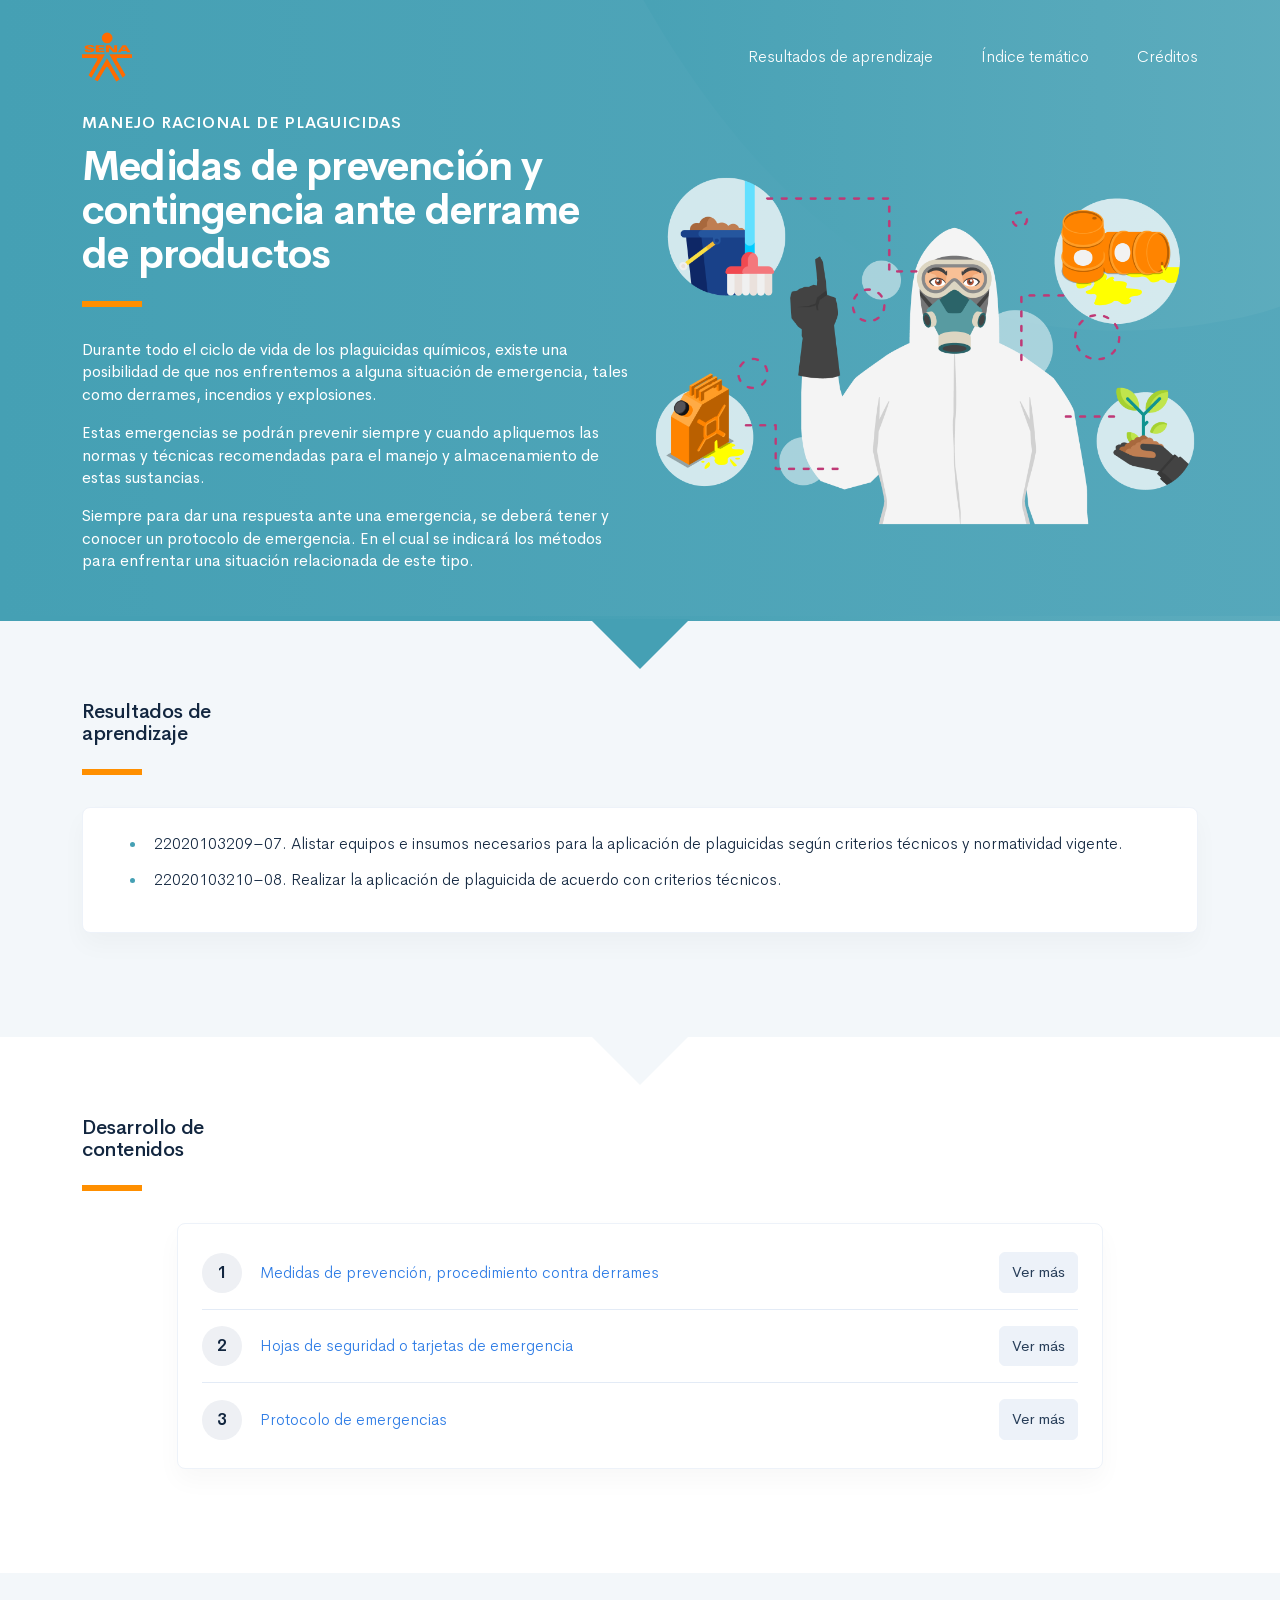
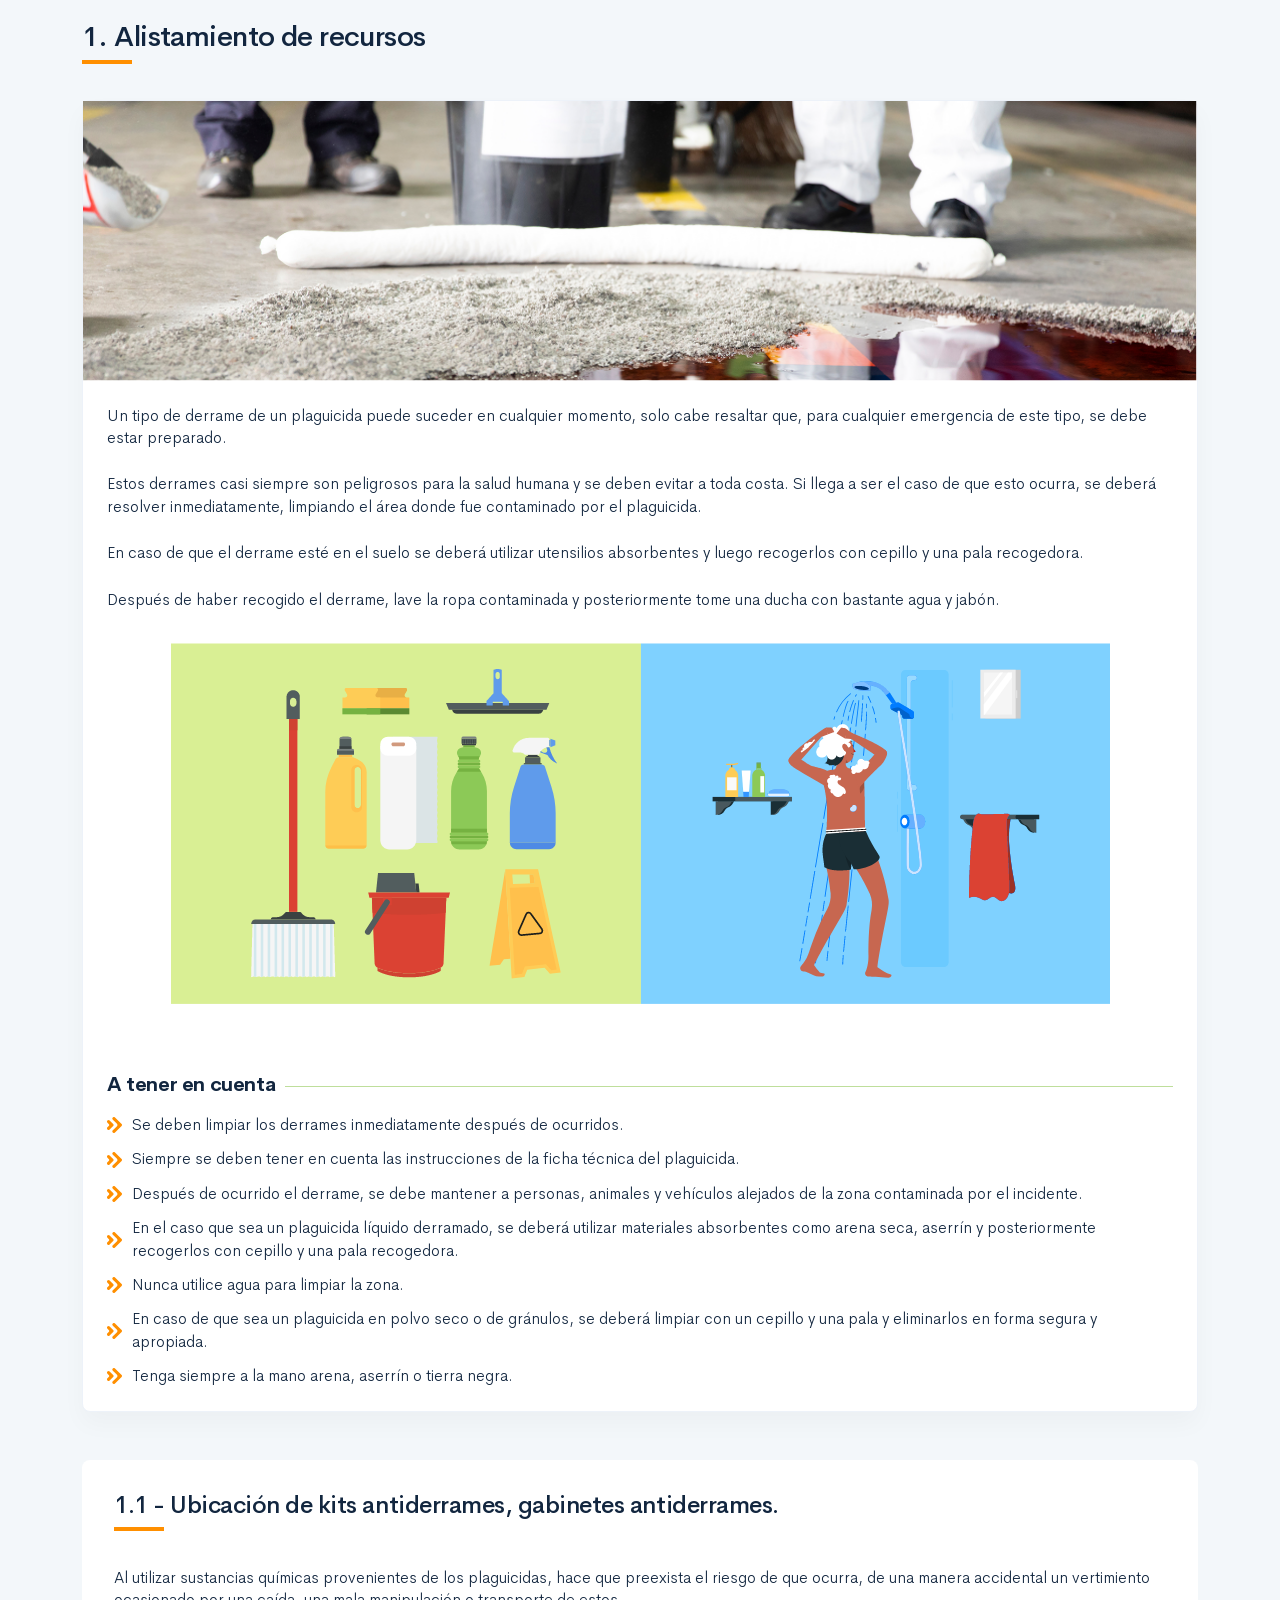
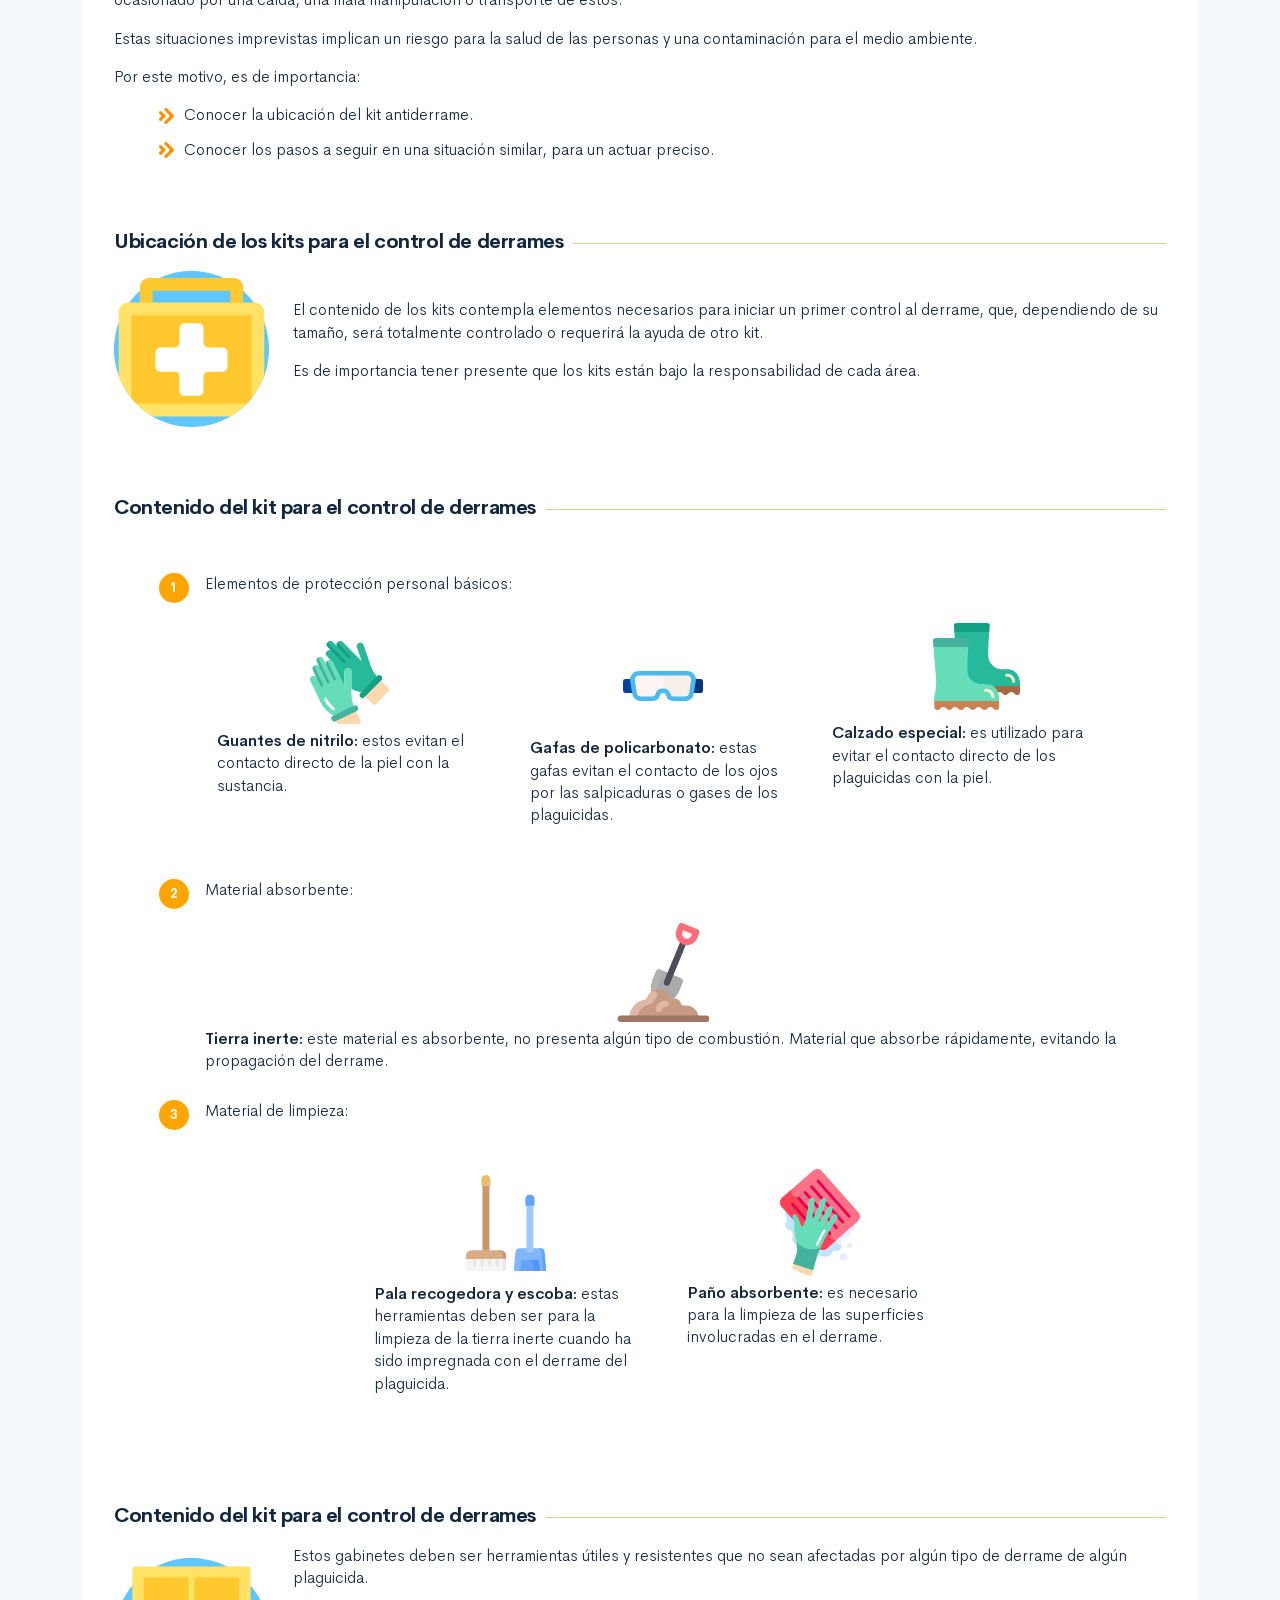
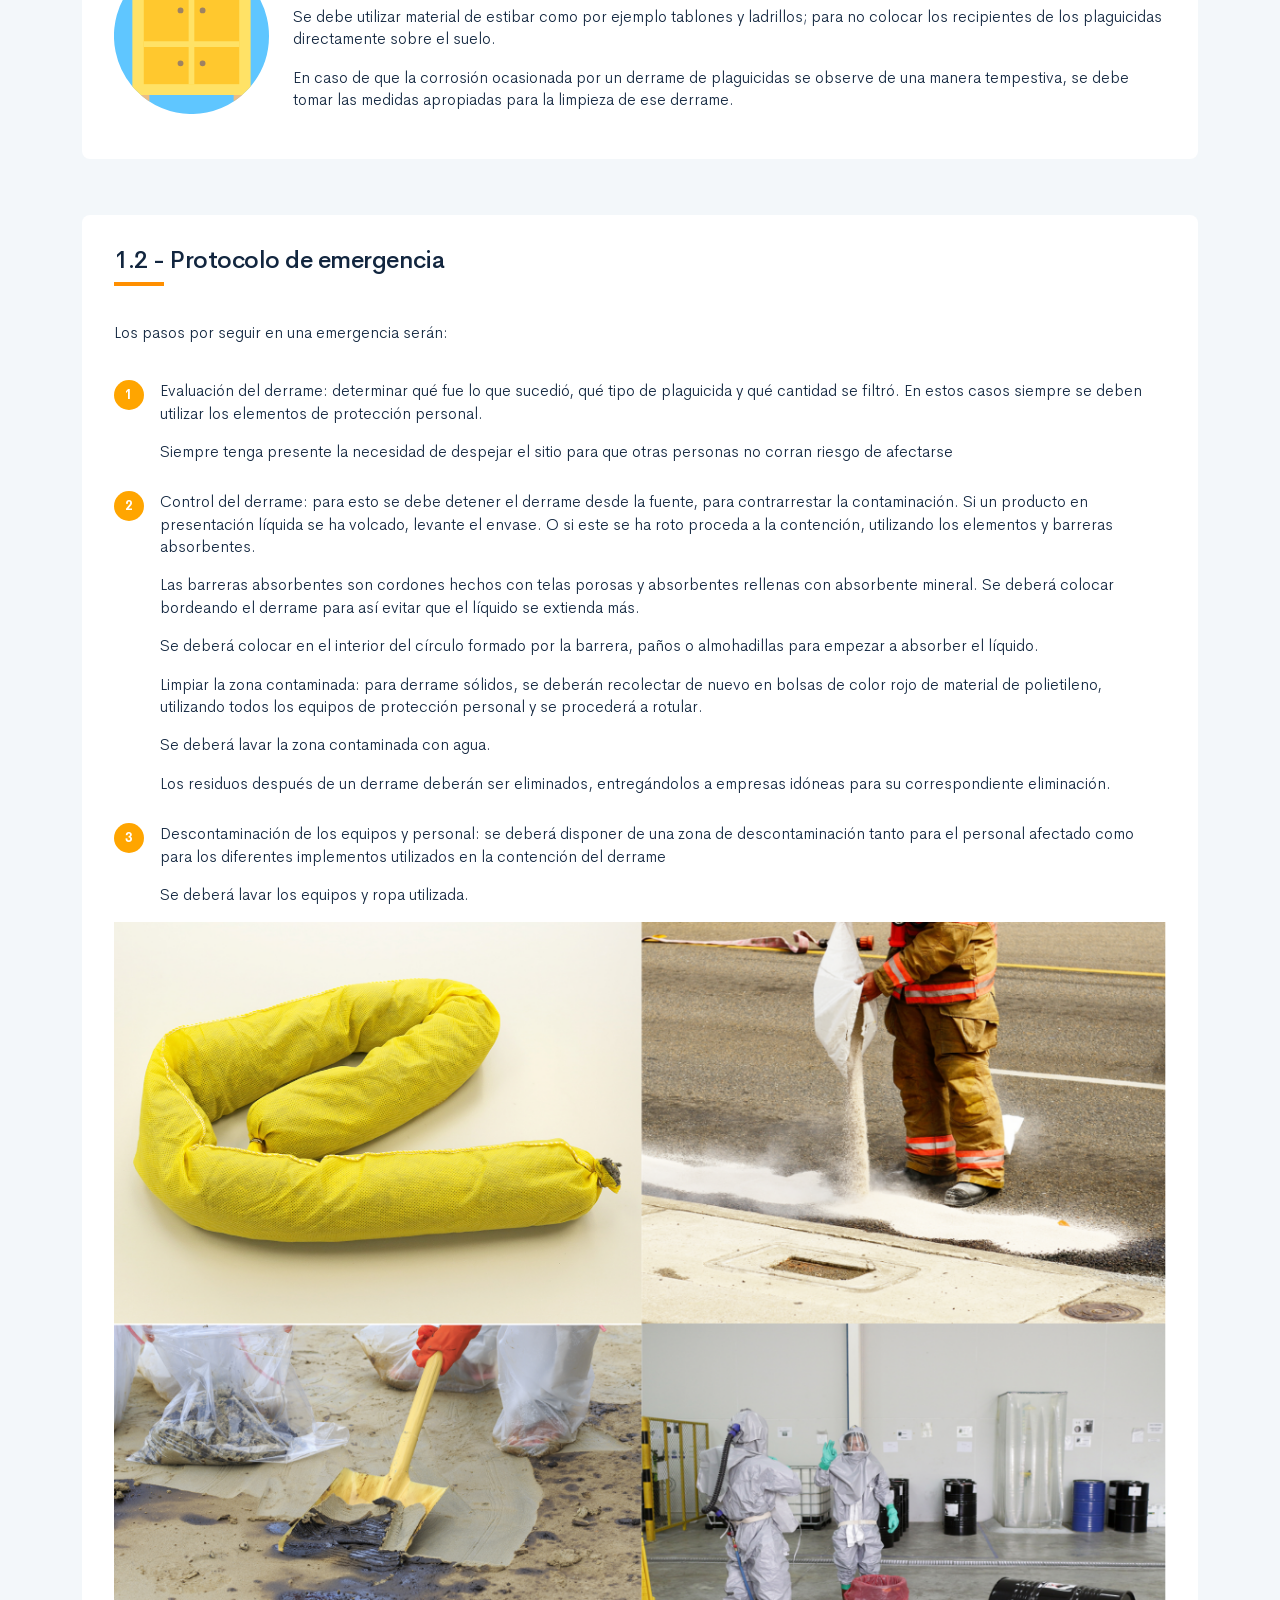
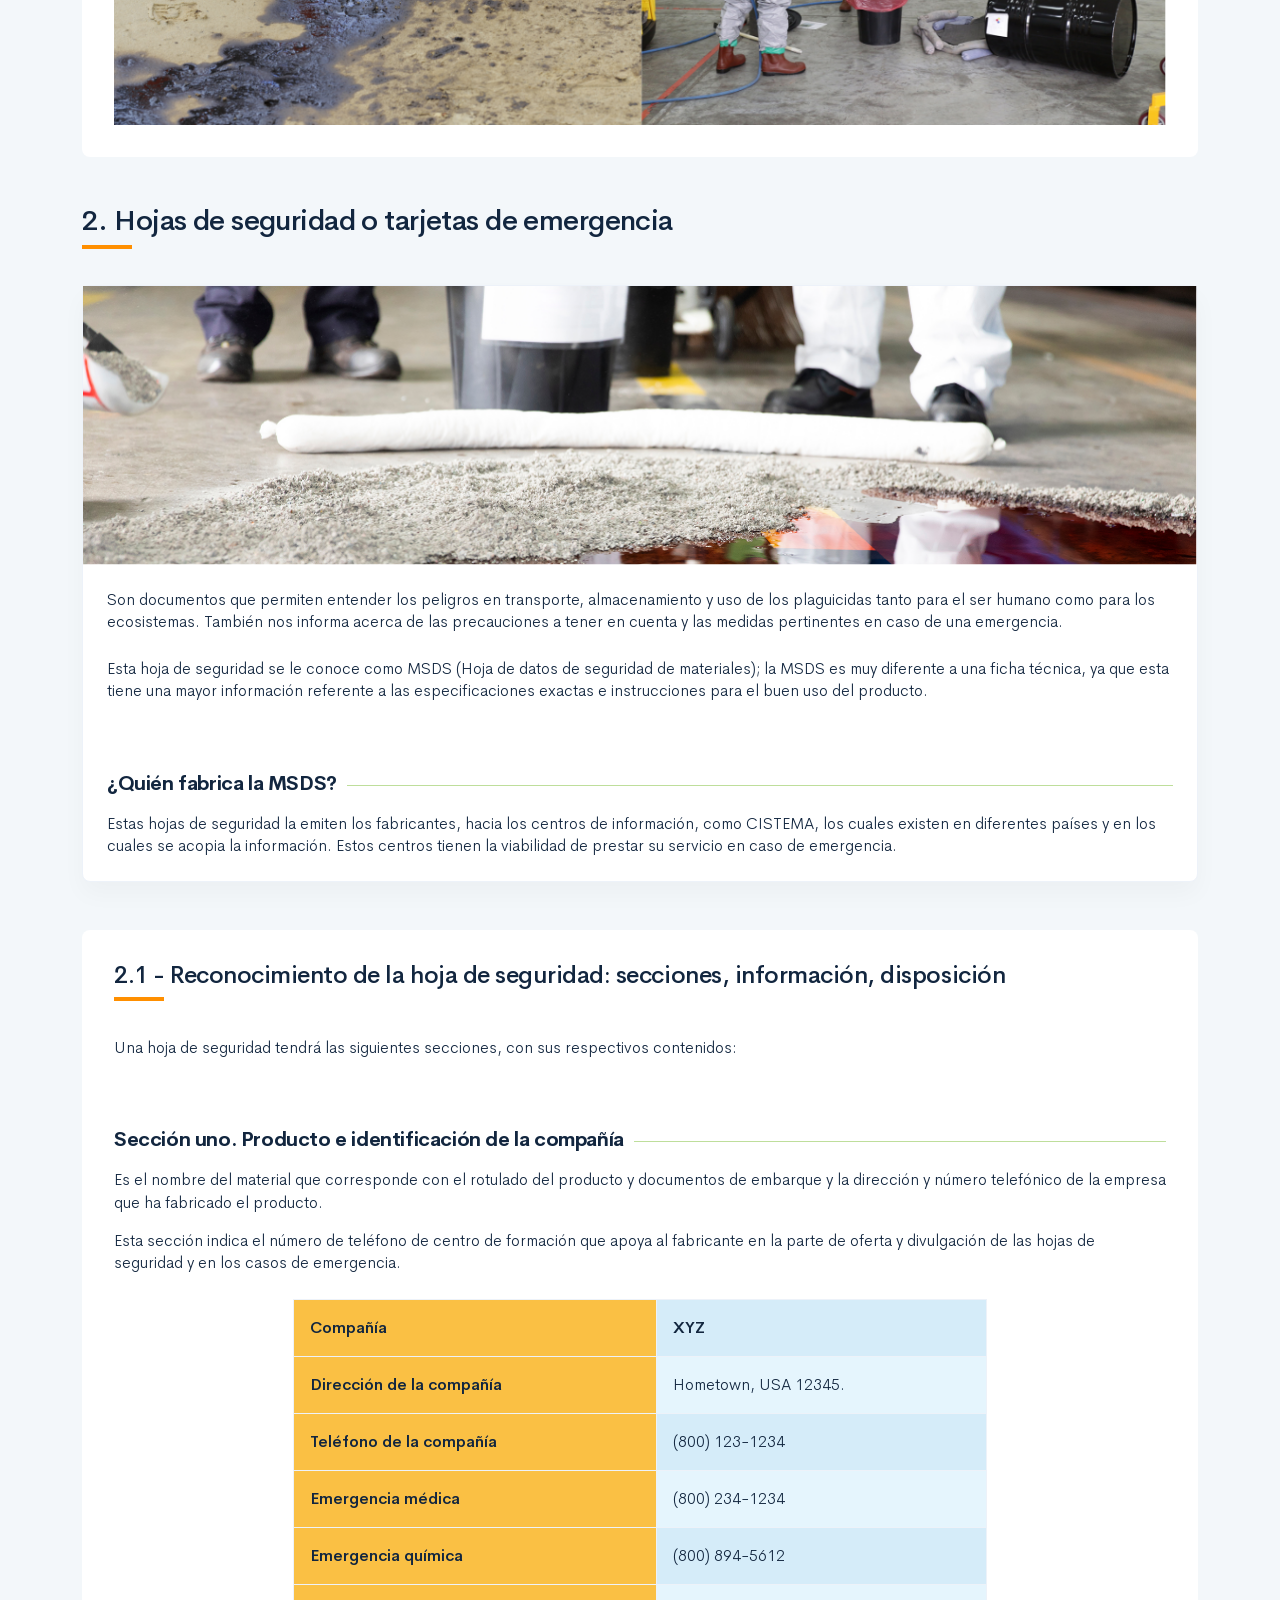
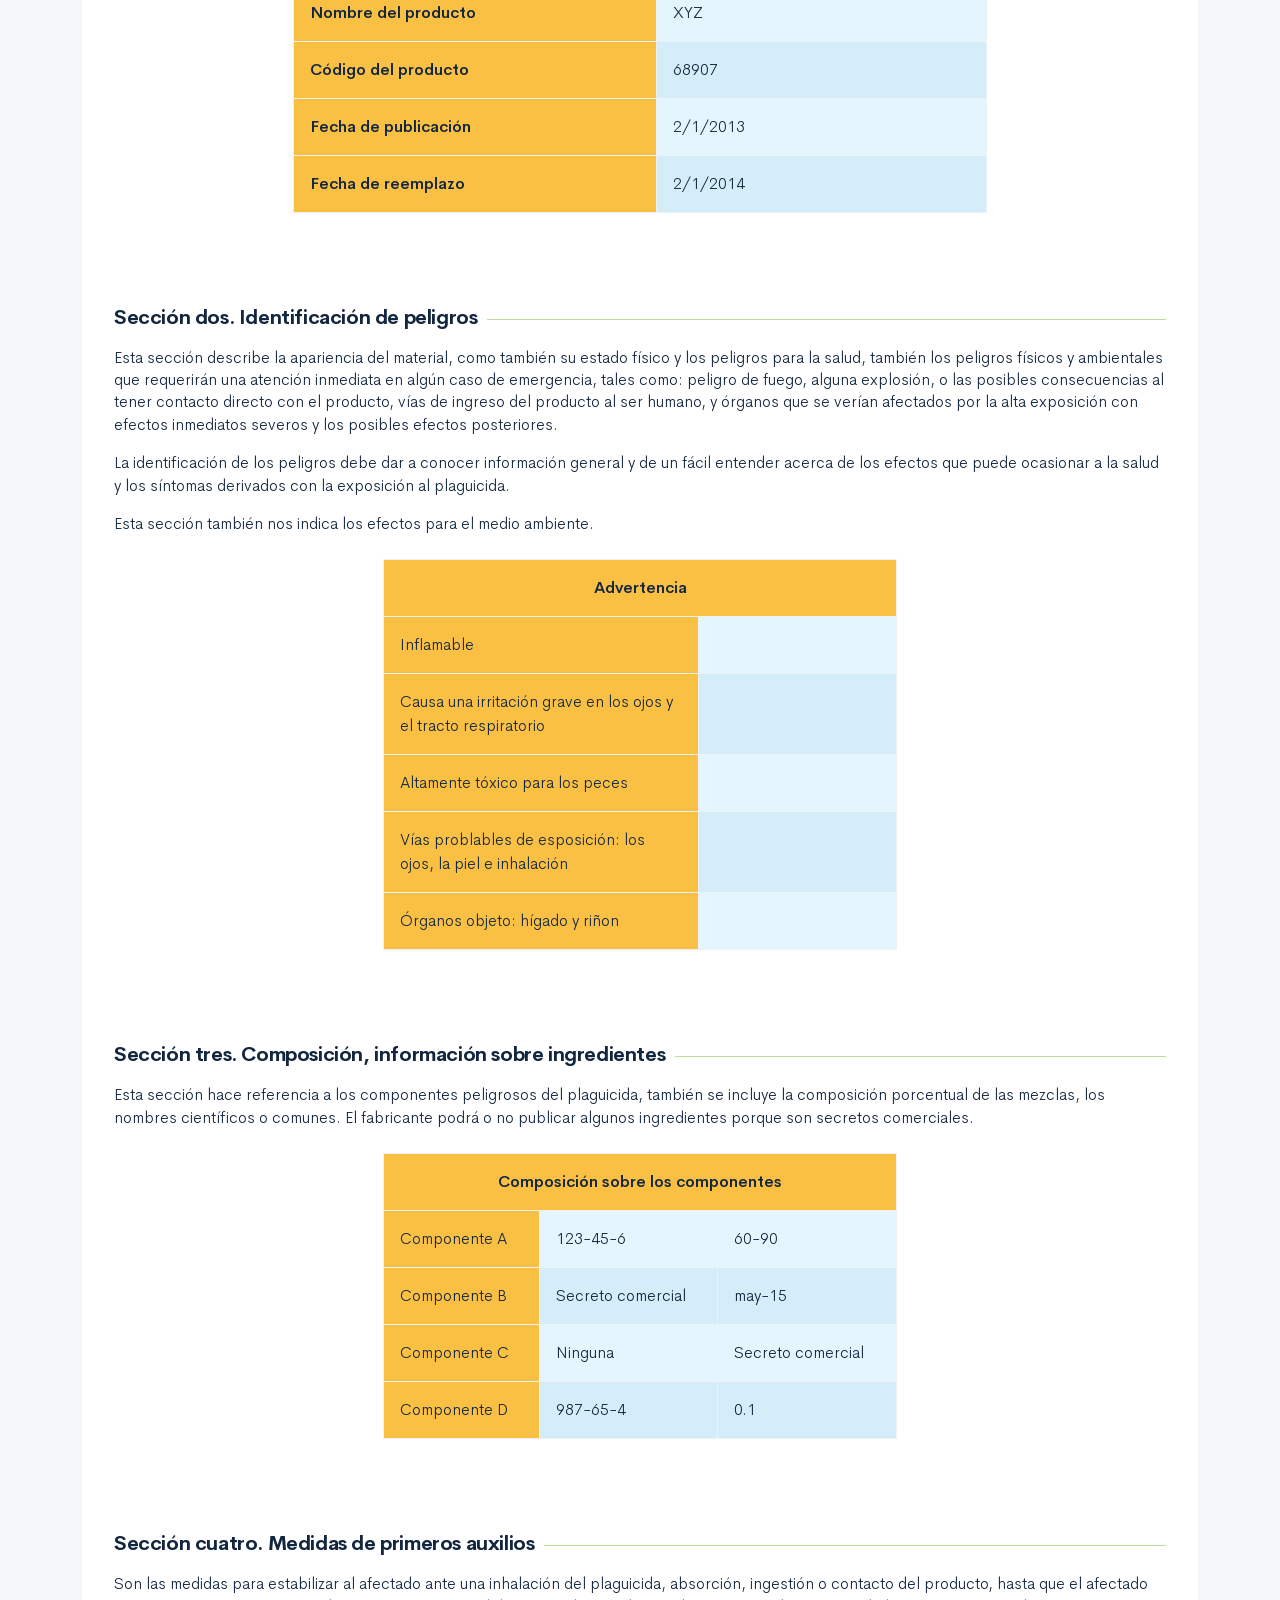
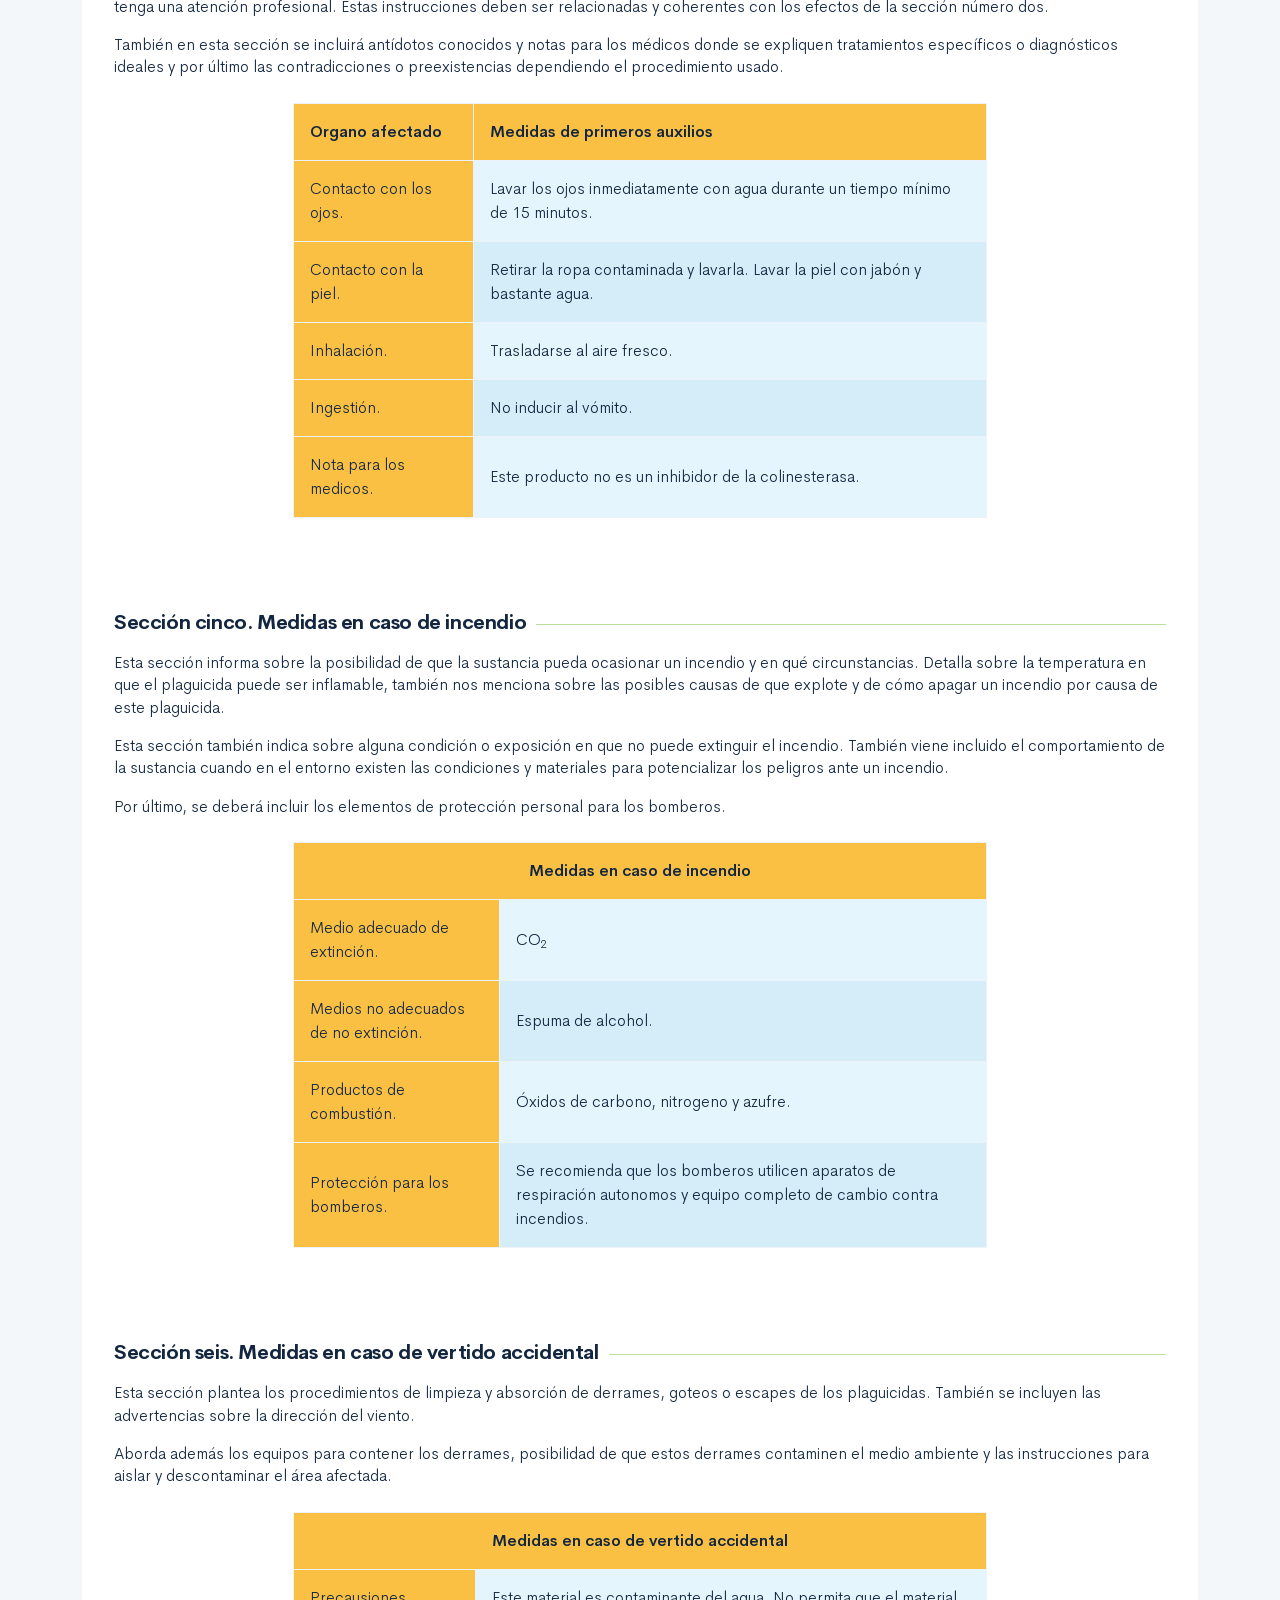
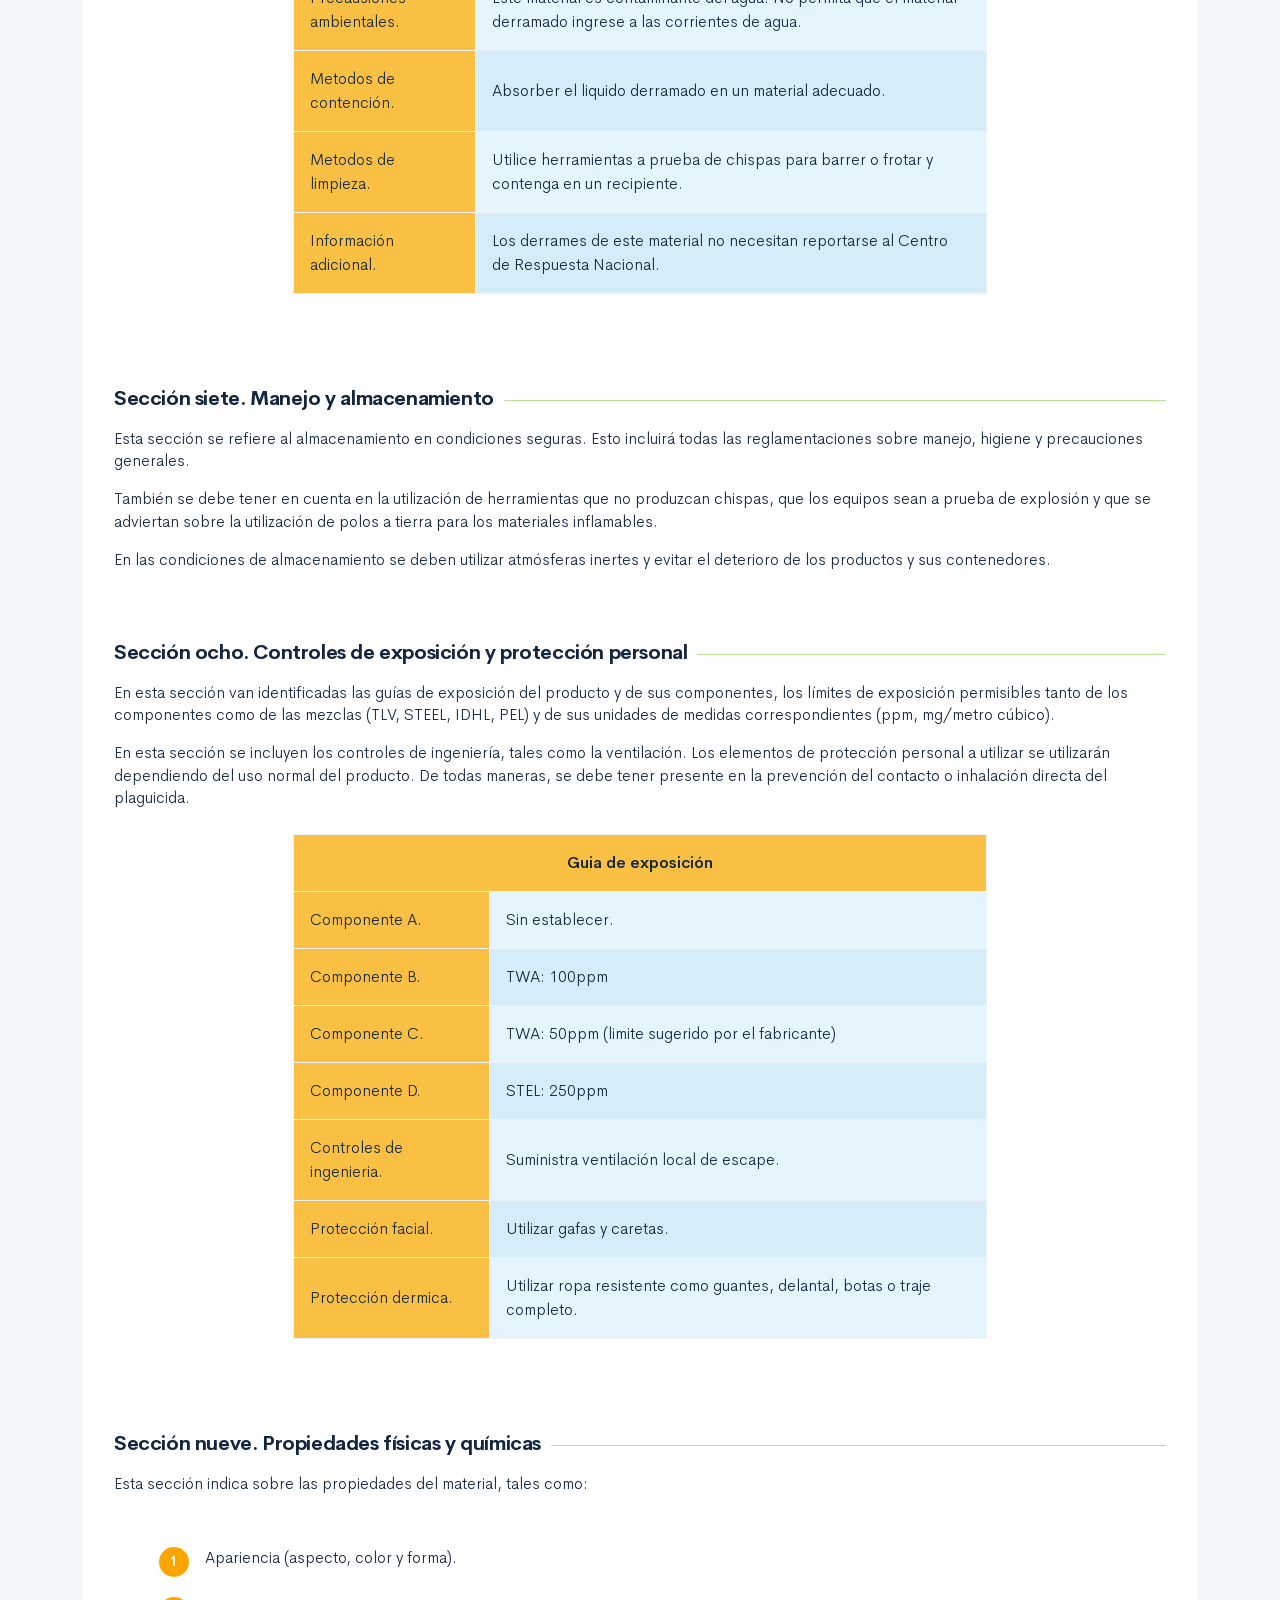
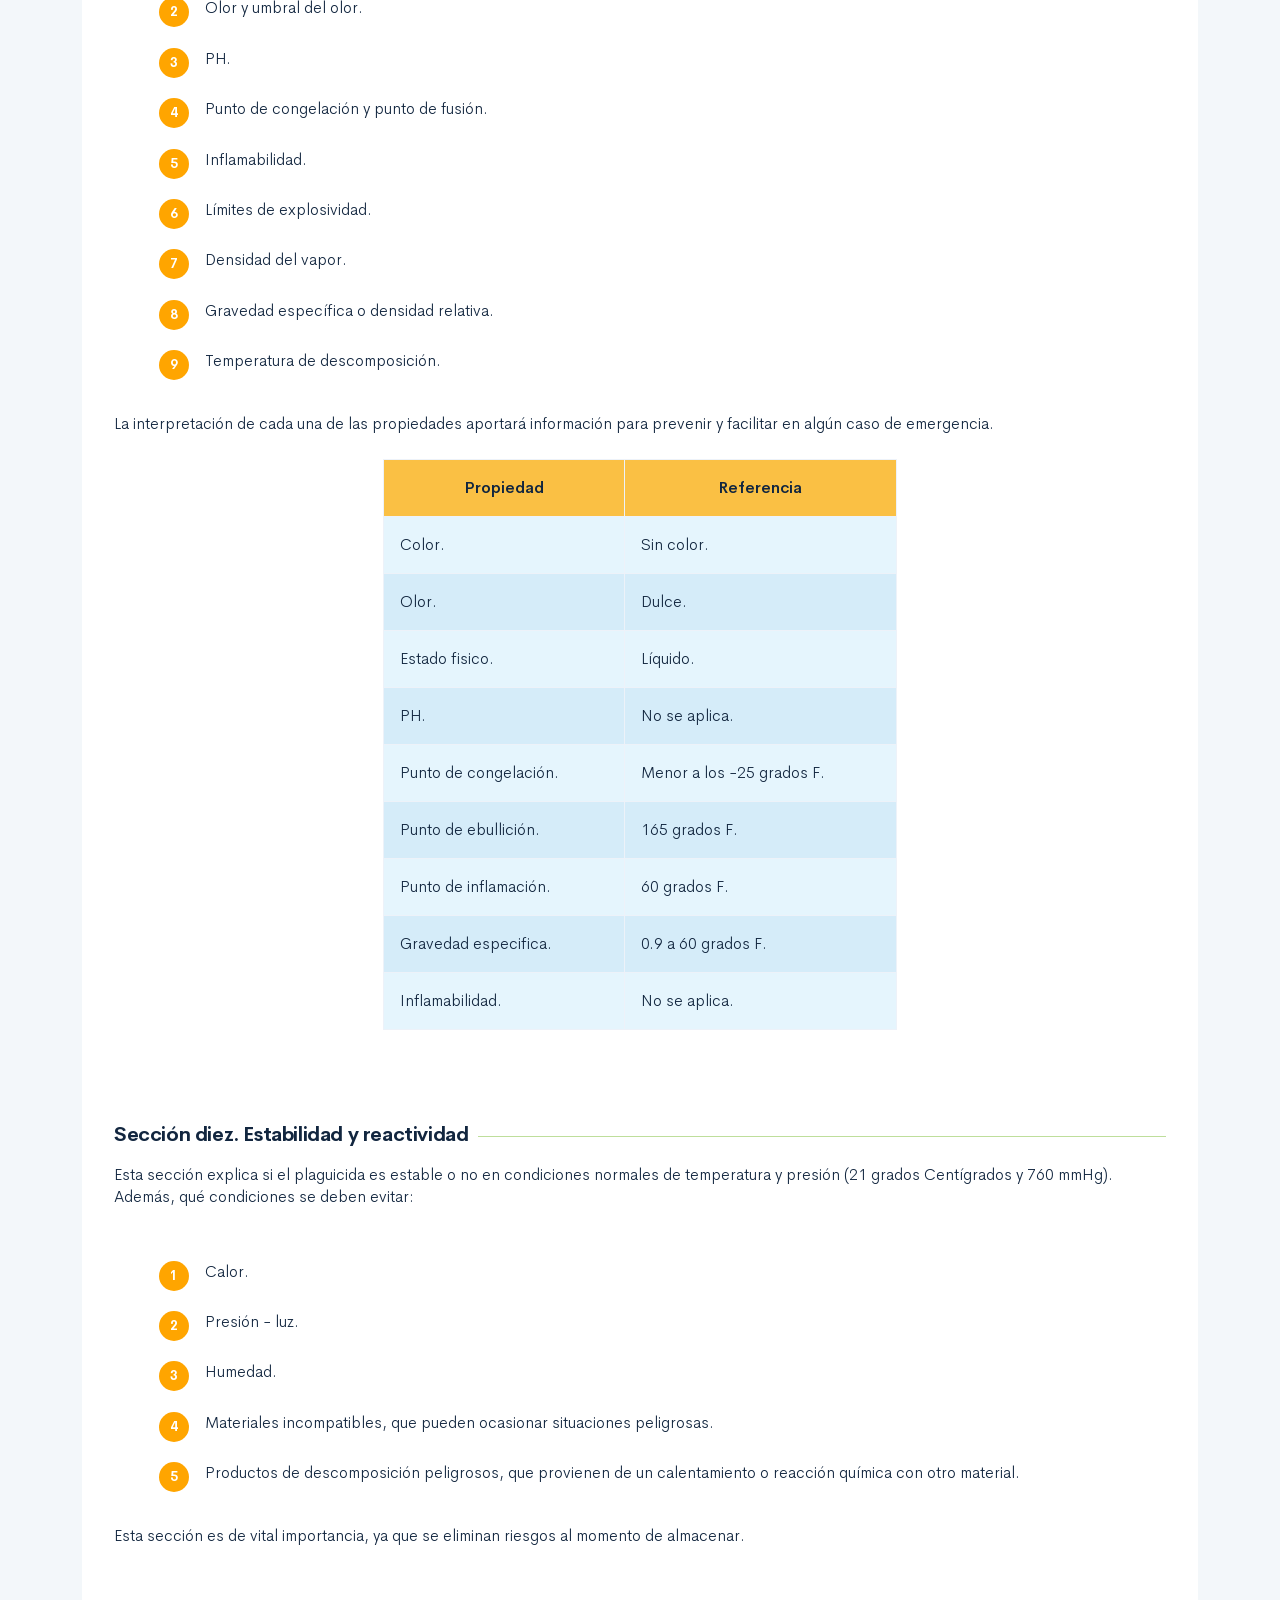
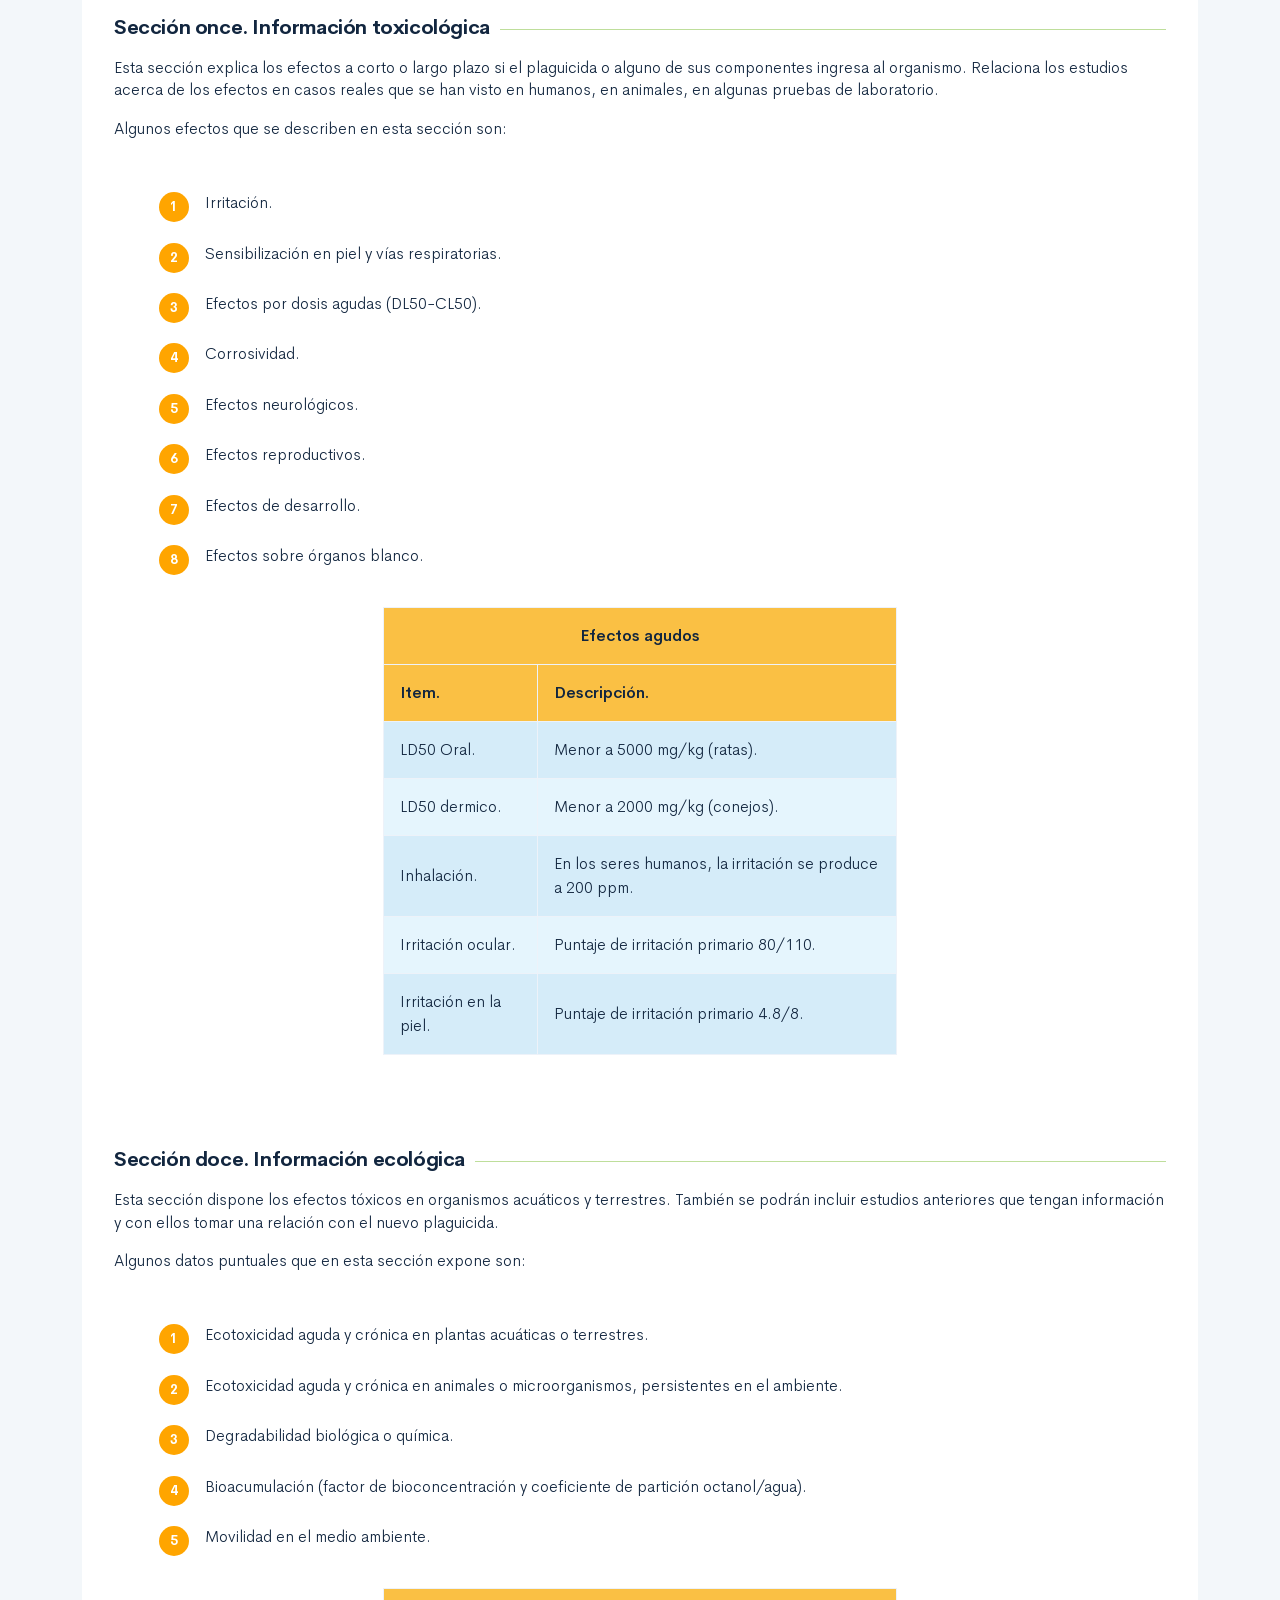
==== commit 3f0c226f: "Corrección 2 Ajus te de textos y Anexo_1." ====
--- a/public/material.html
+++ b/public/material.html
@@ -491,7 +491,7 @@
                                         </tr>
                                         <tr>
                                             <td class="table1">Ingestión.</td>
-                                            <td class="table3">No inducir al vomito.</td>
+                                            <td class="table3">No inducir al vómito.</td>
                                         </tr>
                                         <tr>
                                             <td class="table1">Nota para los medicos.</td>
@@ -524,7 +524,7 @@
                                         </tr>
                                         <tr>
                                             <td class="table1">Productos de combustión.</td>
-                                            <td class="table2">Oxidos de carbono, nitrogeno y azufre.</td>
+                                            <td class="table2">Óxidos de carbono, nitrogeno y azufre.</td>
                                         </tr>
                                         <tr>
                                             <td class="table1">Protección para los bomberos.</td>
@@ -560,7 +560,7 @@
                                         </tr>
                                         <tr>
                                             <td class="table1">Información adicional.</td>
-                                            <td class="table3">Los derrames de este material no necesitan reportarse al centro de respuesta nacional.</td>
+                                            <td class="table3">Los derrames de este material no necesitan reportarse al Centro de Respuesta Nacional.</td>
                                         </tr>
                                     </tbody>
                                 </table>
@@ -610,7 +610,7 @@
                                         </tr>
                                         <tr>
                                             <td class="table1">Protección dermica.</td>
-                                            <td class="table2">Utilizar ropa resistente. como guantes, delantal, botas o traje completo.</td>
+                                            <td class="table2">Utilizar ropa resistente como guantes, delantal, botas o traje completo.</td>
                                         </tr>
                                     </tbody>
                                 </table>
@@ -715,7 +715,7 @@
                                         </tr>
                                         <tr>
                                             <td class="table2">Estado fisico.</td>
-                                            <td class="table2">Liquido.</td>
+                                            <td class="table2">Líquido.</td>
                                         </tr>
                                         <tr>
                                             <td class="table3">PH.</td>
@@ -964,11 +964,11 @@
                                         </tr>
                                         <tr>
                                             <td class="table3">Ecotoxicidad.</td>
-                                            <td class="table3">Muy toxico para los peces.</td>
+                                            <td class="table3">Muy tóxico para los peces.</td>
                                         </tr>
                                         <tr>
                                             <td class="table2">Persistencia/degradación.</td>
-                                            <td class="table2">Se espera la degradación bajo condiciones aerobicas y anaerobicas.</td>
+                                            <td class="table2">Se espera la degradación bajo condiciones aeróbicas y anaeróbicas.</td>
                                         </tr>
                                         <tr>
                                             <td class="table3">Movilidad en el ambiente.</td>
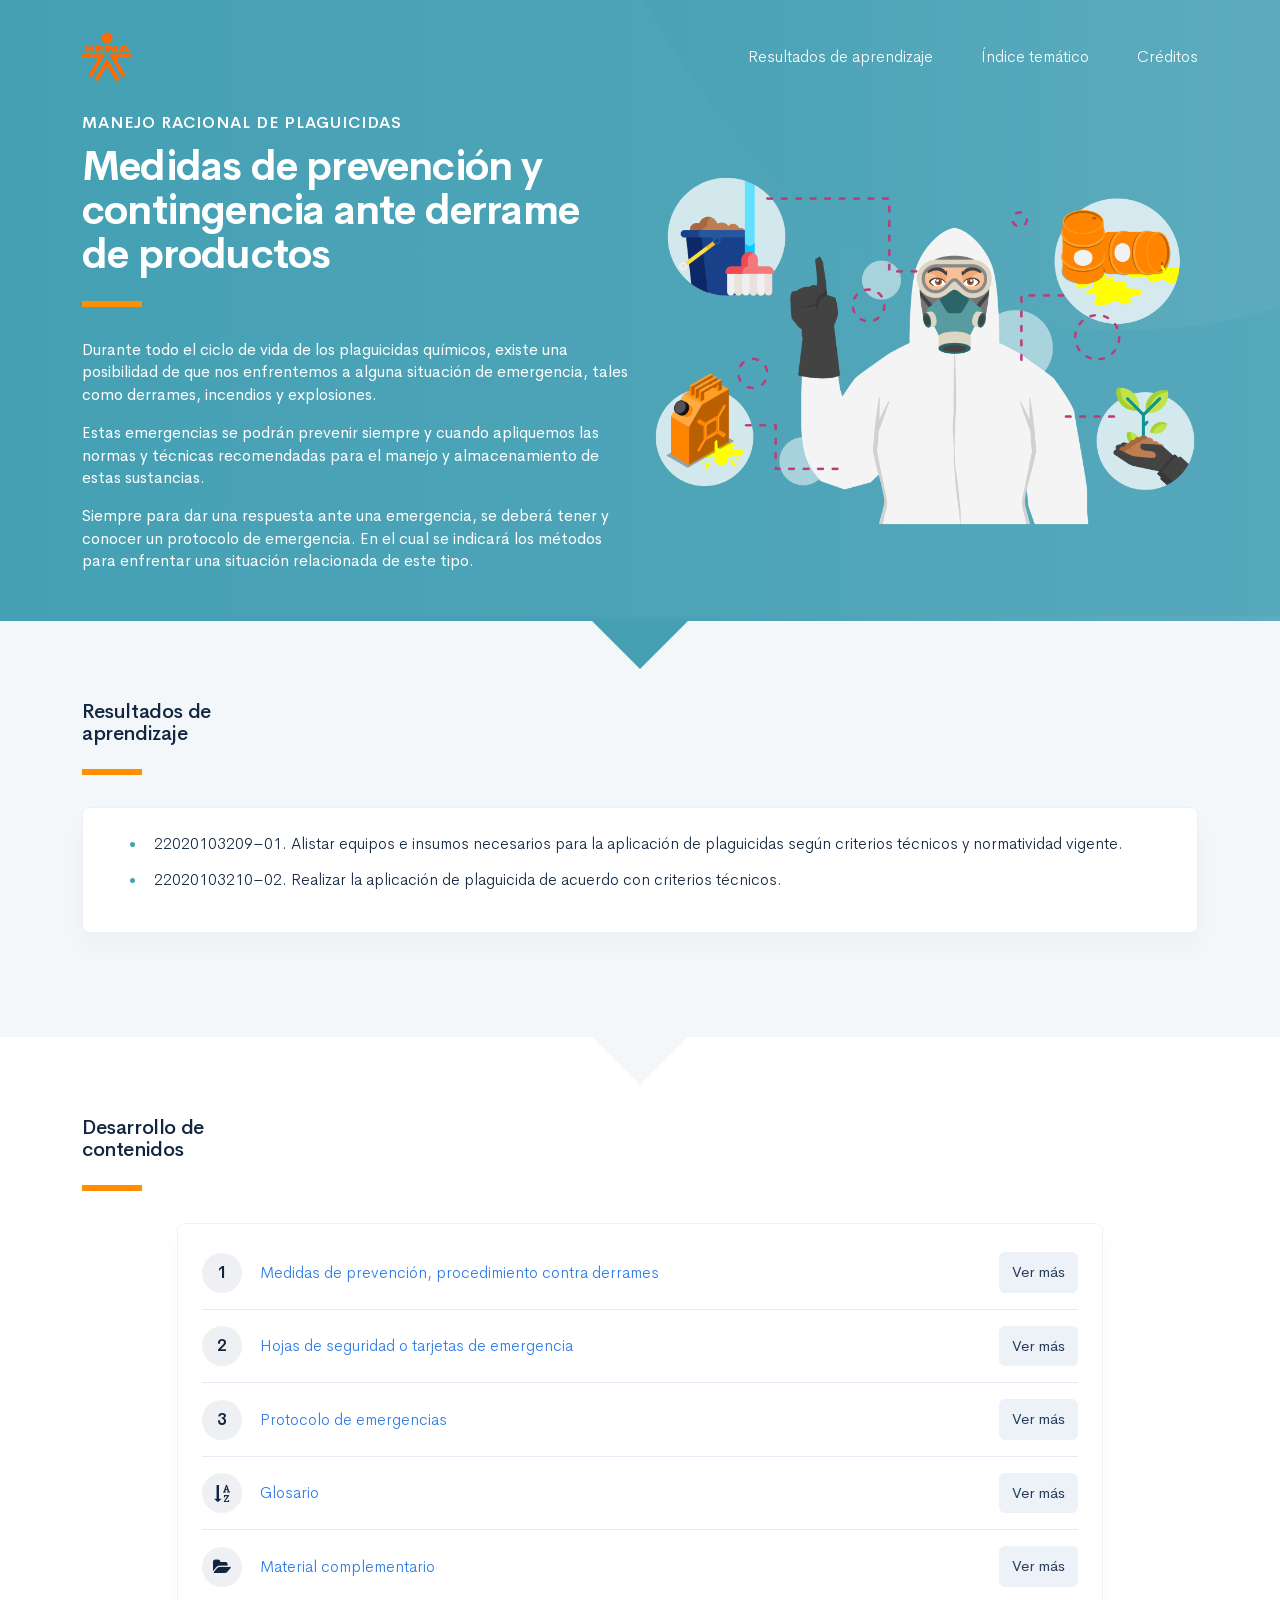
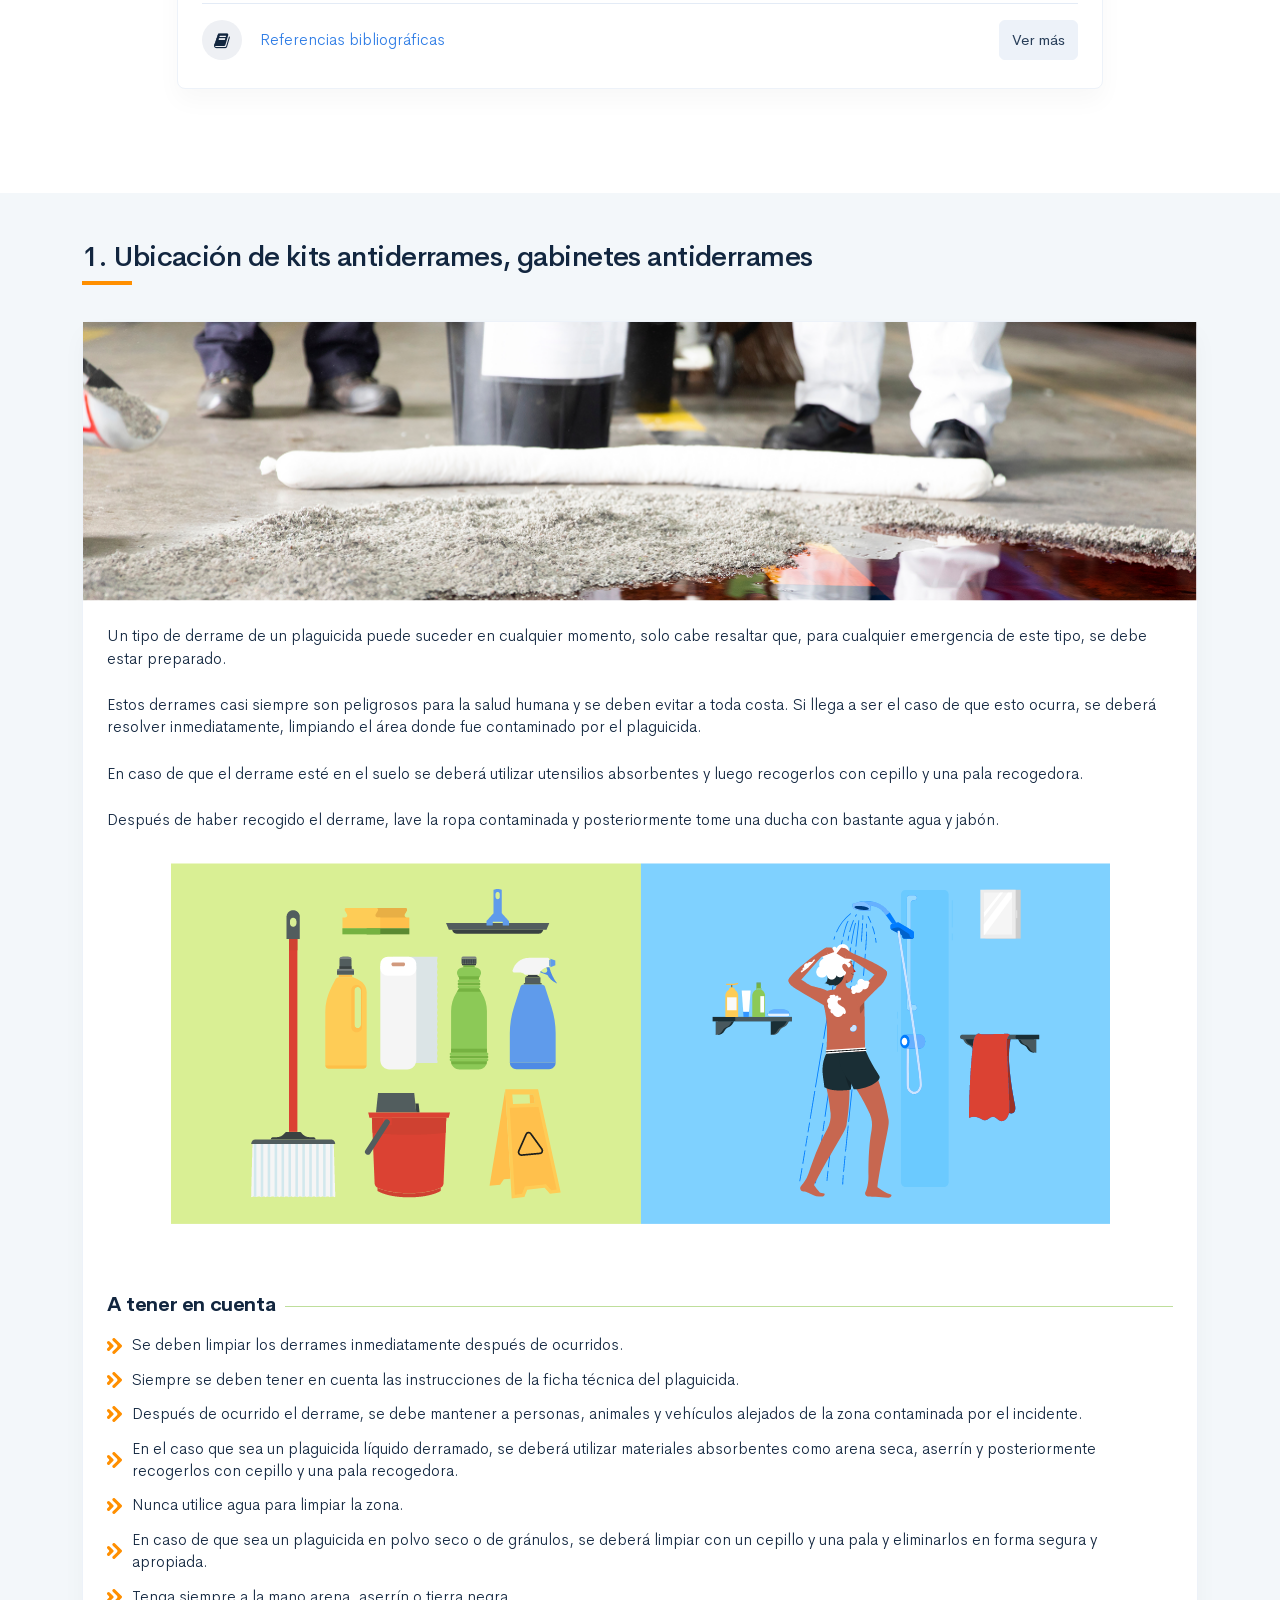
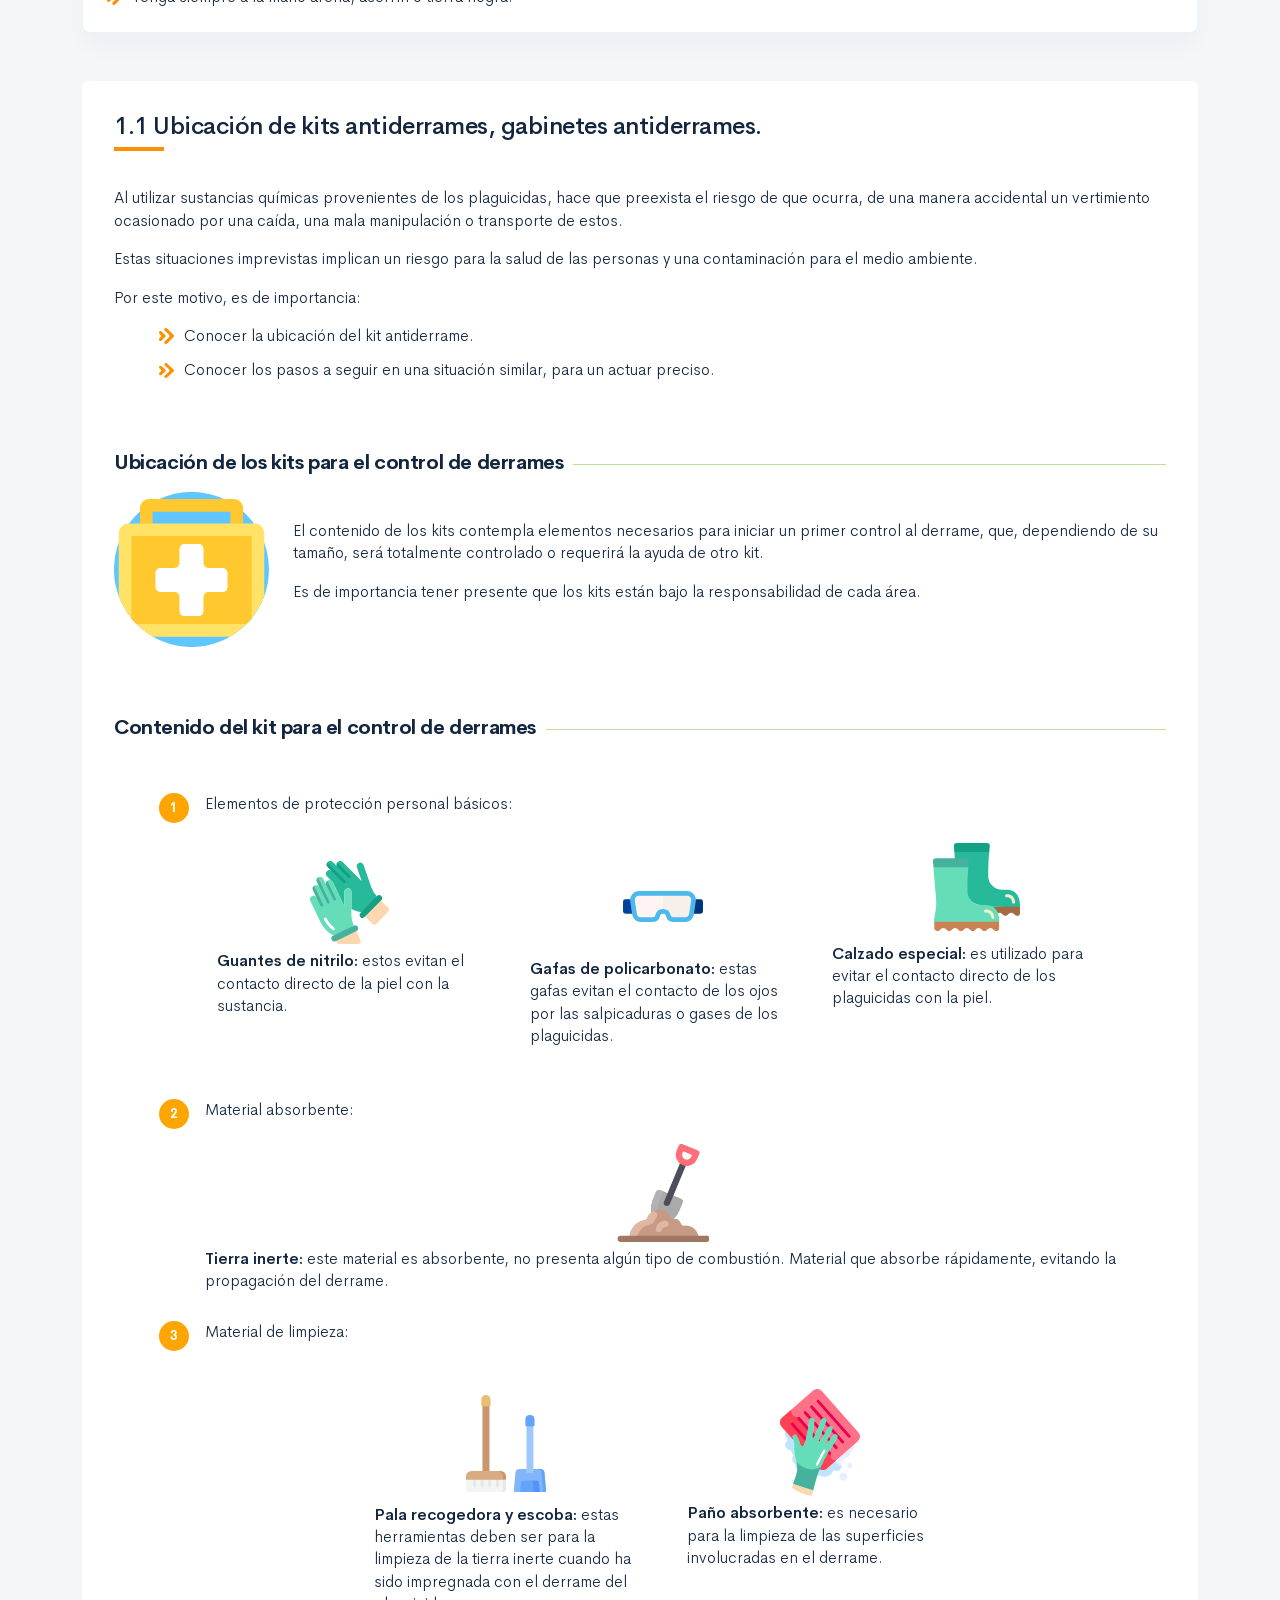
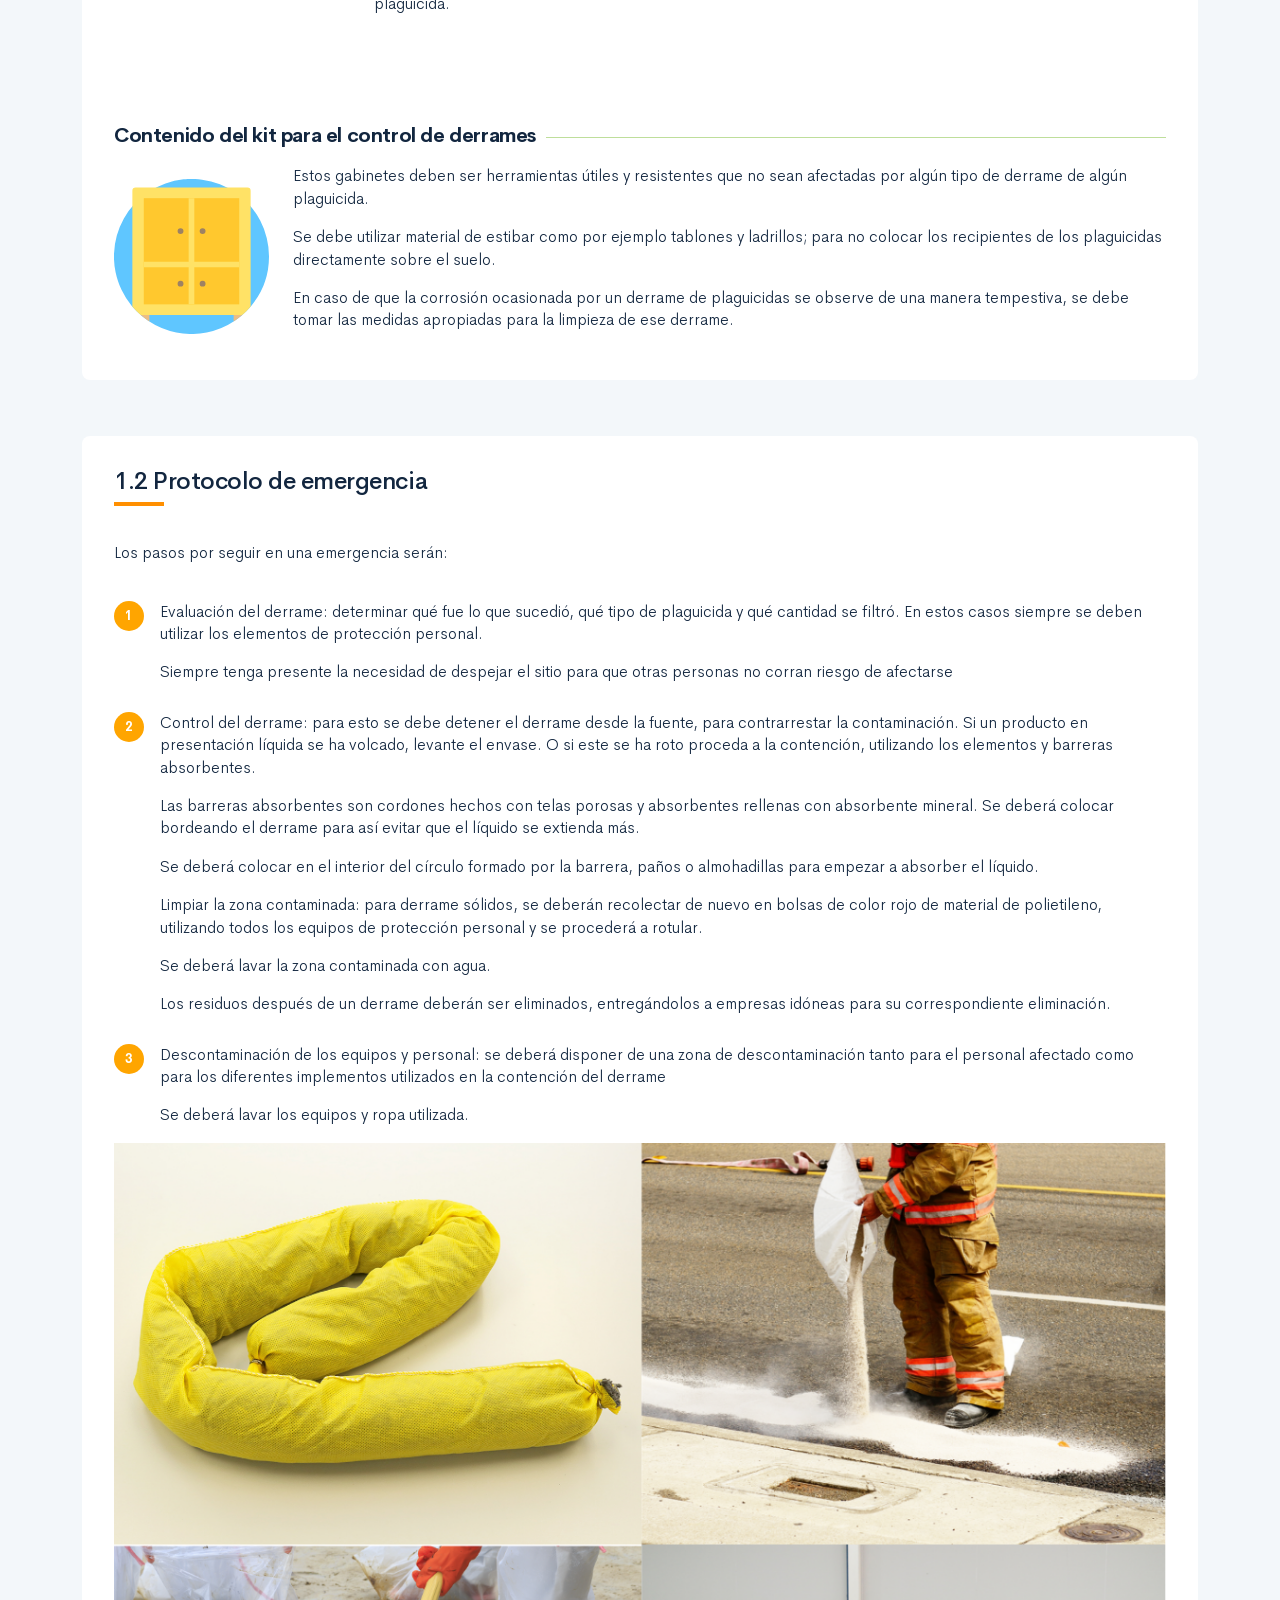
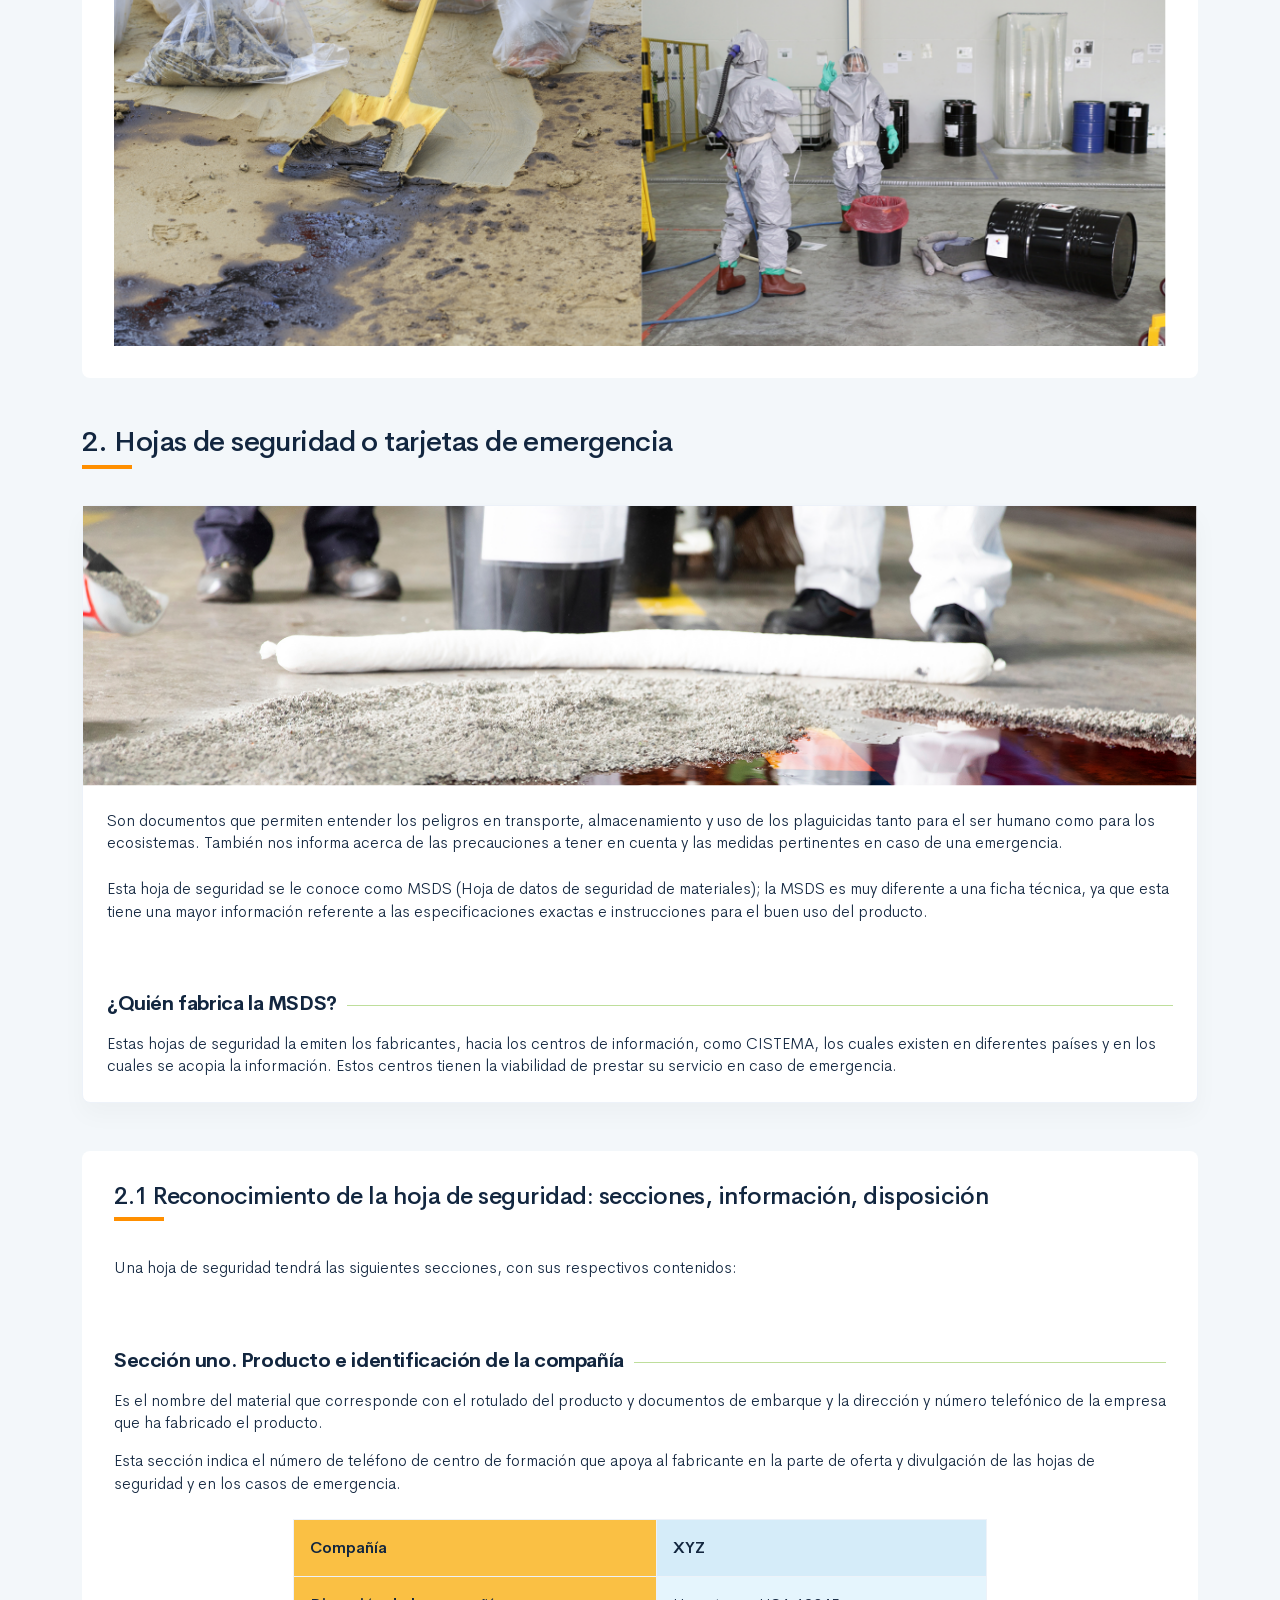
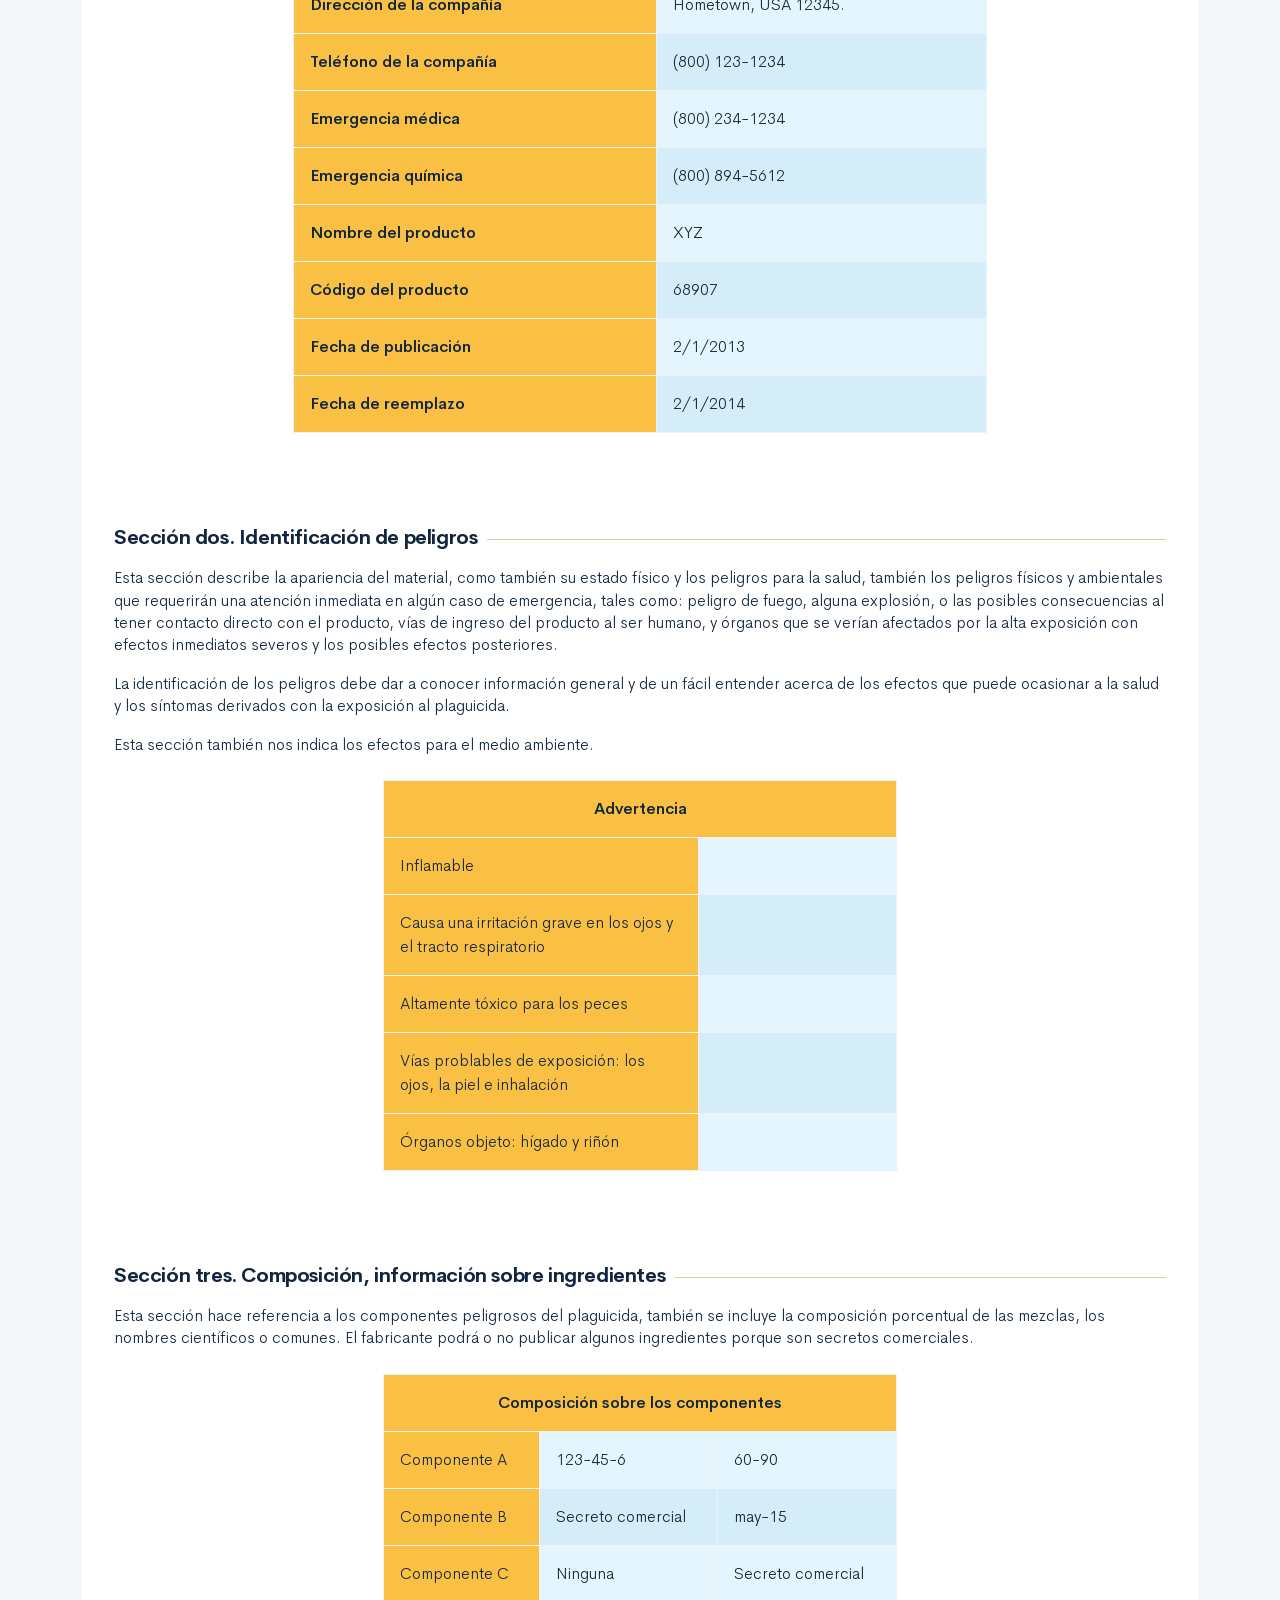
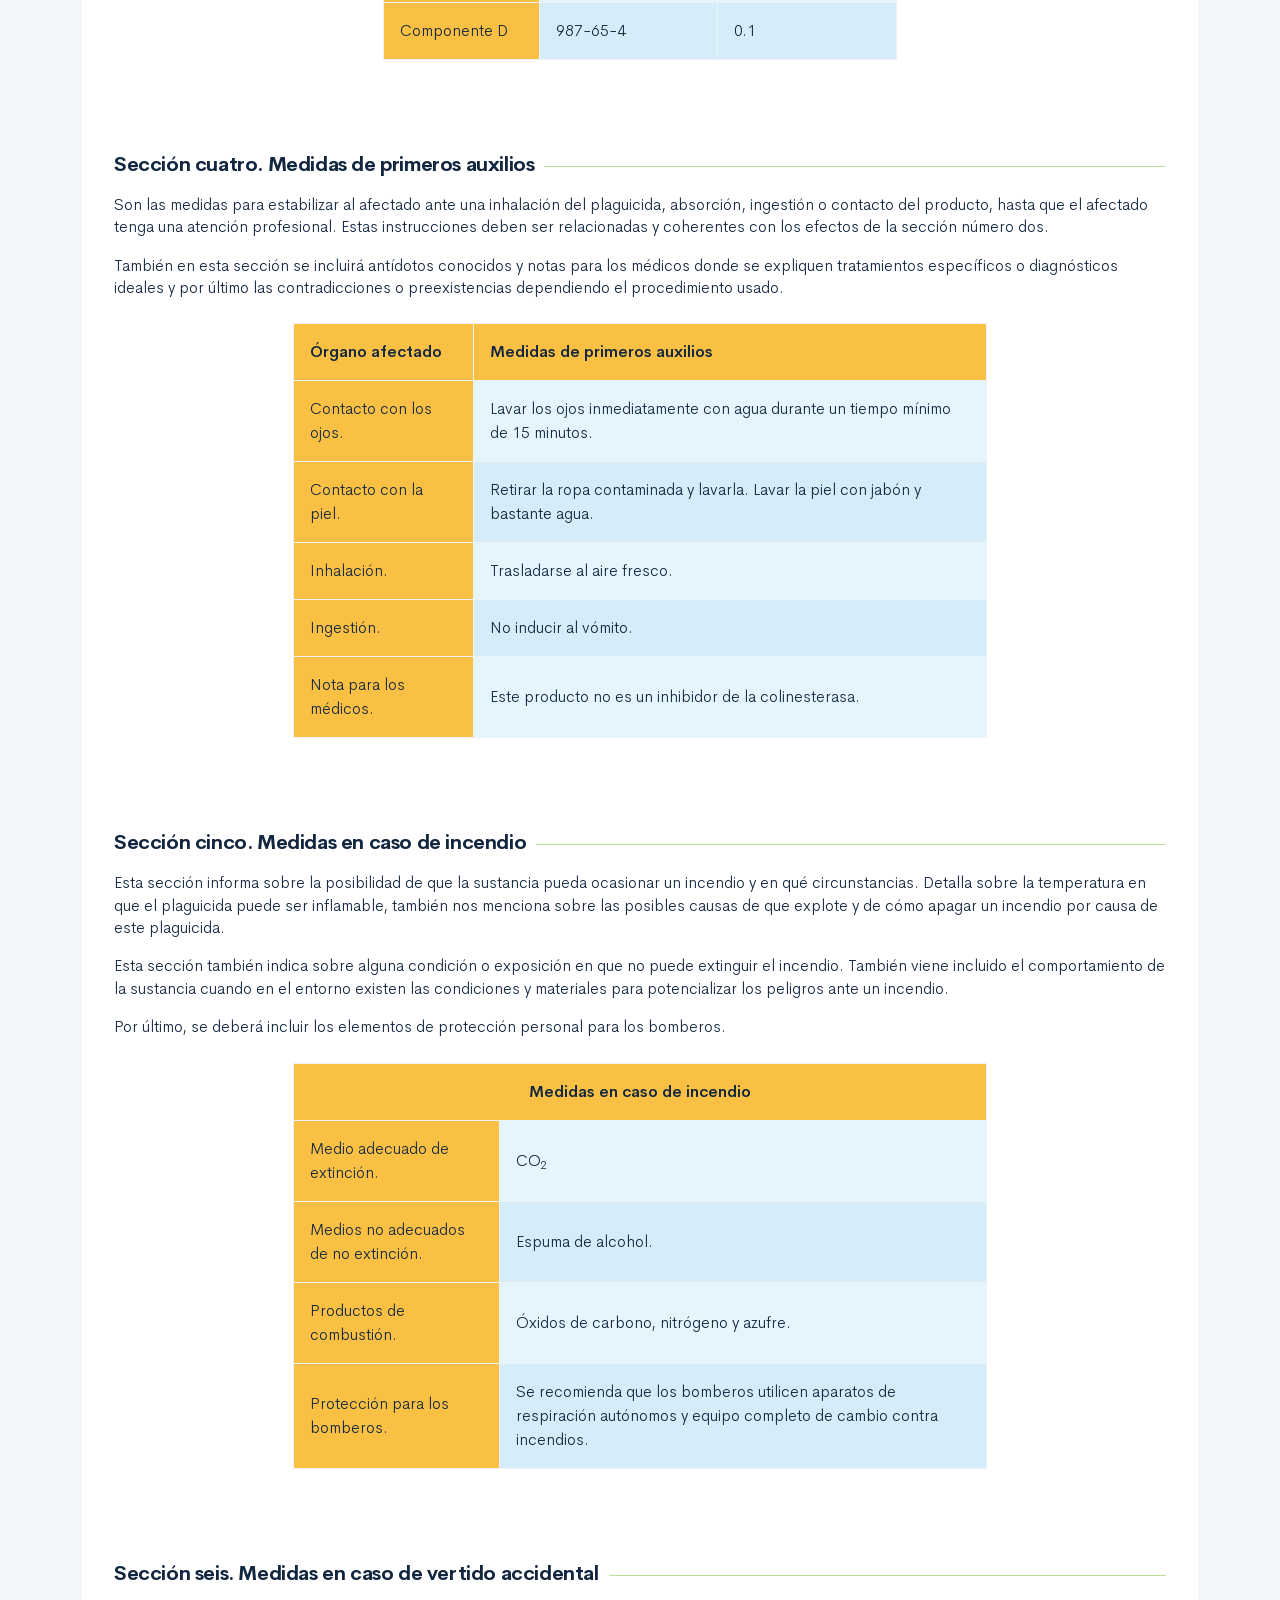
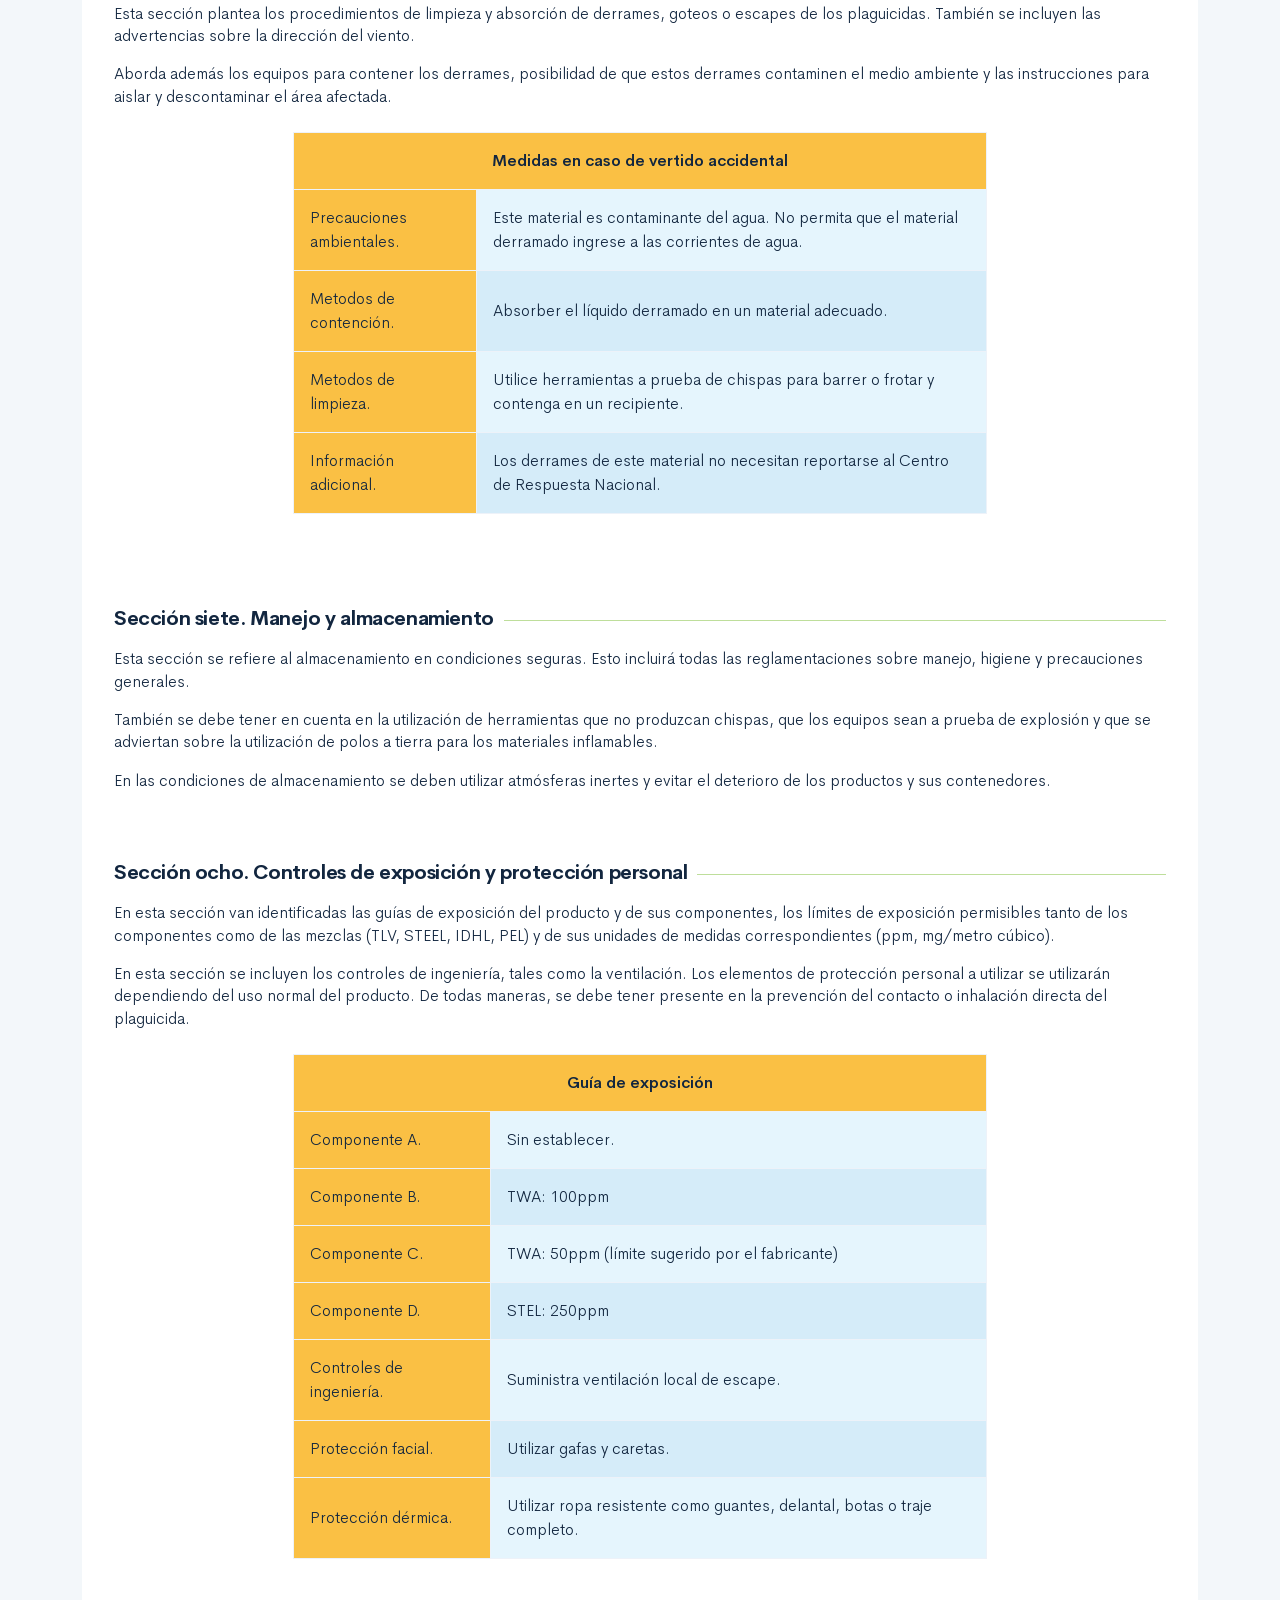
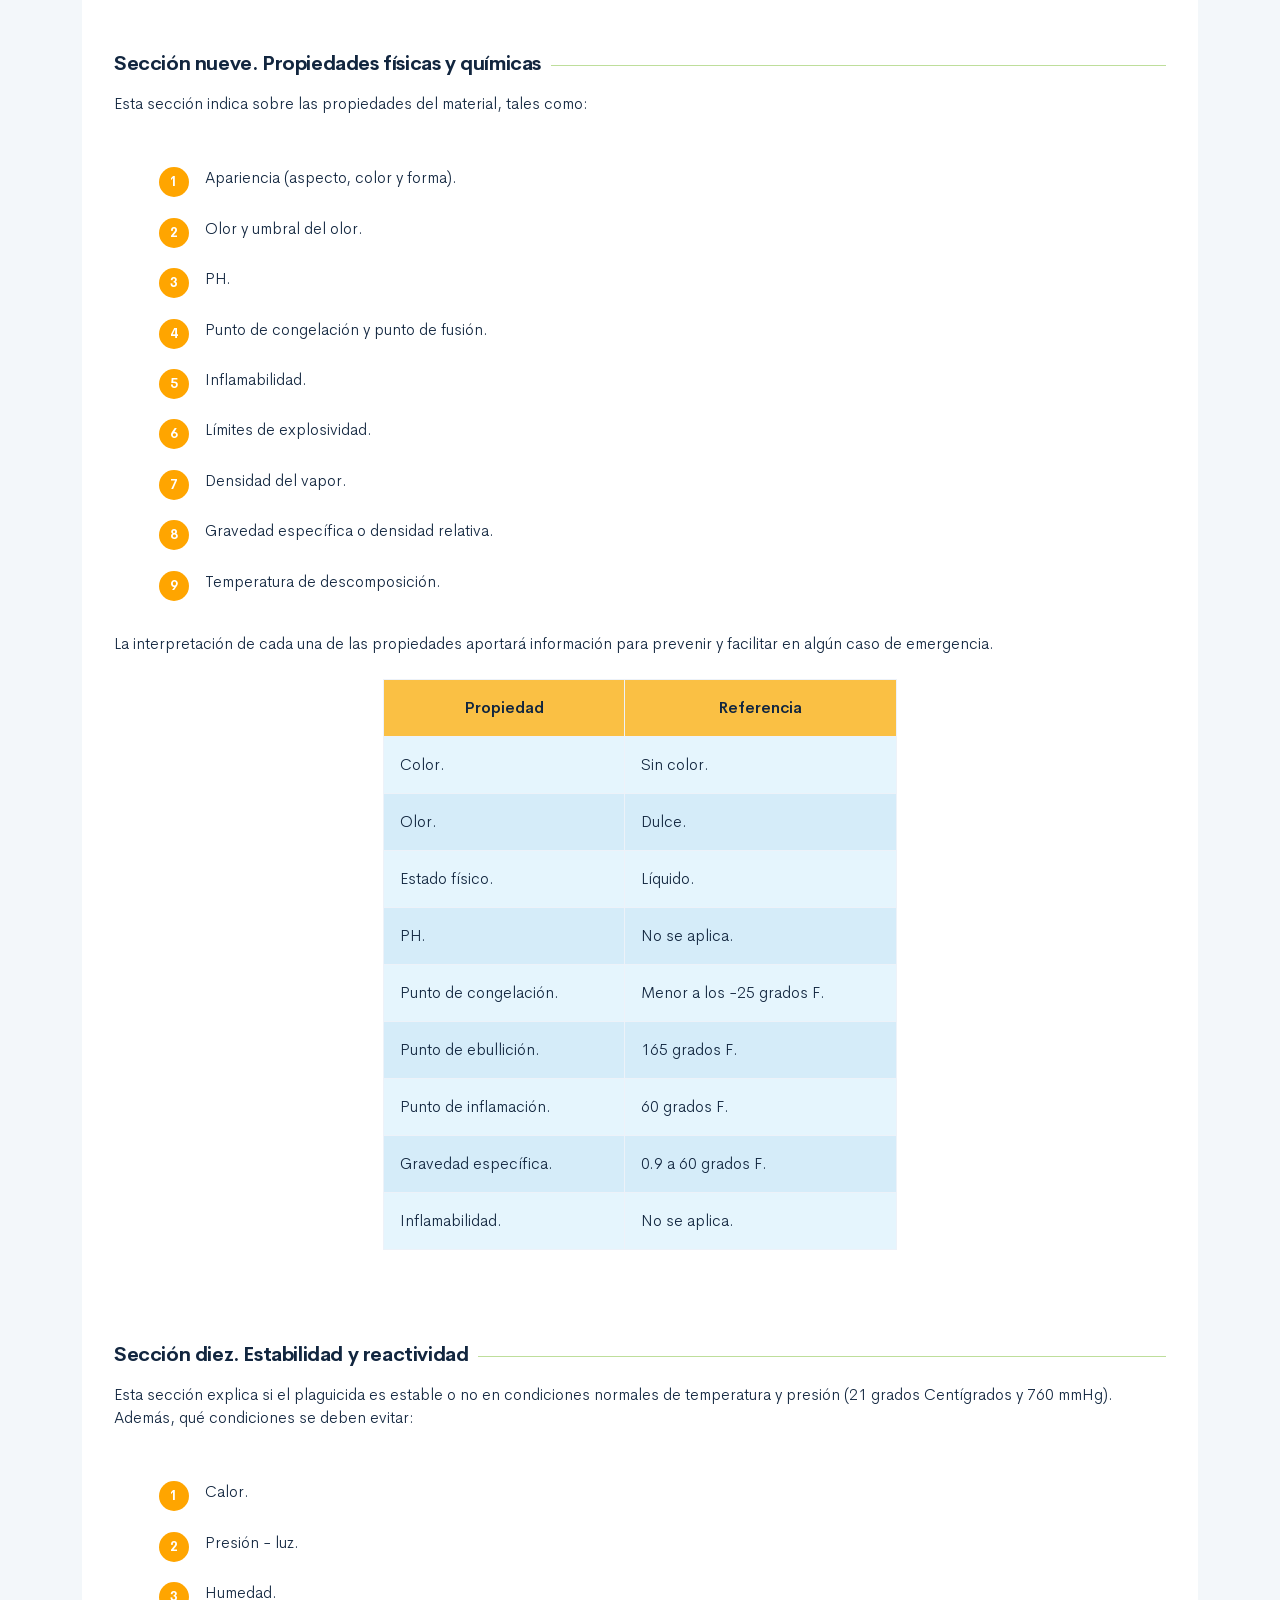
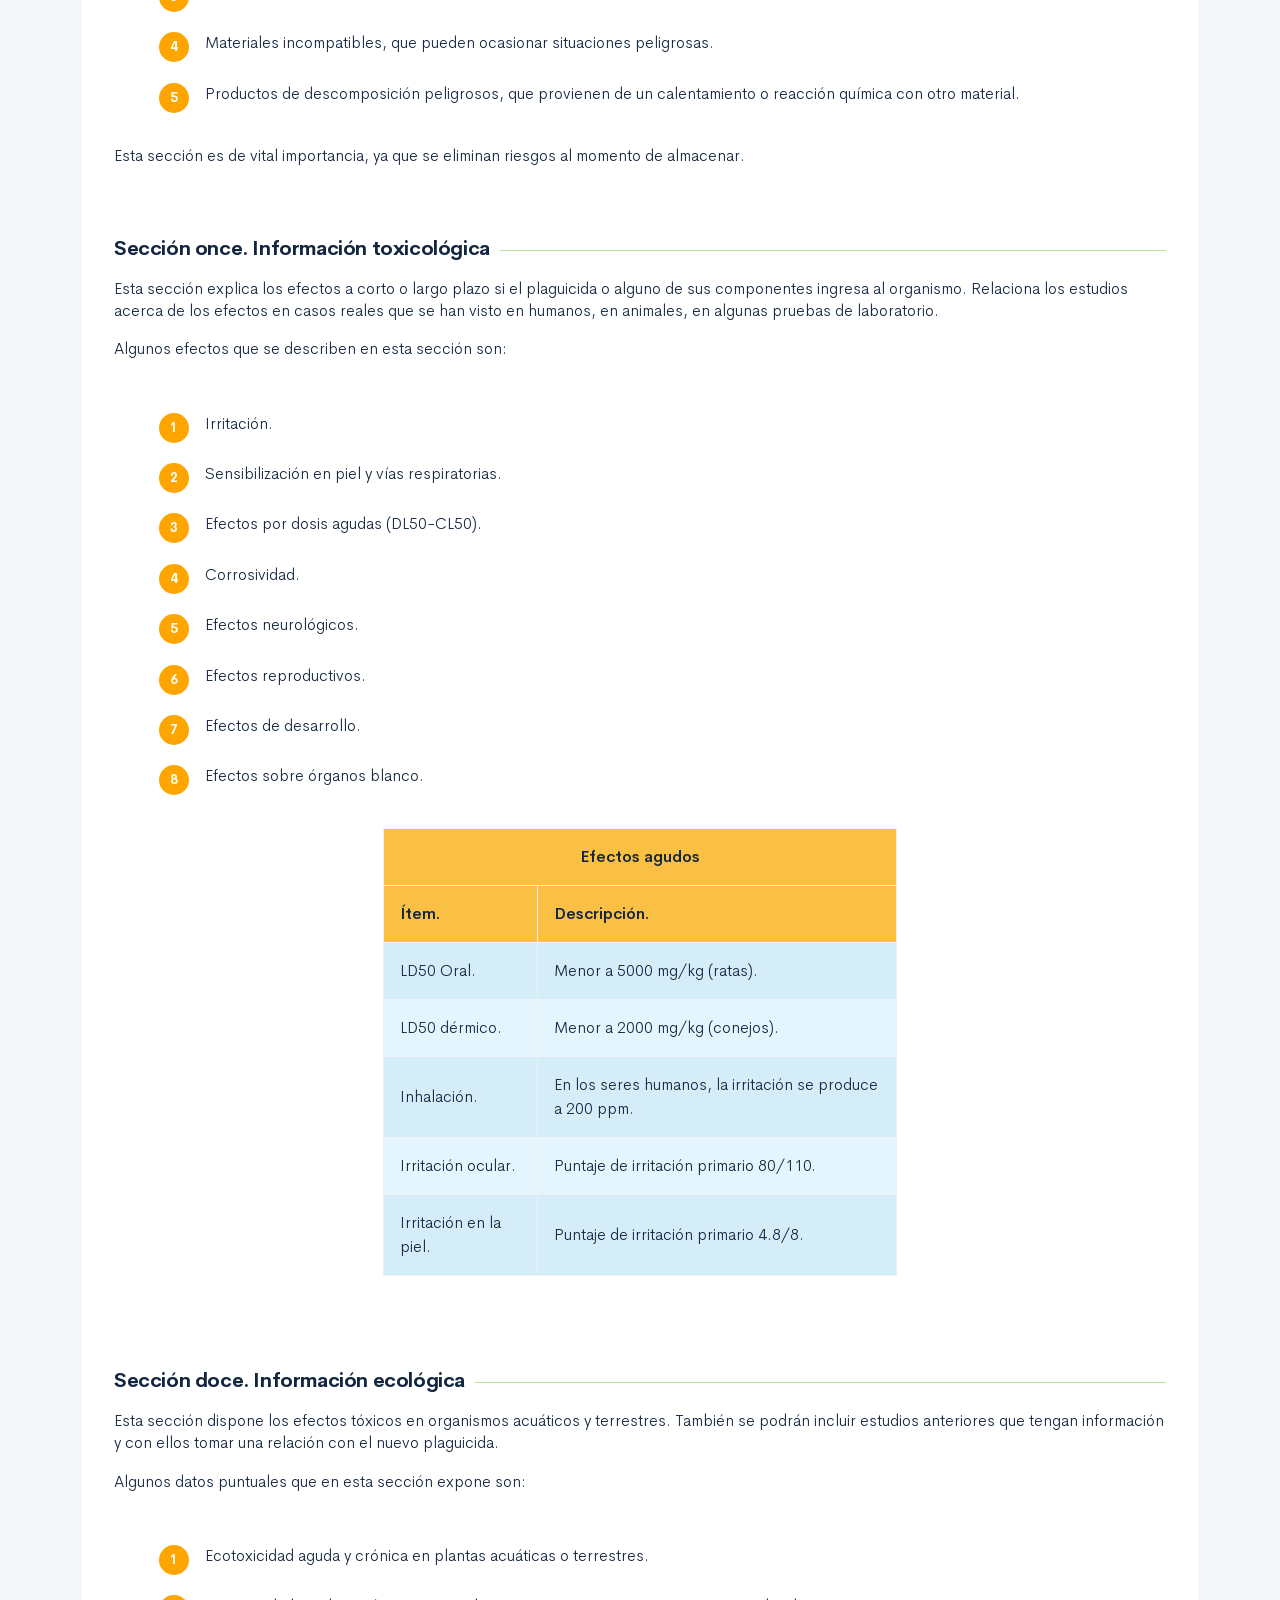
==== commit d1f22d81: "Ajustes // Contenido" ====
--- a/public/material.html
+++ b/public/material.html
@@ -54,8 +54,8 @@
                 <div class="card resultado-item">
                     <div class="card-body">
                         <ul class="bg-color-dark">
-                            <li><span>22020103209–07. Alistar equipos e insumos necesarios para la aplicación de plaguicidas según criterios técnicos y normatividad vigente.</span></li>
-                            <li><span>22020103210–08. Realizar la aplicación de plaguicida de acuerdo con criterios técnicos.</span></li>
+                            <li><span>22020103209–01. Alistar equipos e insumos necesarios para la aplicación de plaguicidas según criterios técnicos y normatividad vigente.</span></li>
+                            <li><span>22020103210–02. Realizar la aplicación de plaguicida de acuerdo con criterios técnicos.</span></li>
                         </ul>
                     </div>
                 </div>
@@ -75,8 +75,8 @@
                                             <div class="col-auto">
                                                 <div class="avatar avatar-sm"><span class="nav-tema-item__icon avatar-title font-size-lg bg-secondary-soft rounded-circle text-primary font-weight-bold">1</span></div>
                                             </div>
-                                            <div class="col ml-n2"><span class="nav-tema-item__titulo"> <a href="main.html#page/#tema-1/">Medidas de prevención, procedimiento contra derrames</a></span></div>
-                                            <div class="col-auto"> <a class="btn btn-light nav-tema-item__btn" href="main.html#page/#tema-1/">Ver más</a></div>
+                                            <div class="col ml-n2"><span class="nav-tema-item__titulo"> <a href="#tema-1">Medidas de prevención, procedimiento contra derrames</a></span></div>
+                                            <div class="col-auto"> <a class="btn btn-light nav-tema-item__btn" href="#tema-1">Ver más</a></div>
                                         </div>
                                     </li>
                                     <li class="list-group-item nav-tema-item">
@@ -84,8 +84,8 @@
                                             <div class="col-auto">
                                                 <div class="avatar avatar-sm"><span class="nav-tema-item__icon avatar-title font-size-lg bg-secondary-soft rounded-circle text-primary font-weight-bold">2</span></div>
                                             </div>
-                                            <div class="col ml-n2"><span class="nav-tema-item__titulo"> <a href="main.html#page/#tema-2/">Hojas de seguridad o tarjetas de emergencia</a></span></div>
-                                            <div class="col-auto"> <a class="btn btn-light nav-tema-item__btn" href="main.html#page/#tema-2/">Ver más</a></div>
+                                            <div class="col ml-n2"><span class="nav-tema-item__titulo"> <a href="#tema-2">Hojas de seguridad o tarjetas de emergencia</a></span></div>
+                                            <div class="col-auto"> <a class="btn btn-light nav-tema-item__btn" href="#tema-2">Ver más</a></div>
                                         </div>
                                     </li>
                                     <li class="list-group-item nav-tema-item">
@@ -93,8 +93,35 @@
                                             <div class="col-auto">
                                                 <div class="avatar avatar-sm"><span class="nav-tema-item__icon avatar-title font-size-lg bg-secondary-soft rounded-circle text-primary font-weight-bold">3</span></div>
                                             </div>
-                                            <div class="col ml-n2"><span class="nav-tema-item__titulo"> <a href="main.html#page/#tema-3/">Protocolo de emergencias</a></span></div>
-                                            <div class="col-auto"> <a class="btn btn-light nav-tema-item__btn" href="main.html#page/#tema-3/">Ver más</a></div>
+                                            <div class="col ml-n2"><span class="nav-tema-item__titulo"> <a href="#tema-3">Protocolo de emergencias</a></span></div>
+                                            <div class="col-auto"> <a class="btn btn-light nav-tema-item__btn" href="#tema-3">Ver más</a></div>
+                                        </div>
+                                    </li>
+                                    <li class="list-group-item nav-tema-item">
+                                        <div class="row align-items-center">
+                                            <div class="col-auto">
+                                                <div class="avatar avatar-sm"><span class="nav-tema-item__icon avatar-title font-size-lg bg-secondary-soft rounded-circle text-primary font-weight-bold"> <i class="fa fa-sort-alpha-asc"></i></span></div>
+                                            </div>
+                                            <div class="col ml-n2"><span class="nav-tema-item__titulo"> <a href="#glosario">Glosario</a></span></div>
+                                            <div class="col-auto"> <a class="btn btn-light nav-tema-item__btn" href="#glosario">Ver más</a></div>
+                                        </div>
+                                    </li>
+                                    <li class="list-group-item nav-tema-item">
+                                        <div class="row align-items-center">
+                                            <div class="col-auto">
+                                                <div class="avatar avatar-sm"><span class="nav-tema-item__icon avatar-title font-size-lg bg-secondary-soft rounded-circle text-primary font-weight-bold"> <i class="fa fa-folder-open"></i></span></div>
+                                            </div>
+                                            <div class="col ml-n2"><span class="nav-tema-item__titulo"> <a href="#anexos">Material complementario</a></span></div>
+                                            <div class="col-auto"> <a class="btn btn-light nav-tema-item__btn" href="#anexos">Ver más</a></div>
+                                        </div>
+                                    </li>
+                                    <li class="list-group-item nav-tema-item">
+                                        <div class="row align-items-center">
+                                            <div class="col-auto">
+                                                <div class="avatar avatar-sm"><span class="nav-tema-item__icon avatar-title font-size-lg bg-secondary-soft rounded-circle text-primary font-weight-bold"> <i class="fa fa-book"></i></span></div>
+                                            </div>
+                                            <div class="col ml-n2"><span class="nav-tema-item__titulo"> <a href="#referencias">Referencias bibliográficas</a></span></div>
+                                            <div class="col-auto"> <a class="btn btn-light nav-tema-item__btn" href="#referencias">Ver más</a></div>
                                         </div>
                                     </li>
                                 </ul>
@@ -108,7 +135,7 @@
             <div id="tema-1">
                 <div class="container" id="alistamiento">
                     <div class="header-ecored">
-                        <h1>1. Alistamiento de recursos</h1>
+                        <h1>1. Ubicación de kits antiderrames, gabinetes antiderrames</h1>
                     </div>
                     <div class="card"><img class="img-fluid" src="assets/images/pages/img1.png" style="max-width: 100%">
                         <div class="card-body">
@@ -181,7 +208,7 @@
                     </div><br id="ubicacion">
                     <div class="jumbotron bg-white">
                         <div class="header-ecored mt-0">
-                            <h2>1.1 - Ubicación de kits antiderrames, gabinetes antiderrames.</h2>
+                            <h2>1.1 Ubicación de kits antiderrames, gabinetes antiderrames.</h2>
                         </div>
                         <p>Al utilizar sustancias químicas provenientes de los plaguicidas, hace que preexista el riesgo de que ocurra, de una manera accidental un vertimiento ocasionado por una caída, una mala manipulación o transporte de estos.</p>
                         <p>Estas situaciones imprevistas implican un riesgo para la salud de las personas y una contaminación para el medio ambiente.</p>
@@ -284,7 +311,7 @@
                     </div><br id="protocolo">
                     <div class="jumbotron bg-white">
                         <div class="header-ecored mt-0">
-                            <h2>1.2 - Protocolo de emergencia</h2>
+                            <h2>1.2 Protocolo de emergencia</h2>
                         </div>
                         <p>Los pasos por seguir en una emergencia serán:</p>
                         <div class="list align-items-start mt-5">
@@ -340,7 +367,7 @@
                     </div><br id="reconocimiento">
                     <div class="jumbotron bg-white">
                         <div class="header-ecored mt-0">
-                            <h2>2.1 - Reconocimiento de la hoja de seguridad: secciones, información, disposición</h2>
+                            <h2>2.1 Reconocimiento de la hoja de seguridad: secciones, información, disposición</h2>
                         </div>
                         <p>Una hoja de seguridad tendrá las siguientes secciones, con sus respectivos contenidos:</p>
                         <div class="sub-line">
@@ -418,11 +445,11 @@
                                             <td class="table2"></td>
                                         </tr>
                                         <tr>
-                                            <td class="table1">Vías problables de esposición: los ojos, la piel e inhalación</td>
+                                            <td class="table1">Vías problables de exposición: los ojos, la piel e inhalación</td>
                                             <td class="table3"></td>
                                         </tr>
                                         <tr>
-                                            <td class="table1">Órganos objeto: hígado y riñon</td>
+                                            <td class="table1">Órganos objeto: hígado y riñón</td>
                                             <td class="table2"></td>
                                         </tr>
                                     </tbody>
@@ -474,7 +501,7 @@
                                 <table class="table table-bordered table-striped">
                                     <tbody>
                                         <tr>
-                                            <td class="table1"><b>Organo afectado</b></td>
+                                            <td class="table1"><b>Órgano afectado</b></td>
                                             <td class="table1"><b>Medidas de primeros auxilios</b></td>
                                         </tr>
                                         <tr>
@@ -494,7 +521,7 @@
                                             <td class="table3">No inducir al vómito.</td>
                                         </tr>
                                         <tr>
-                                            <td class="table1">Nota para los medicos.</td>
+                                            <td class="table1">Nota para los médicos.</td>
                                             <td class="table2">Este producto no es un inhibidor de la colinesterasa.</td>
                                         </tr>
                                     </tbody>
@@ -524,11 +551,11 @@
                                         </tr>
                                         <tr>
                                             <td class="table1">Productos de combustión.</td>
-                                            <td class="table2">Óxidos de carbono, nitrogeno y azufre.</td>
+                                            <td class="table2">Óxidos de carbono, nitrógeno y azufre.</td>
                                         </tr>
                                         <tr>
                                             <td class="table1">Protección para los bomberos.</td>
-                                            <td class="table3">Se recomienda que los bomberos utilicen aparatos de respiración autonomos y equipo completo de cambio contra incendios.</td>
+                                            <td class="table3">Se recomienda que los bomberos utilicen aparatos de respiración autónomos y equipo completo de cambio contra incendios.</td>
                                         </tr>
                                     </tbody>
                                 </table>
@@ -547,12 +574,12 @@
                                             <td class="table1 text-center" colspan="2"><b>Medidas en caso de vertido accidental</b></td>
                                         </tr>
                                         <tr>
-                                            <td class="table1">Precausiones ambientales.</td>
+                                            <td class="table1">Precauciones ambientales.</td>
                                             <td class="table2">Este material es contaminante del agua. No permita que el material derramado ingrese a las corrientes de agua.</td>
                                         </tr>
                                         <tr>
                                             <td class="table1">Metodos de contención.</td>
-                                            <td class="table3">Absorber el liquido derramado en un material adecuado.</td>
+                                            <td class="table3">Absorber el líquido derramado en un material adecuado.</td>
                                         </tr>
                                         <tr>
                                             <td class="table1">Metodos de limpieza.</td>
@@ -582,7 +609,7 @@
                                 <table class="table table-bordered table-striped">
                                     <tbody>
                                         <tr>
-                                            <td class="table1 text-center" colspan="2"><b>Guia de exposición</b></td>
+                                            <td class="table1 text-center" colspan="2"><b>Guía de exposición</b></td>
                                         </tr>
                                         <tr>
                                             <td class="table1">Componente A.</td>
@@ -594,14 +621,14 @@
                                         </tr>
                                         <tr>
                                             <td class="table1">Componente C.</td>
-                                            <td class="table2">TWA: 50ppm (limite sugerido por el fabricante)</td>
+                                            <td class="table2">TWA: 50ppm (límite sugerido por el fabricante)</td>
                                         </tr>
                                         <tr>
                                             <td class="table1">Componente D.</td>
                                             <td class="table3">STEL: 250ppm</td>
                                         </tr>
                                         <tr>
-                                            <td class="table1">Controles de ingenieria.</td>
+                                            <td class="table1">Controles de ingeniería.</td>
                                             <td class="table2">Suministra ventilación local de escape.</td>
                                         </tr>
                                         <tr>
@@ -609,7 +636,7 @@
                                             <td class="table3">Utilizar gafas y caretas.</td>
                                         </tr>
                                         <tr>
-                                            <td class="table1">Protección dermica.</td>
+                                            <td class="table1">Protección dérmica.</td>
                                             <td class="table2">Utilizar ropa resistente como guantes, delantal, botas o traje completo.</td>
                                         </tr>
                                     </tbody>
@@ -714,7 +741,7 @@
                                             <td class="table3">Dulce.</td>
                                         </tr>
                                         <tr>
-                                            <td class="table2">Estado fisico.</td>
+                                            <td class="table2">Estado físico.</td>
                                             <td class="table2">Líquido.</td>
                                         </tr>
                                         <tr>
@@ -734,7 +761,7 @@
                                             <td class="table2">60 grados F.</td>
                                         </tr>
                                         <tr>
-                                            <td class="table3">Gravedad especifica.</td>
+                                            <td class="table3">Gravedad específica.</td>
                                             <td class="table3">0.9 a 60 grados F.</td>
                                         </tr>
                                         <tr>
@@ -875,7 +902,7 @@
                                             <td class="table1 text-center" colspan="2"><b>Efectos agudos</b></td>
                                         </tr>
                                         <tr>
-                                            <td class="table1"><b>Item.</b></td>
+                                            <td class="table1"><b>Ítem.</b></td>
                                             <td class="table1"><b>Descripción.</b></td>
                                         </tr>
                                         <tr>
@@ -883,7 +910,7 @@
                                             <td class="table3">Menor a 5000 mg/kg (ratas).</td>
                                         </tr>
                                         <tr>
-                                            <td class="table2">LD50 dermico.</td>
+                                            <td class="table2">LD50 dérmico.</td>
                                             <td class="table2">Menor a 2000 mg/kg (conejos).</td>
                                         </tr>
                                         <tr>
@@ -956,7 +983,7 @@
                                 <table class="table table-bordered table-striped">
                                     <tbody>
                                         <tr>
-                                            <td class="table1 text-center" colspan="2"><b>Información ecologica</b></td>
+                                            <td class="table1 text-center" colspan="2"><b>Información ecológica</b></td>
                                         </tr>
                                         <tr>
                                             <td class="table1"><b>Item.</b></td>
@@ -1001,7 +1028,7 @@
                         <div class="card-body">
                             <div class="card-text">
                                 <div class="header-ecored mt-0">
-                                    <h2>2.2 - Uso de una hoja de seguridad</h2>
+                                    <h2>2.2 Uso de una hoja de seguridad</h2>
                                 </div>
                                 <p>Se utiliza para consultar sobre lo peligroso de los plaguicidas que se manipulan. Estas hojas de seguridad son muy útiles para el personal de alguna brigada cuando se presenta alguna emergencia por este tipo de químicos.</p>
                                 <p class="mt-4">Los directivos toman medidas de prevención y control con base en los datos que aparecen en la MSDS.</p>
@@ -1026,7 +1053,7 @@
                         <h1>3. Protocolo de emergencias</h1>
                     </div>
                     <div class="jumbotron bg-white"><img class="img-fluid img-a1" src="assets/images/pages/img8.png" style="max-width: 100%">
-                        <p class="mt-4">Ante un derrame de plaguicidas químicos se deberá dar respuesta prontamente tratando de minimizar la posibilidad de que estos accidentes ocurran. continuación e describe el protocolo que debe llevarse a cabo para enfrentar una emergencia con plaguicidas para afrontarlos de una manera oportuna, adecuada y efectiva.</p>
+                        <p class="mt-4">Ante un derrame de plaguicidas químicos se deberá dar respuesta prontamente tratando de minimizar la posibilidad de que estos accidentes ocurran. A continuación e describe el protocolo que debe llevarse a cabo para enfrentar una emergencia con plaguicidas para afrontarlos de una manera oportuna, adecuada y efectiva.</p>
                         <p>El protocolo debe contemplarse desde la fase inicial de generación del derrame hasta la disposición final del residuo.</p>
                         <p>Estos derrames pueden afectar considerablemente las operaciones y daños en el lugar del incidente, muchos derrames pueden prevenirse, una buena implementación y desarrollo de buenas prácticas reducirán significativamente la posibilidad de un derrame, se debe entender que no se debe subestimar ningún tipo de derrame.</p>
                         <p>Para el protocolo se deberá tener en cuenta:</p>
@@ -1048,7 +1075,7 @@
                                         <div class="list__item__icon"><img class="img-a1 img-fluid" src="assets/images/pages/v1.svg"></div>
                                     </div>
                                     <div class="list__txt">
-                                        <p class="mb-0">No es peligroso excepto si por contacto directo.</p>
+                                        <p class="mb-0">No es peligroso excepto si hay contacto directo.</p>
                                     </div>
                                 </div>
                                 <div class="list align-items-center mt-3">
@@ -1156,7 +1183,7 @@
                     </div><br id="notificacion">
                     <div class="jumbotron bg-white">
                         <div class="header-ecored mt-0">
-                            <h2>3.1 - Notificación</h2>
+                            <h2>3.1 Notificación</h2>
                         </div><img class="img-fluid img-a1" src="assets/images/pages/img12.png" style="max-width: 100%">
                         <p>Ante cualquier riesgo de derrame de algún plaguicida, se debe notificar lo más pronto posible ante los entes superiores y especializados del control y manejo de este incidente.</p>
                         <p>En el proceso de notificación se deberá:</p>
@@ -1231,7 +1258,7 @@
                     </div><br id="determinacion">
                     <div class="jumbotron bg-white">
                         <div class="header-ecored mt-0">
-                            <h2>3.2 - Determinación de la fuente de derrame y señalización del área afectada</h2>
+                            <h2>3.2 Determinación de la fuente de derrame y señalización del área afectada</h2>
                         </div><img class="img-fluid img-a1" src="assets/images/pages/img13.png" style="max-width: 100%">
                         <p class="mt-4">Para determinar la fuente del derrame, se debe tener claridad en qué estado está ese incidente (sólido, líquido y gaseoso).</p>
                         <p>Para la determinación de la fuente de derrame se debe tener en cuenta:</p>
@@ -1274,7 +1301,7 @@
                                         <div class="list__item__icon"><img class="img-a1 img-fluid" src="assets/images/pages/v1.svg"></div>
                                     </div>
                                     <div class="list__txt">
-                                        <p class="mb-0">Se deberá tener una libreta para tomar apuntes de lo ocurrido, para sí es el caso de comunicarlo al mando superior.</p>
+                                        <p class="mb-0">Se deberá tener una libreta para tomar apuntes de lo ocurrido, para si es el caso de comunicarlo al mando superior.</p>
                                     </div>
                                 </div>
                             </div>
@@ -1372,7 +1399,7 @@
                     </div><br id="evaluacion">
                     <div class="jumbotron bg-white">
                         <div class="header-ecored mt-0">
-                            <h2>3.3 - Evaluación de daños, tipo de derrame y riesgos</h2>
+                            <h2>3.3 Evaluación de daños, tipo de derrame y riesgos</h2>
                         </div>
                         <p>La evaluación de daños implica determinar los efectos o los potenciales impactos en la salud pública, propiedades involucradas y al medio ambiente. Su potencial de impacto real dependerá del sitio donde está el incidente, en el tiempo y de las condiciones específicas del sitio.</p>
                         <p>Para una buena y completa evaluación de los efectos de una emergencia por plaguicidas químicos, se deberán conocer e identificar las sustancias que lo componen, también se deberá establecer los patrones de dispersión y por último las cantidades de las concentraciones de los productos tóxicos.</p>
@@ -1482,9 +1509,9 @@
                     </div>
                     <div class="jumbotron bg-white">
                         <p> <strong class="mr-2">Carcinógeno:</strong>es la sustancia que es capaz de aumentar la incidencia de tumores malignos en animales o humanos expuestos.</p>
-                        <p> <strong class="mr-2">Concentración Letal (Lethal Concentración) LC50:</strong>es la concentración calculada de un material en el aire que se espera que extermine el 50% de un grupo de animales de ensayo con una sola exposición (normalmente de 1 h a 4 h). La LC50 se expresa en partes del material por millón de partes de aire, en volumen (ppm) para gases y vapores, como miligramos de material por litro de aire (mg/l) para polvo y nieblas, al igual que para gases y vapores.</p>
+                        <p> <strong class="mr-2">Concentración Letal (Lethal Concentración) LC50:</strong>es la concentración calculada de un material en el aire que se espera que extermine el 50 % de un grupo de animales de ensayo con una sola exposición (normalmente de 1 h a 4 h). La LC50 se expresa en partes del material por millón de partes de aire, en volumen (ppm) para gases y vapores, como miligramos de material por litro de aire (mg/l) para polvo y nieblas, al igual que para gases y vapores.</p>
                         <p> <strong class="mr-2">Concentración letal baja (Lethal concentration Low):</strong>es la menor concentración de una sustancia en el aire, diferente de LC50, que se ha reportado que ha causado la muerte en humanos o animales.</p>
-                        <p> <strong class="mr-2">Dosis letal LD50:</strong>es una sola dosis calculada de un material que se espera que extermine el 50% de un grupo de animales de ensayo. La dosis de LD50 se expresa normalmente como miligramos o gramos de material por kilogramo de peso del animal (mg/kg o g/Kg).</p>
+                        <p> <strong class="mr-2">Dosis letal LD50:</strong>es una sola dosis calculada de un material que se espera que extermine el 50 % de un grupo de animales de ensayo. La dosis de LD50 se expresa normalmente como miligramos o gramos de material por kilogramo de peso del animal (mg/kg o g/Kg).</p>
                         <p> <strong class="mr-2">Hoja de seguridad para materiales (MSDS):</strong>por sus siglas en inglés (Material Safety Data Sheet): es el material escrito o impreso concerniente a los peligros químicos, que se prepara de acuerdo con las reglamentaciones.</p>
                         <p> <strong class="mr-2">Límite explosivo más bajo o límite inflamable de un vapor o gas (Lower explosive Limit, o Lower flammable Limit) LEL o LFL:</strong>es la menor concentración (menor porcentaje de una sustancia en el aire) que producirá el destello del fuego en presencia de una fuente de encendido.</p>
                         <p> <strong class="mr-2">Límite de exposición permisible (permissible exposure limit) PEL:</strong>es el límite de exposición ocupacional establecido bajo la autoridad reglamentaria de OSHA. Puede ser una condensación promedio ponderada en el tiempo, o una concentración máxima que nunca se debe exceder, ya sea instantánea o durante un periodo de 15 minutos.</p>
